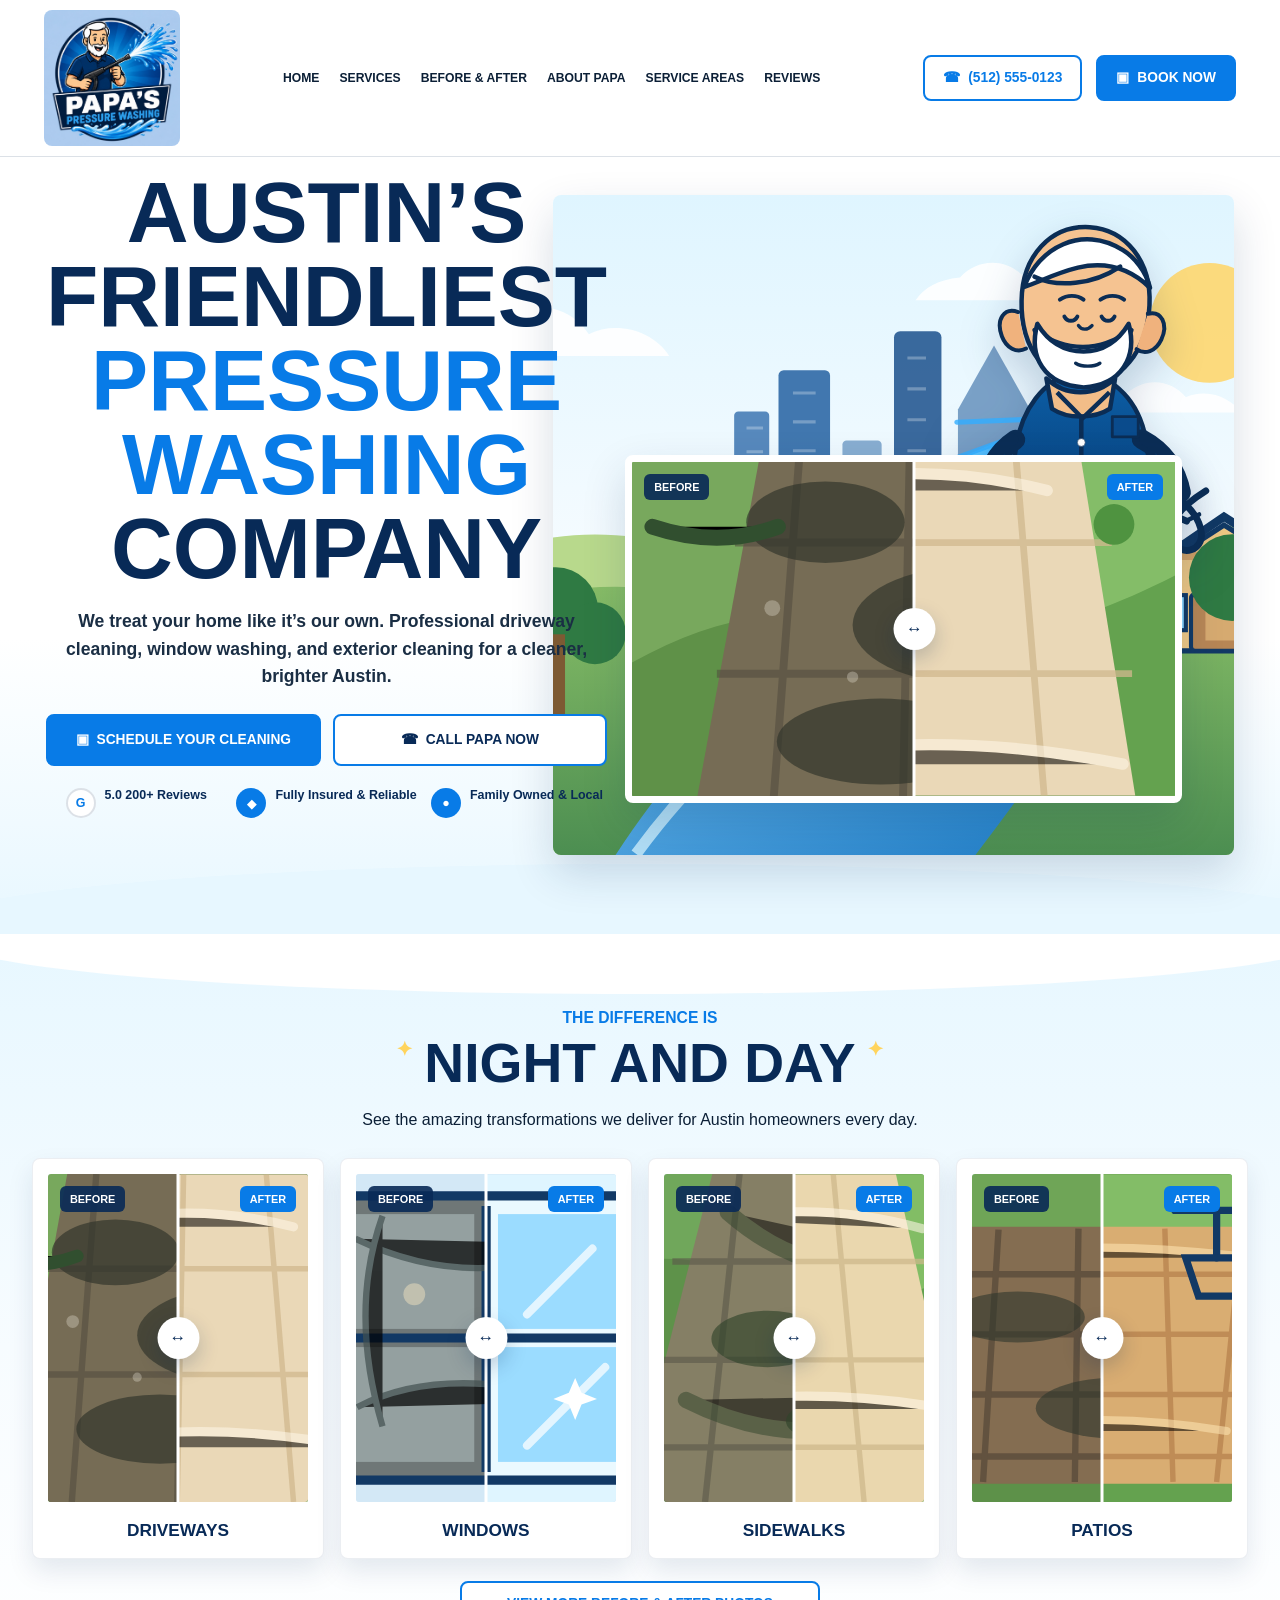
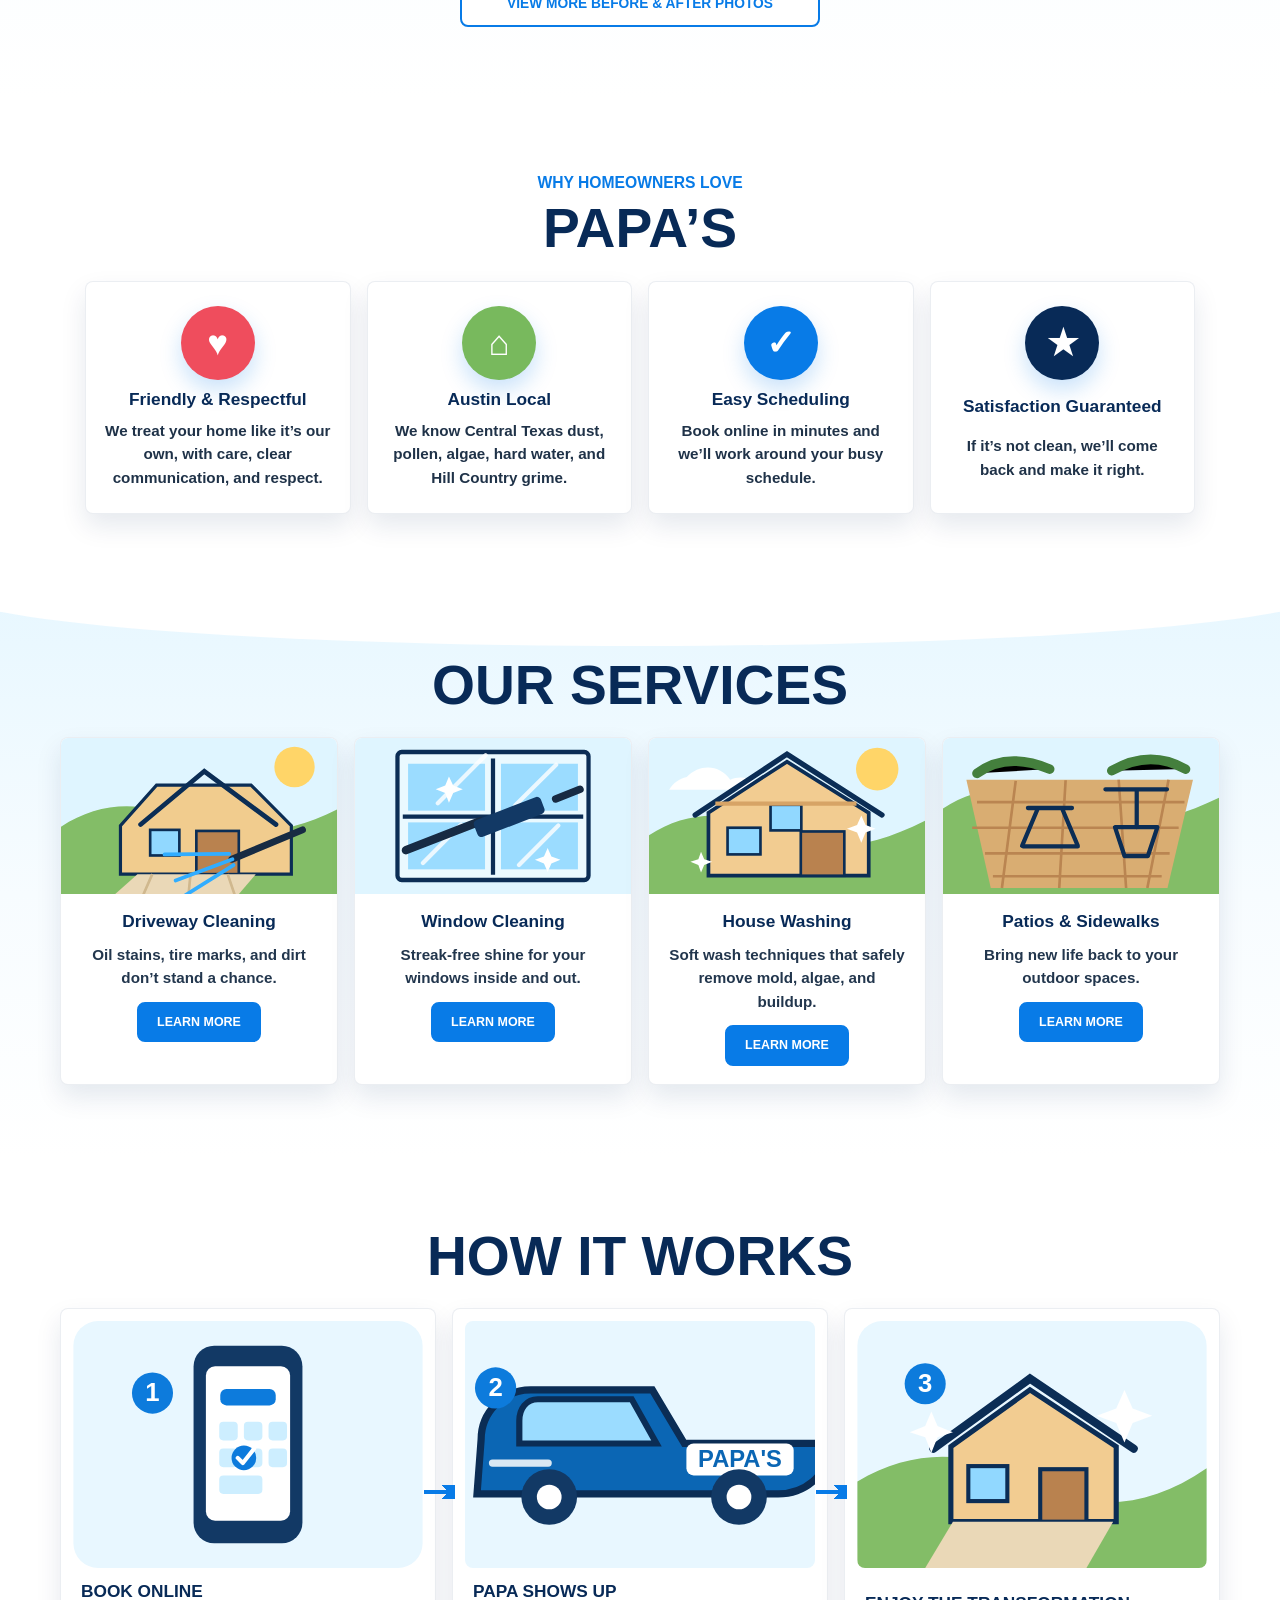
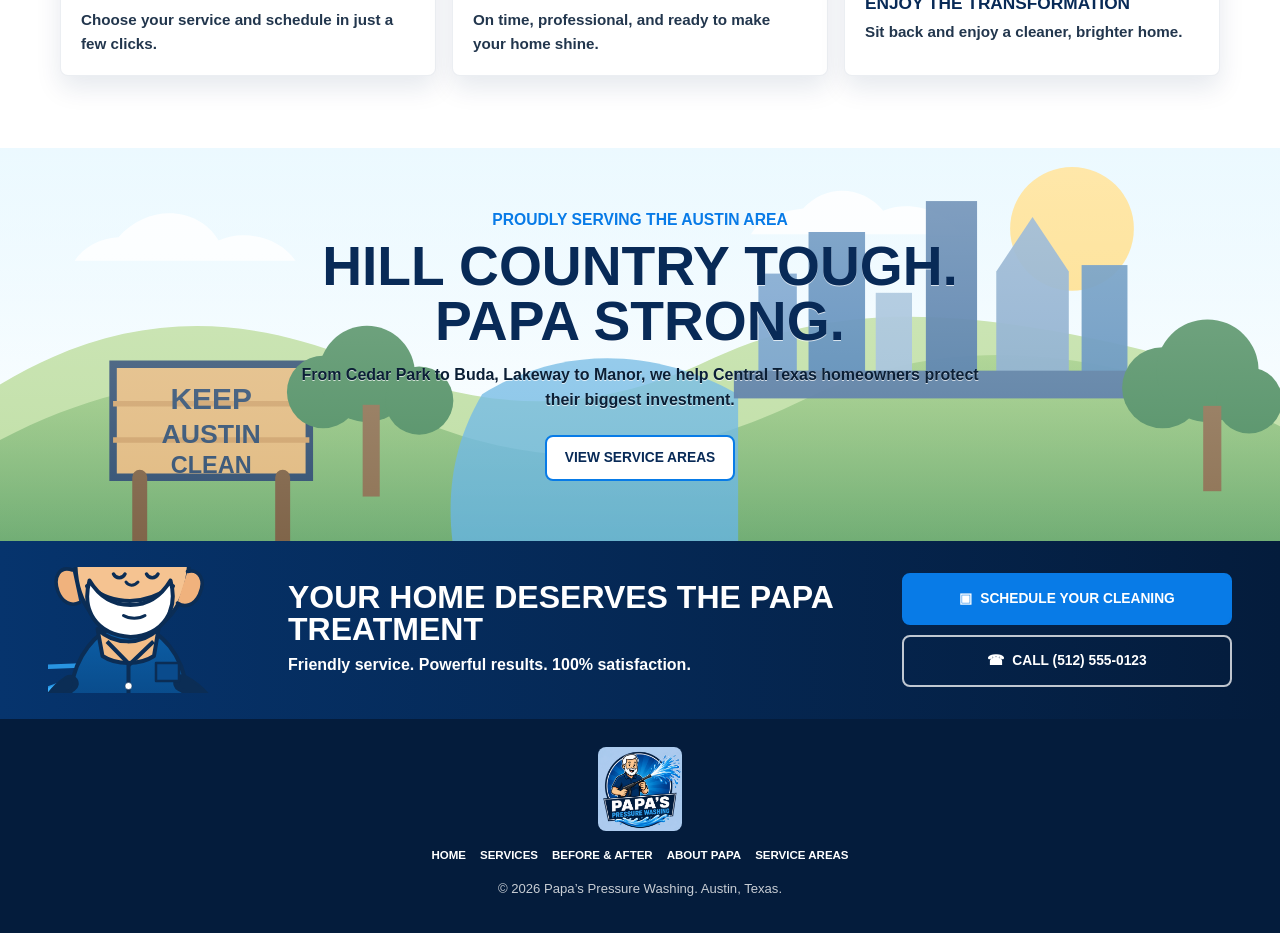
==== index.html @ c42f6f74 "Add files via upload" ====
<!doctype html>
<html lang="en">
<head>
  <meta charset="utf-8" />
  <meta name="viewport" content="width=device-width, initial-scale=1" />
  <title>Papa's Pressure Washing | Austin Driveway & Window Cleaning</title>
  <meta name="description" content="Friendly Austin pressure washing for homeowners. Driveway cleaning, window washing, patios, sidewalks, and exterior cleaning. Book online or call Papa today." />
  <link rel="stylesheet" href="styles.css" />
</head>
<body>
  <a class="skip-link" href="#main">Skip to content</a>

  <header class="site-header" id="top">
    <a class="brand" href="#top" aria-label="Papa's Pressure Washing home">
      <img src="assets/logo.jpeg" alt="Papa's Pressure Washing logo" />
    </a>

    <nav class="main-nav" aria-label="Main navigation">
      <a href="#top">Home</a>
      <a href="#services">Services</a>
      <a href="#before-after">Before &amp; After</a>
      <a href="#why-papa">About Papa</a>
      <a href="#areas">Service Areas</a>
      <a href="#why-papa">Reviews</a>
    </nav>

    <div class="header-actions" aria-label="Contact actions">
      <a class="phone-pill" href="tel:5125550123" data-phone-link>
        <span aria-hidden="true">☎</span>
        <span>(512) 555-0123</span>
      </a>
      <a class="btn btn-primary" href="#booking" data-jobber-link>
        <span aria-hidden="true">▣</span>
        <span>Book Now</span>
      </a>
    </div>
  </header>

  <main id="main">
    <section class="hero section">
      <div class="hero-copy">
        <h1>Austin’s Friendliest <span>Pressure Washing</span> Company</h1>
        <p class="hero-subheadline">We treat your home like it’s our own. Professional driveway cleaning, window washing, and exterior cleaning for a cleaner, brighter Austin.</p>

        <div class="hero-actions">
          <a class="btn btn-primary btn-large" href="#booking" data-jobber-link>
            <span aria-hidden="true">▣</span>
            <span>Schedule Your Cleaning</span>
          </a>
          <a class="btn btn-secondary btn-large" href="tel:5125550123" data-phone-link>
            <span aria-hidden="true">☎</span>
            <span>Call Papa Now</span>
          </a>
        </div>

        <div class="hero-proof" aria-label="Trust highlights">
          <div class="proof-item proof-google">
            <span class="proof-mark">G</span>
            <span><strong>5.0</strong> 200+ Reviews</span>
          </div>
          <div class="proof-item">
            <span class="proof-icon" aria-hidden="true">◆</span>
            <span>Fully Insured &amp; Reliable</span>
          </div>
          <div class="proof-item">
            <span class="proof-icon" aria-hidden="true">●</span>
            <span>Family Owned &amp; Local</span>
          </div>
        </div>
      </div>

      <div class="hero-visual" aria-label="Austin skyline, Papa mascot, and driveway before-after comparison">
        <img class="hero-background" src="assets/illustrations/austin-hill-country.svg" alt="" aria-hidden="true" />
        <img class="papa-mascot" src="assets/illustrations/papa-mascot.svg" alt="Papa mascot holding a pressure washing wand" />

        <div class="compare-card hero-compare" data-slider style="--split: 52%;">
          <img class="compare-before" src="assets/comparisons/driveway-before.svg" alt="Dirty driveway before cleaning" />
          <div class="compare-after">
            <img src="assets/comparisons/driveway-after.svg" alt="Clean driveway after pressure washing" />
          </div>
          <span class="compare-label compare-label-before">Before</span>
          <span class="compare-label compare-label-after">After</span>
          <span class="compare-divider" aria-hidden="true"><span>↔</span></span>
          <input class="compare-control" type="range" min="12" max="88" value="52" aria-label="Before and after driveway comparison" />
        </div>
      </div>
    </section>

    <section class="difference section section-blue" id="before-after">
      <div class="section-heading split-heading">
        <p class="eyebrow">The Difference Is</p>
        <h2>Night And Day</h2>
      </div>
      <p class="section-intro">See the amazing transformations we deliver for Austin homeowners every day.</p>

      <div class="before-grid">
        <article class="before-card">
          <div class="split-visual" style="--split: 50%;">
            <img class="compare-before" src="assets/comparisons/driveway-before.svg" alt="Dirty driveway before cleaning" loading="lazy" />
            <div class="compare-after"><img src="assets/comparisons/driveway-after.svg" alt="Clean driveway after pressure washing" loading="lazy" /></div>
            <span class="compare-label compare-label-before">Before</span>
            <span class="compare-label compare-label-after">After</span>
            <span class="compare-divider" aria-hidden="true"><span>↔</span></span>
          </div>
          <h3>Driveways</h3>
        </article>

        <article class="before-card">
          <div class="split-visual" style="--split: 50%;">
            <img class="compare-before" src="assets/comparisons/windows-before.svg" alt="Dirty windows before washing" loading="lazy" />
            <div class="compare-after"><img src="assets/comparisons/windows-after.svg" alt="Clean windows after washing" loading="lazy" /></div>
            <span class="compare-label compare-label-before">Before</span>
            <span class="compare-label compare-label-after">After</span>
            <span class="compare-divider" aria-hidden="true"><span>↔</span></span>
          </div>
          <h3>Windows</h3>
        </article>

        <article class="before-card">
          <div class="split-visual" style="--split: 50%;">
            <img class="compare-before" src="assets/comparisons/sidewalk-before.svg" alt="Dirty sidewalk before pressure washing" loading="lazy" />
            <div class="compare-after"><img src="assets/comparisons/sidewalk-after.svg" alt="Clean sidewalk after pressure washing" loading="lazy" /></div>
            <span class="compare-label compare-label-before">Before</span>
            <span class="compare-label compare-label-after">After</span>
            <span class="compare-divider" aria-hidden="true"><span>↔</span></span>
          </div>
          <h3>Sidewalks</h3>
        </article>

        <article class="before-card">
          <div class="split-visual" style="--split: 50%;">
            <img class="compare-before" src="assets/comparisons/patio-before.svg" alt="Dirty patio before cleaning" loading="lazy" />
            <div class="compare-after"><img src="assets/comparisons/patio-after.svg" alt="Clean patio after washing" loading="lazy" /></div>
            <span class="compare-label compare-label-before">Before</span>
            <span class="compare-label compare-label-after">After</span>
            <span class="compare-divider" aria-hidden="true"><span>↔</span></span>
          </div>
          <h3>Patios</h3>
        </article>
      </div>

      <a class="btn btn-outline section-button" href="#booking" data-jobber-link>View More Before &amp; After Photos</a>
    </section>

    <section class="trust section" id="why-papa">
      <div class="section-heading">
        <p class="eyebrow">Why Homeowners Love</p>
        <h2>Papa’s</h2>
      </div>

      <div class="trust-grid">
        <article class="trust-card">
          <span class="trust-icon heart" aria-hidden="true">♥</span>
          <h3>Friendly &amp; Respectful</h3>
          <p>We treat your home like it’s our own, with care, clear communication, and respect.</p>
        </article>
        <article class="trust-card">
          <span class="trust-icon skyline" aria-hidden="true">⌂</span>
          <h3>Austin Local</h3>
          <p>We know Central Texas dust, pollen, algae, hard water, and Hill Country grime.</p>
        </article>
        <article class="trust-card">
          <span class="trust-icon calendar" aria-hidden="true">✓</span>
          <h3>Easy Scheduling</h3>
          <p>Book online in minutes and we’ll work around your busy schedule.</p>
        </article>
        <article class="trust-card">
          <span class="trust-icon shield" aria-hidden="true">★</span>
          <h3>Satisfaction Guaranteed</h3>
          <p>If it’s not clean, we’ll come back and make it right.</p>
        </article>
      </div>
    </section>

    <section class="services section section-blue" id="services">
      <div class="section-heading">
        <h2>Our Services</h2>
      </div>

      <div class="service-grid">
        <article class="service-card">
          <img src="assets/services/driveway-cleaning.svg" alt="Driveway cleaning illustration" loading="lazy" />
          <div>
            <h3>Driveway Cleaning</h3>
            <p>Oil stains, tire marks, and dirt don’t stand a chance.</p>
            <a class="btn btn-small btn-primary" href="#booking" data-jobber-link>Learn More</a>
          </div>
        </article>
        <article class="service-card">
          <img src="assets/services/window-cleaning.svg" alt="Window cleaning illustration" loading="lazy" />
          <div>
            <h3>Window Cleaning</h3>
            <p>Streak-free shine for your windows inside and out.</p>
            <a class="btn btn-small btn-primary" href="#booking" data-jobber-link>Learn More</a>
          </div>
        </article>
        <article class="service-card">
          <img src="assets/services/house-washing.svg" alt="House washing illustration" loading="lazy" />
          <div>
            <h3>House Washing</h3>
            <p>Soft wash techniques that safely remove mold, algae, and buildup.</p>
            <a class="btn btn-small btn-primary" href="#booking" data-jobber-link>Learn More</a>
          </div>
        </article>
        <article class="service-card">
          <img src="assets/services/patios-sidewalks.svg" alt="Patios and sidewalks cleaning illustration" loading="lazy" />
          <div>
            <h3>Patios &amp; Sidewalks</h3>
            <p>Bring new life back to your outdoor spaces.</p>
            <a class="btn btn-small btn-primary" href="#booking" data-jobber-link>Learn More</a>
          </div>
        </article>
      </div>
    </section>

    <section class="how section" id="how-it-works">
      <div class="section-heading">
        <h2>How It Works</h2>
      </div>

      <div class="steps">
        <article class="step-card">
          <img src="assets/steps/book-online.svg" alt="Booking online with a phone calendar" loading="lazy" />
          <div>
            <h3>Book Online</h3>
            <p>Choose your service and schedule in just a few clicks.</p>
          </div>
        </article>
        <article class="step-card">
          <img src="assets/steps/papa-truck.svg" alt="Papa pressure washing truck" loading="lazy" />
          <div>
            <h3>Papa Shows Up</h3>
            <p>On time, professional, and ready to make your home shine.</p>
          </div>
        </article>
        <article class="step-card">
          <img src="assets/steps/clean-home.svg" alt="Clean home after exterior cleaning" loading="lazy" />
          <div>
            <h3>Enjoy The Transformation</h3>
            <p>Sit back and enjoy a cleaner, brighter home.</p>
          </div>
        </article>
      </div>
    </section>

    <section class="area" id="areas">
      <img src="assets/illustrations/service-area.svg" alt="" aria-hidden="true" />
      <div class="area-copy">
        <p class="eyebrow">Proudly Serving The Austin Area</p>
        <h2>Hill Country Tough. Papa Strong.</h2>
        <p>From Cedar Park to Buda, Lakeway to Manor, we help Central Texas homeowners protect their biggest investment.</p>
        <a class="btn btn-secondary" href="#booking" data-jobber-link>View Service Areas</a>
      </div>
    </section>

    <section class="final-cta" id="booking">
      <div class="final-cta-art">
        <img src="assets/illustrations/papa-mascot.svg" alt="" aria-hidden="true" />
      </div>
      <div>
        <h2>Your Home Deserves The Papa Treatment</h2>
        <p>Friendly service. Powerful results. 100% satisfaction.</p>
      </div>
      <div class="final-actions">
        <a class="btn btn-primary btn-large" href="#booking" data-jobber-link>
          <span aria-hidden="true">▣</span>
          <span>Schedule Your Cleaning</span>
        </a>
        <a class="btn btn-secondary-dark btn-large" href="tel:5125550123" data-phone-link>
          <span aria-hidden="true">☎</span>
          <span>Call (512) 555-0123</span>
        </a>
      </div>
    </section>
  </main>

  <footer class="site-footer">
    <a class="footer-brand" href="#top" aria-label="Papa's Pressure Washing home">
      <img src="assets/logo.jpeg" alt="Papa's Pressure Washing logo" />
    </a>
    <nav aria-label="Footer navigation">
      <a href="#top">Home</a>
      <a href="#services">Services</a>
      <a href="#before-after">Before &amp; After</a>
      <a href="#why-papa">About Papa</a>
      <a href="#areas">Service Areas</a>
    </nav>
    <p>© <span id="year"></span> Papa’s Pressure Washing. Austin, Texas.</p>
  </footer>

  <div class="mobile-cta" aria-label="Quick contact actions">
    <a href="tel:5125550123" data-phone-link>
      <span aria-hidden="true">☎</span>
      <span>Call Papa</span>
    </a>
    <a href="#booking" data-jobber-link>
      <span aria-hidden="true">▣</span>
      <span>Schedule Now</span>
    </a>
  </div>

  <script src="script.js"></script>
</body>
</html>
---- styles.css ----
:root {
  --navy: #082a57;
  --navy-deep: #041c3c;
  --blue: #087be7;
  --blue-dark: #0564c2;
  --sky: #e7f7ff;
  --sky-strong: #cfefff;
  --yellow: #ffd45d;
  --green: #78b95d;
  --cream: #fff7e8;
  --ink: #0b1f36;
  --muted: #52667d;
  --white: #ffffff;
  --line: rgba(8, 42, 87, 0.14);
  --shadow: 0 18px 44px rgba(8, 42, 87, 0.16);
  --shadow-soft: 0 12px 26px rgba(8, 42, 87, 0.1);
  --radius: 8px;
}

* {
  box-sizing: border-box;
}

html {
  scroll-behavior: smooth;
  scroll-padding-top: 94px;
}

body {
  margin: 0;
  padding-bottom: 76px;
  color: var(--ink);
  background: var(--white);
  font-family: "Avenir Next", "Trebuchet MS", Arial, sans-serif;
  letter-spacing: 0;
}

img {
  display: block;
  max-width: 100%;
}

a {
  color: inherit;
}

p {
  margin: 0;
  line-height: 1.55;
}

h1,
h2,
h3 {
  margin: 0;
  color: var(--navy);
  font-family: "Arial Rounded MT Bold", "Avenir Next", Arial, sans-serif;
  font-weight: 900;
  letter-spacing: 0;
}

h1,
h2 {
  text-transform: uppercase;
}

h1 {
  max-width: 760px;
  font-size: 3.1rem;
  line-height: 0.98;
}

h1 span {
  display: block;
  color: var(--blue);
}

h2 {
  font-size: 2.4rem;
  line-height: 1;
}

h3 {
  font-size: 1.08rem;
  line-height: 1.1;
}

.skip-link {
  position: absolute;
  left: 12px;
  top: 12px;
  z-index: 200;
  transform: translateY(-160%);
  padding: 10px 12px;
  border-radius: var(--radius);
  color: var(--white);
  background: var(--navy);
  font-weight: 900;
}

.skip-link:focus {
  transform: translateY(0);
}

.site-header {
  position: sticky;
  top: 0;
  z-index: 100;
  display: flex;
  align-items: center;
  justify-content: space-between;
  min-height: 82px;
  padding: 10px 16px;
  border-bottom: 1px solid var(--line);
  background: rgba(255, 255, 255, 0.94);
  backdrop-filter: blur(16px);
}

.brand {
  display: inline-flex;
  align-items: center;
  flex: 0 0 auto;
  text-decoration: none;
}

.brand img {
  width: 92px;
  height: 92px;
  border-radius: var(--radius);
  object-fit: cover;
}

.main-nav,
.header-actions {
  display: none;
}

.main-nav {
  align-items: center;
  gap: 20px;
  font-size: 0.76rem;
  font-weight: 900;
  text-transform: uppercase;
}

.main-nav a {
  position: relative;
  text-decoration: none;
}

.main-nav a::after {
  position: absolute;
  right: 0;
  bottom: -7px;
  left: 0;
  height: 3px;
  border-radius: 99px;
  background: var(--blue);
  content: "";
  opacity: 0;
  transform: translateY(4px);
  transition: opacity 160ms ease, transform 160ms ease;
}

.main-nav a:hover::after,
.main-nav a:focus-visible::after {
  opacity: 1;
  transform: translateY(0);
}

.btn,
.phone-pill {
  display: inline-flex;
  align-items: center;
  justify-content: center;
  gap: 8px;
  min-height: 46px;
  border: 2px solid var(--blue);
  border-radius: var(--radius);
  font-size: 0.86rem;
  font-weight: 900;
  line-height: 1;
  text-align: center;
  text-decoration: none;
  text-transform: uppercase;
  white-space: nowrap;
  transition: transform 160ms ease, box-shadow 160ms ease, background 160ms ease;
}

.btn {
  padding: 13px 18px;
}

.btn:hover,
.btn:focus-visible,
.phone-pill:hover,
.phone-pill:focus-visible {
  transform: translateY(-2px);
  box-shadow: var(--shadow-soft);
}

.btn-primary {
  color: var(--white);
  background: var(--blue);
}

.btn-primary:hover,
.btn-primary:focus-visible {
  background: var(--blue-dark);
}

.btn-secondary {
  color: var(--navy);
  background: var(--white);
}

.btn-secondary-dark {
  color: var(--white);
  border-color: rgba(255, 255, 255, 0.75);
  background: transparent;
}

.btn-outline {
  color: var(--blue);
  background: var(--white);
}

.btn-large {
  min-height: 52px;
  padding: 16px 20px;
}

.btn-small {
  min-height: 40px;
  padding: 12px 18px;
  font-size: 0.78rem;
}

.phone-pill {
  min-height: 46px;
  padding: 12px 18px;
  color: var(--blue);
  background: var(--white);
}

.section {
  padding: 58px 18px;
}

.section-heading {
  max-width: 780px;
  margin: 0 auto 24px;
  text-align: center;
}

.eyebrow {
  margin-bottom: 6px;
  color: var(--blue);
  font-size: 0.98rem;
  font-weight: 900;
  text-transform: uppercase;
}

.section-intro {
  max-width: 610px;
  margin: -8px auto 26px;
  color: var(--ink);
  text-align: center;
}

.section-blue {
  position: relative;
  overflow: hidden;
  background:
    linear-gradient(180deg, var(--sky) 0, #f7fcff 54%, var(--white) 100%);
}

.section-blue::before {
  position: absolute;
  top: -50px;
  right: -4%;
  left: -4%;
  height: 110px;
  border-radius: 0 0 50% 50%;
  background: var(--white);
  content: "";
}

.section-blue > * {
  position: relative;
  z-index: 1;
}

.hero {
  position: relative;
  display: grid;
  gap: 28px;
  overflow: hidden;
  padding-top: 22px;
  background:
    linear-gradient(180deg, #ffffff 0, #ffffff 62%, var(--sky) 100%);
}

.hero::after {
  position: absolute;
  right: -6%;
  bottom: -56px;
  left: -6%;
  height: 126px;
  border-radius: 50% 50% 0 0;
  background: var(--sky);
  content: "";
}

.hero-copy {
  position: relative;
  z-index: 2;
  max-width: 720px;
  margin: 0 auto;
  text-align: center;
}

.hero-subheadline {
  max-width: 680px;
  margin: 18px auto 0;
  color: #1a2e44;
  font-size: 1.07rem;
  font-weight: 700;
}

.hero-actions {
  display: grid;
  gap: 12px;
  max-width: 420px;
  margin: 22px auto 0;
}

.hero-actions .btn {
  width: 100%;
}

.hero-proof {
  display: grid;
  grid-template-columns: 1fr;
  gap: 10px;
  max-width: 480px;
  margin: 22px auto 0;
}

.proof-item {
  display: flex;
  align-items: center;
  justify-content: center;
  gap: 9px;
  min-height: 42px;
  color: var(--navy);
  font-size: 0.86rem;
  font-weight: 900;
}

.proof-mark,
.proof-icon {
  display: inline-grid;
  place-items: center;
  width: 30px;
  height: 30px;
  border-radius: 50%;
  flex: 0 0 auto;
  color: var(--white);
  background: var(--blue);
  font-weight: 900;
}

.proof-google .proof-mark {
  color: var(--blue);
  background: var(--white);
  box-shadow: inset 0 0 0 2px var(--line);
}

.hero-visual {
  position: relative;
  z-index: 1;
  min-height: 440px;
  max-width: 720px;
  margin: 0 auto;
  width: 100%;
}

.hero-background {
  position: absolute;
  inset: 0;
  width: 100%;
  height: 100%;
  border-radius: var(--radius);
  object-fit: cover;
  box-shadow: var(--shadow);
}

.papa-mascot {
  position: absolute;
  right: -8px;
  top: 10px;
  z-index: 3;
  width: 45%;
  max-width: 280px;
  filter: drop-shadow(0 16px 20px rgba(8, 42, 87, 0.2));
}

.compare-card,
.split-visual {
  position: relative;
  overflow: hidden;
  border: 7px solid var(--white);
  border-radius: var(--radius);
  background: var(--sky);
  box-shadow: var(--shadow);
  isolation: isolate;
}

.hero-compare {
  position: absolute;
  right: 8px;
  bottom: 16px;
  left: 8px;
  z-index: 4;
  aspect-ratio: 16 / 10;
}

.compare-before,
.compare-after,
.compare-after img {
  position: absolute;
  inset: 0;
  width: 100%;
  height: 100%;
  object-fit: cover;
}

.compare-before {
  z-index: 1;
}

.compare-after {
  z-index: 2;
  clip-path: inset(0 0 0 var(--split));
}

.compare-label {
  position: absolute;
  top: 12px;
  z-index: 5;
  padding: 7px 10px;
  border-radius: 6px;
  color: var(--white);
  background: rgba(8, 42, 87, 0.9);
  font-size: 0.68rem;
  font-weight: 900;
  text-transform: uppercase;
}

.compare-label-before {
  left: 12px;
}

.compare-label-after {
  right: 12px;
  background: var(--blue);
}

.compare-divider {
  position: absolute;
  top: 0;
  bottom: 0;
  left: var(--split);
  z-index: 4;
  width: 3px;
  background: var(--white);
  transform: translateX(-50%);
}

.compare-divider span {
  position: absolute;
  top: 50%;
  left: 50%;
  display: grid;
  place-items: center;
  width: 42px;
  height: 42px;
  border-radius: 50%;
  color: var(--navy);
  background: var(--white);
  box-shadow: 0 8px 20px rgba(8, 42, 87, 0.22);
  font-size: 1.05rem;
  font-weight: 900;
  transform: translate(-50%, -50%);
}

.compare-control {
  position: absolute;
  inset: 0;
  z-index: 8;
  width: 100%;
  height: 100%;
  margin: 0;
  cursor: ew-resize;
  opacity: 0;
}

.split-heading h2 {
  position: relative;
  display: inline-block;
}

.split-heading h2::before,
.split-heading h2::after {
  position: absolute;
  top: 0.15em;
  color: var(--yellow);
  content: "✦";
  font-size: 1.25rem;
}

.split-heading h2::before {
  left: -28px;
}

.split-heading h2::after {
  right: -28px;
}

.before-grid,
.trust-grid,
.service-grid,
.steps {
  display: grid;
  gap: 16px;
}

.before-card,
.trust-card,
.service-card,
.step-card {
  border: 1px solid rgba(8, 42, 87, 0.08);
  border-radius: var(--radius);
  background: var(--white);
  box-shadow: var(--shadow-soft);
}

.before-card {
  padding: 10px 10px 18px;
  text-align: center;
}

.before-card h3 {
  margin-top: 14px;
  text-transform: uppercase;
}

.split-visual {
  aspect-ratio: 4 / 5;
  border-width: 5px;
  box-shadow: none;
}

.section-button {
  display: flex;
  width: min(100%, 360px);
  margin: 22px auto 0;
}

.trust {
  background: var(--white);
}

.trust-grid {
  max-width: 1110px;
  margin: 0 auto;
}

.trust-card {
  display: grid;
  gap: 10px;
  justify-items: center;
  min-height: 205px;
  padding: 24px 18px;
  text-align: center;
}

.trust-card p {
  max-width: 260px;
  color: #1f3248;
  font-size: 0.95rem;
  font-weight: 700;
}

.trust-icon {
  display: grid;
  place-items: center;
  width: 74px;
  height: 74px;
  border-radius: 50%;
  color: var(--white);
  background: var(--blue);
  font-size: 2.2rem;
  font-weight: 900;
  box-shadow: 0 10px 22px rgba(8, 123, 231, 0.22);
}

.trust-icon.heart {
  background: #ef4d5d;
}

.trust-icon.skyline {
  background: var(--green);
}

.trust-icon.calendar {
  background: var(--blue);
}

.trust-icon.shield {
  background: var(--navy);
}

.services {
  padding-top: 72px;
}

.service-grid {
  max-width: 1160px;
  margin: 0 auto;
}

.service-card {
  overflow: hidden;
}

.service-card img {
  width: 100%;
  aspect-ratio: 16 / 9;
  object-fit: cover;
}

.service-card div {
  display: grid;
  gap: 12px;
  padding: 18px;
  text-align: center;
}

.service-card p {
  color: #22364d;
  font-size: 0.95rem;
  font-weight: 700;
}

.service-card .btn {
  justify-self: center;
}

.how {
  background: var(--white);
}

.steps {
  max-width: 1160px;
  margin: 0 auto;
}

.step-card {
  display: grid;
  gap: 14px;
  padding: 12px;
}

.step-card img {
  width: 100%;
  aspect-ratio: 17 / 12;
  border-radius: var(--radius);
  object-fit: cover;
}

.step-card div {
  padding: 0 8px 8px;
}

.step-card h3 {
  margin-bottom: 7px;
  text-transform: uppercase;
}

.step-card p {
  color: #22364d;
  font-size: 0.95rem;
  font-weight: 700;
}

.area {
  position: relative;
  overflow: hidden;
  min-height: 390px;
  display: grid;
  place-items: center;
  padding: 60px 18px;
  text-align: center;
}

.area > img {
  position: absolute;
  inset: 0;
  width: 100%;
  height: 100%;
  object-fit: cover;
}

.area::after {
  position: absolute;
  inset: 0;
  background: linear-gradient(180deg, rgba(255, 255, 255, 0.42), rgba(232, 247, 255, 0.18));
  content: "";
}

.area-copy {
  position: relative;
  z-index: 1;
  max-width: 690px;
  color: var(--ink);
  text-shadow: 0 1px 0 rgba(255, 255, 255, 0.72);
}

.area h2 {
  margin-bottom: 14px;
}

.area p:not(.eyebrow) {
  margin-bottom: 22px;
  font-weight: 800;
}

.final-cta {
  display: grid;
  gap: 20px;
  align-items: center;
  padding: 34px 18px;
  color: var(--white);
  background: linear-gradient(90deg, #06346d 0, var(--navy-deep) 100%);
  text-align: center;
}

.final-cta h2,
.final-cta p {
  color: var(--white);
}

.final-cta h2 {
  font-size: 2rem;
}

.final-cta p {
  margin-top: 8px;
  font-weight: 800;
}

.final-cta-art {
  display: none;
}

.final-actions {
  display: grid;
  gap: 10px;
}

.site-footer {
  display: grid;
  gap: 18px;
  justify-items: center;
  padding: 28px 18px 34px;
  color: var(--white);
  background: var(--navy-deep);
  text-align: center;
}

.footer-brand img {
  width: 84px;
  height: 84px;
  border-radius: var(--radius);
  object-fit: cover;
}

.site-footer nav {
  display: flex;
  flex-wrap: wrap;
  justify-content: center;
  gap: 14px;
  font-size: 0.72rem;
  font-weight: 900;
  text-transform: uppercase;
}

.site-footer a {
  text-decoration: none;
}

.site-footer p {
  color: rgba(255, 255, 255, 0.78);
  font-size: 0.82rem;
}

.mobile-cta {
  position: fixed;
  right: 0;
  bottom: 0;
  left: 0;
  z-index: 160;
  display: grid;
  grid-template-columns: 1fr 1fr;
  background: var(--white);
  box-shadow: 0 -10px 28px rgba(8, 42, 87, 0.22);
}

.mobile-cta a {
  display: inline-flex;
  align-items: center;
  justify-content: center;
  gap: 8px;
  min-height: 68px;
  padding: 12px 10px;
  color: var(--white);
  background: var(--navy);
  font-size: 0.92rem;
  font-weight: 900;
  text-align: center;
  text-decoration: none;
  text-transform: uppercase;
}

.mobile-cta a:last-child {
  background: var(--blue);
}

@media (min-width: 640px) {
  body {
    padding-bottom: 0;
  }

  h1 {
    font-size: 4.2rem;
  }

  h2 {
    font-size: 3rem;
  }

  .section {
    padding: 72px 32px;
  }

  .hero-actions,
  .final-actions {
    grid-template-columns: repeat(2, minmax(0, 1fr));
    max-width: 590px;
  }

  .hero-proof {
    grid-template-columns: repeat(3, minmax(0, 1fr));
    max-width: 670px;
  }

  .proof-item {
    align-items: flex-start;
    min-height: 58px;
    font-size: 0.78rem;
  }

  .before-grid,
  .trust-grid,
  .service-grid {
    grid-template-columns: repeat(2, minmax(0, 1fr));
  }

  .mobile-cta {
    display: none;
  }
}

@media (min-width: 900px) {
  .site-header {
    min-height: 104px;
    padding: 10px 32px;
  }

  .brand img {
    width: 136px;
    height: 136px;
  }

  .main-nav {
    display: flex;
  }

  .hero {
    grid-template-columns: minmax(360px, 0.82fr) minmax(520px, 1.18fr);
    align-items: center;
    gap: 34px;
    min-height: 700px;
    padding-top: 30px;
  }

  .hero-copy {
    margin-left: auto;
    text-align: center;
  }

  .hero-subheadline {
    font-size: 1.1rem;
  }

  .hero-actions {
    margin-top: 24px;
  }

  .hero-visual {
    min-height: 610px;
    max-width: 820px;
    margin-right: auto;
  }

  .papa-mascot {
    top: 8px;
    right: 0;
    width: 43%;
    max-width: 350px;
  }

  .hero-compare {
    right: 52px;
    bottom: 52px;
    left: 72px;
  }

  .steps {
    grid-template-columns: repeat(3, minmax(0, 1fr));
  }

  .step-card {
    position: relative;
  }

  .step-card:not(:last-child)::after {
    position: absolute;
    top: 50%;
    right: -23px;
    z-index: 3;
    width: 42px;
    height: 18px;
    background:
      linear-gradient(var(--blue), var(--blue)) left 8px center / 30px 4px no-repeat,
      linear-gradient(135deg, transparent 50%, var(--blue) 51%) right 3px center / 14px 14px no-repeat,
      linear-gradient(45deg, transparent 50%, var(--blue) 51%) right 3px center / 14px 14px no-repeat;
    content: "";
    transform: translateY(-50%);
  }

  .final-cta {
    grid-template-columns: 220px 1fr 330px;
    min-height: 178px;
    padding: 26px 48px;
    text-align: left;
  }

  .final-cta-art {
    position: relative;
    display: block;
    align-self: stretch;
    overflow: hidden;
  }

  .final-cta-art img {
    position: absolute;
    left: -44px;
    bottom: -110px;
    width: 260px;
    max-width: none;
  }

  .final-actions {
    grid-template-columns: 1fr;
    justify-self: end;
    width: 100%;
  }
}

@media (min-width: 1060px) {
  .header-actions {
    display: flex;
    align-items: center;
    gap: 14px;
  }

  h1 {
    font-size: 5.35rem;
  }

  h2 {
    font-size: 3.45rem;
  }

  .before-grid,
  .trust-grid,
  .service-grid {
    grid-template-columns: repeat(4, minmax(0, 1fr));
  }

  .hero {
    padding-right: 46px;
    padding-left: 46px;
  }

  .hero-copy {
    max-width: 640px;
  }
}

@media (min-width: 1240px) {
  .site-header {
    padding-right: 44px;
    padding-left: 44px;
  }

  .hero {
    min-height: 760px;
  }

  .hero-visual {
    min-height: 660px;
    max-width: 880px;
  }

  .hero-copy {
    transform: translateY(-16px);
  }
}

@media (max-width: 390px) {
  h1 {
    font-size: 2.72rem;
  }

  h2 {
    font-size: 2.08rem;
  }

  .btn,
  .phone-pill {
    font-size: 0.78rem;
  }

  .hero-visual {
    min-height: 395px;
  }

  .papa-mascot {
    width: 48%;
  }
}
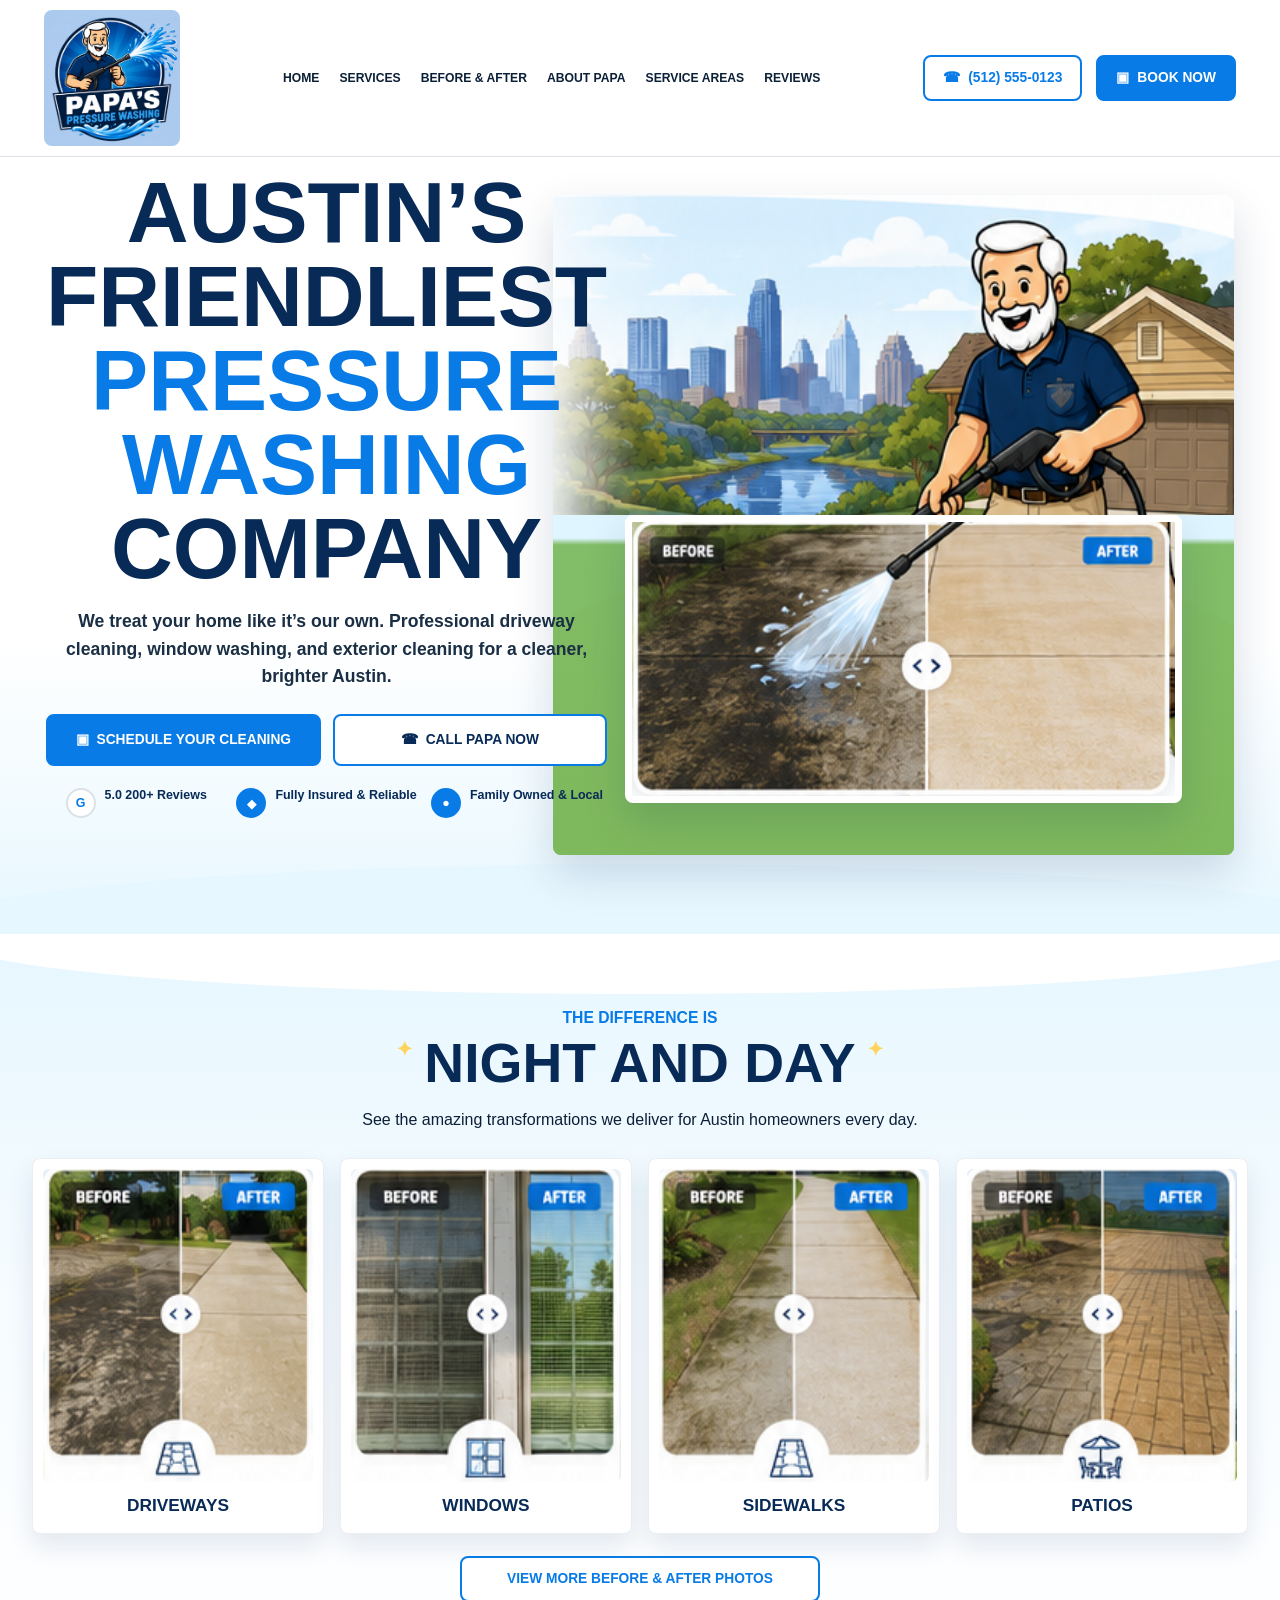
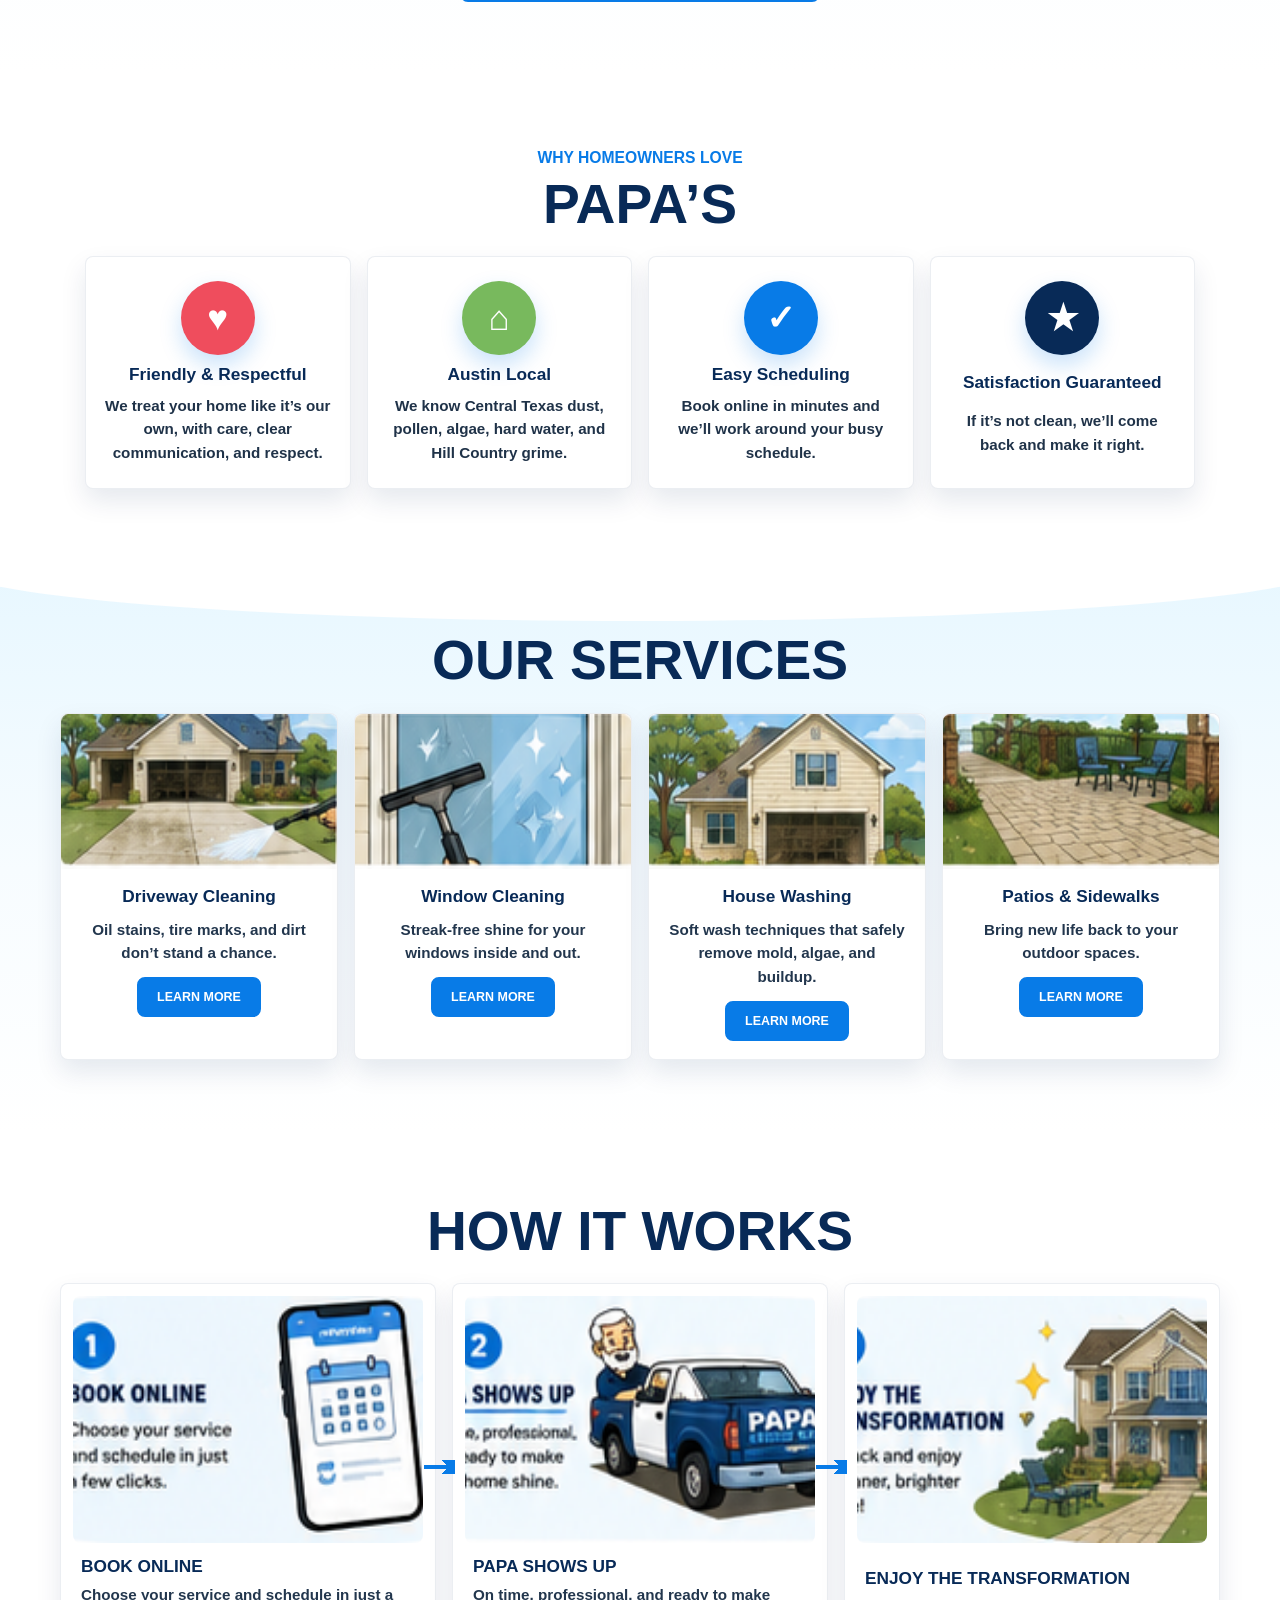
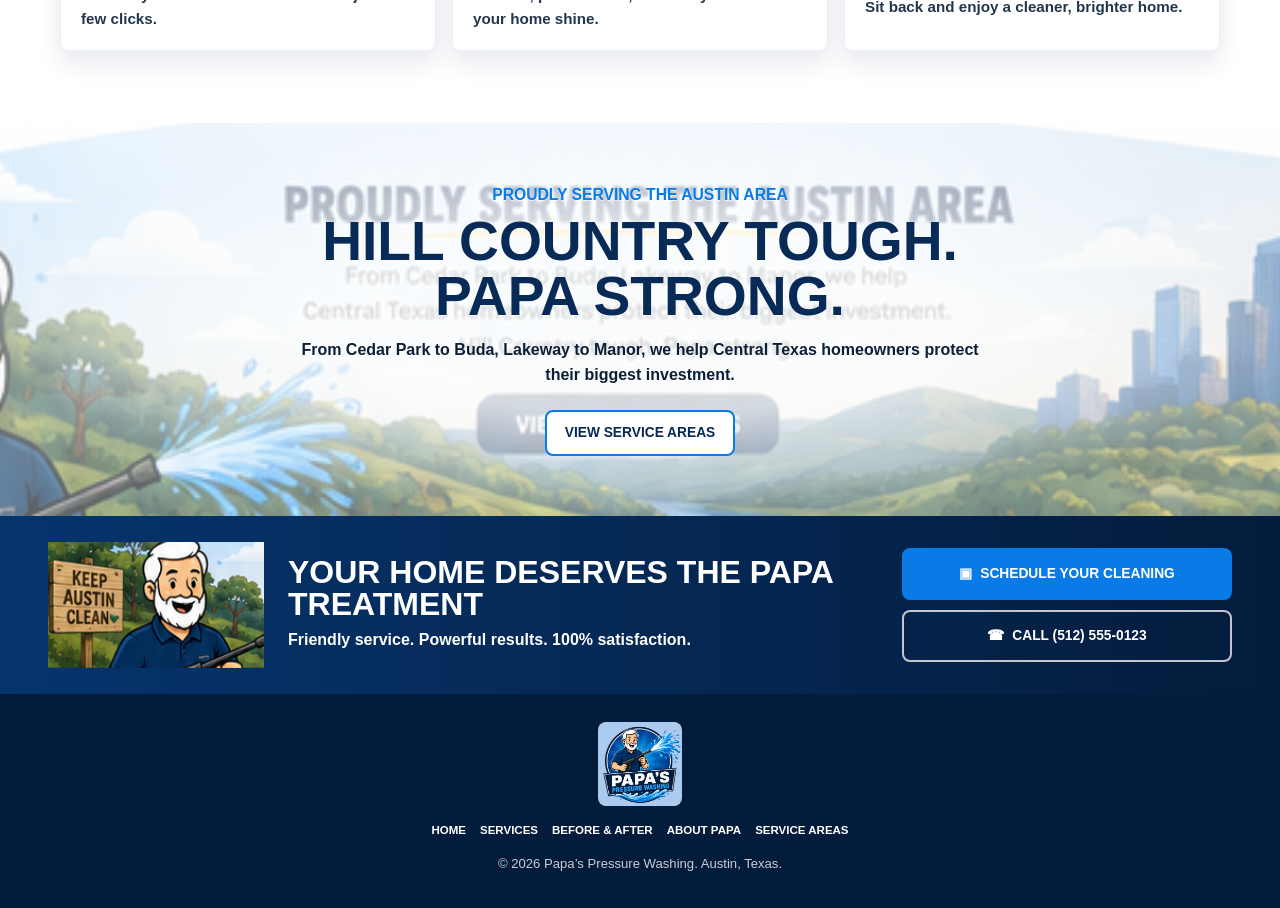
==== commit a154e6a8: "Add files via upload" ====
--- a/index.html
+++ b/index.html
@@ -70,18 +70,10 @@
       </div>
 
       <div class="hero-visual" aria-label="Austin skyline, Papa mascot, and driveway before-after comparison">
-        <img class="hero-background" src="assets/illustrations/austin-hill-country.svg" alt="" aria-hidden="true" />
-        <img class="papa-mascot" src="assets/illustrations/papa-mascot.svg" alt="Papa mascot holding a pressure washing wand" />
-
-        <div class="compare-card hero-compare" data-slider style="--split: 52%;">
-          <img class="compare-before" src="assets/comparisons/driveway-before.svg" alt="Dirty driveway before cleaning" />
-          <div class="compare-after">
-            <img src="assets/comparisons/driveway-after.svg" alt="Clean driveway after pressure washing" />
-          </div>
-          <span class="compare-label compare-label-before">Before</span>
-          <span class="compare-label compare-label-after">After</span>
-          <span class="compare-divider" aria-hidden="true"><span>↔</span></span>
-          <input class="compare-control" type="range" min="12" max="88" value="52" aria-label="Before and after driveway comparison" />
+        <img class="hero-background" src="assets/images/hero/austin-hill-country-scene.png" alt="Austin skyline and Hill Country with Papa holding a pressure washing wand" />
+
+        <div class="hero-compare-card">
+          <img src="assets/images/hero/driveway-comparison.png" alt="Before and after driveway pressure washing comparison" />
         </div>
       </div>
     </section>
@@ -95,46 +87,22 @@
 
       <div class="before-grid">
         <article class="before-card">
-          <div class="split-visual" style="--split: 50%;">
-            <img class="compare-before" src="assets/comparisons/driveway-before.svg" alt="Dirty driveway before cleaning" loading="lazy" />
-            <div class="compare-after"><img src="assets/comparisons/driveway-after.svg" alt="Clean driveway after pressure washing" loading="lazy" /></div>
-            <span class="compare-label compare-label-before">Before</span>
-            <span class="compare-label compare-label-after">After</span>
-            <span class="compare-divider" aria-hidden="true"><span>↔</span></span>
-          </div>
+          <img class="before-card-image" src="assets/images/comparisons/driveway-comparison.png" alt="Driveway before and after pressure washing" loading="lazy" />
           <h3>Driveways</h3>
         </article>
 
         <article class="before-card">
-          <div class="split-visual" style="--split: 50%;">
-            <img class="compare-before" src="assets/comparisons/windows-before.svg" alt="Dirty windows before washing" loading="lazy" />
-            <div class="compare-after"><img src="assets/comparisons/windows-after.svg" alt="Clean windows after washing" loading="lazy" /></div>
-            <span class="compare-label compare-label-before">Before</span>
-            <span class="compare-label compare-label-after">After</span>
-            <span class="compare-divider" aria-hidden="true"><span>↔</span></span>
-          </div>
+          <img class="before-card-image" src="assets/images/comparisons/windows-comparison.png" alt="Windows before and after washing" loading="lazy" />
           <h3>Windows</h3>
         </article>
 
         <article class="before-card">
-          <div class="split-visual" style="--split: 50%;">
-            <img class="compare-before" src="assets/comparisons/sidewalk-before.svg" alt="Dirty sidewalk before pressure washing" loading="lazy" />
-            <div class="compare-after"><img src="assets/comparisons/sidewalk-after.svg" alt="Clean sidewalk after pressure washing" loading="lazy" /></div>
-            <span class="compare-label compare-label-before">Before</span>
-            <span class="compare-label compare-label-after">After</span>
-            <span class="compare-divider" aria-hidden="true"><span>↔</span></span>
-          </div>
+          <img class="before-card-image" src="assets/images/comparisons/sidewalk-comparison.png" alt="Sidewalk before and after pressure washing" loading="lazy" />
           <h3>Sidewalks</h3>
         </article>
 
         <article class="before-card">
-          <div class="split-visual" style="--split: 50%;">
-            <img class="compare-before" src="assets/comparisons/patio-before.svg" alt="Dirty patio before cleaning" loading="lazy" />
-            <div class="compare-after"><img src="assets/comparisons/patio-after.svg" alt="Clean patio after washing" loading="lazy" /></div>
-            <span class="compare-label compare-label-before">Before</span>
-            <span class="compare-label compare-label-after">After</span>
-            <span class="compare-divider" aria-hidden="true"><span>↔</span></span>
-          </div>
+          <img class="before-card-image" src="assets/images/comparisons/patio-comparison.png" alt="Patio before and after pressure washing" loading="lazy" />
           <h3>Patios</h3>
         </article>
       </div>
@@ -179,7 +147,7 @@
 
       <div class="service-grid">
         <article class="service-card">
-          <img src="assets/services/driveway-cleaning.svg" alt="Driveway cleaning illustration" loading="lazy" />
+          <img src="assets/images/services/driveway-cleaning.png" alt="Driveway cleaning illustration" loading="lazy" />
           <div>
             <h3>Driveway Cleaning</h3>
             <p>Oil stains, tire marks, and dirt don’t stand a chance.</p>
@@ -187,7 +155,7 @@
           </div>
         </article>
         <article class="service-card">
-          <img src="assets/services/window-cleaning.svg" alt="Window cleaning illustration" loading="lazy" />
+          <img src="assets/images/services/window-cleaning.png" alt="Window cleaning illustration" loading="lazy" />
           <div>
             <h3>Window Cleaning</h3>
             <p>Streak-free shine for your windows inside and out.</p>
@@ -195,7 +163,7 @@
           </div>
         </article>
         <article class="service-card">
-          <img src="assets/services/house-washing.svg" alt="House washing illustration" loading="lazy" />
+          <img src="assets/images/services/house-washing.png" alt="House washing illustration" loading="lazy" />
           <div>
             <h3>House Washing</h3>
             <p>Soft wash techniques that safely remove mold, algae, and buildup.</p>
@@ -203,7 +171,7 @@
           </div>
         </article>
         <article class="service-card">
-          <img src="assets/services/patios-sidewalks.svg" alt="Patios and sidewalks cleaning illustration" loading="lazy" />
+          <img src="assets/images/services/patios-sidewalks.png" alt="Patios and sidewalks cleaning illustration" loading="lazy" />
           <div>
             <h3>Patios &amp; Sidewalks</h3>
             <p>Bring new life back to your outdoor spaces.</p>
@@ -220,21 +188,21 @@
 
       <div class="steps">
         <article class="step-card">
-          <img src="assets/steps/book-online.svg" alt="Booking online with a phone calendar" loading="lazy" />
+          <img src="assets/images/steps/book-online.png" alt="Booking online with a phone calendar" loading="lazy" />
           <div>
             <h3>Book Online</h3>
             <p>Choose your service and schedule in just a few clicks.</p>
           </div>
         </article>
         <article class="step-card">
-          <img src="assets/steps/papa-truck.svg" alt="Papa pressure washing truck" loading="lazy" />
+          <img src="assets/images/steps/papa-truck.png" alt="Papa pressure washing truck" loading="lazy" />
           <div>
             <h3>Papa Shows Up</h3>
             <p>On time, professional, and ready to make your home shine.</p>
           </div>
         </article>
         <article class="step-card">
-          <img src="assets/steps/clean-home.svg" alt="Clean home after exterior cleaning" loading="lazy" />
+          <img src="assets/images/steps/clean-home.png" alt="Clean home after exterior cleaning" loading="lazy" />
           <div>
             <h3>Enjoy The Transformation</h3>
             <p>Sit back and enjoy a cleaner, brighter home.</p>
@@ -244,7 +212,7 @@
     </section>
 
     <section class="area" id="areas">
-      <img src="assets/illustrations/service-area.svg" alt="" aria-hidden="true" />
+      <img src="assets/images/area/austin-service-area.png" alt="" aria-hidden="true" />
       <div class="area-copy">
         <p class="eyebrow">Proudly Serving The Austin Area</p>
         <h2>Hill Country Tough. Papa Strong.</h2>
@@ -255,7 +223,7 @@
 
     <section class="final-cta" id="booking">
       <div class="final-cta-art">
-        <img src="assets/illustrations/papa-mascot.svg" alt="" aria-hidden="true" />
+        <img src="assets/images/hero/papa-mascot.png" alt="" aria-hidden="true" />
       </div>
       <div>
         <h2>Your Home Deserves The Papa Treatment</h2>
--- a/styles.css
+++ b/styles.css
@@ -384,26 +384,56 @@
   max-width: 720px;
   margin: 0 auto;
   width: 100%;
+  overflow: hidden;
+  border-radius: var(--radius);
+  background:
+    linear-gradient(180deg, #dff5ff 0 52%, #82bd67 53% 100%);
+  box-shadow: var(--shadow);
 }
 
 .hero-background {
   position: absolute;
-  inset: 0;
+  top: 0;
+  left: -18%;
+  z-index: 1;
+  width: 136%;
+  max-width: none;
+  height: auto;
+  border-radius: 0;
+  object-fit: contain;
+  box-shadow: none;
+}
+
+.hero-visual::after {
+  position: absolute;
+  right: -8%;
+  bottom: 0;
+  left: -8%;
+  z-index: 2;
+  height: 46%;
+  border-radius: 50% 50% 0 0;
+  background: linear-gradient(180deg, rgba(126, 184, 91, 0.18), rgba(126, 184, 91, 0.92));
+  content: "";
+}
+
+.hero-compare-card {
+  position: absolute;
+  right: 8px;
+  bottom: 16px;
+  left: 8px;
+  z-index: 4;
+  overflow: hidden;
+  aspect-ratio: 376 / 194;
+  border: 7px solid var(--white);
+  border-radius: var(--radius);
+  box-shadow: var(--shadow);
+  background: var(--white);
+}
+
+.hero-compare-card img {
   width: 100%;
   height: 100%;
-  border-radius: var(--radius);
   object-fit: cover;
-  box-shadow: var(--shadow);
-}
-
-.papa-mascot {
-  position: absolute;
-  right: -8px;
-  top: 10px;
-  z-index: 3;
-  width: 45%;
-  max-width: 280px;
-  filter: drop-shadow(0 16px 20px rgba(8, 42, 87, 0.2));
 }
 
 .compare-card,
@@ -417,15 +447,6 @@
   isolation: isolate;
 }
 
-.hero-compare {
-  position: absolute;
-  right: 8px;
-  bottom: 16px;
-  left: 8px;
-  z-index: 4;
-  aspect-ratio: 16 / 10;
-}
-
 .compare-before,
 .compare-after,
 .compare-after img {
@@ -551,6 +572,13 @@
   text-align: center;
 }
 
+.before-card-image {
+  width: 100%;
+  aspect-ratio: 177 / 205;
+  border-radius: 6px;
+  object-fit: cover;
+}
+
 .before-card h3 {
   margin-top: 14px;
   text-transform: uppercase;
@@ -716,7 +744,9 @@
 .area::after {
   position: absolute;
   inset: 0;
-  background: linear-gradient(180deg, rgba(255, 255, 255, 0.42), rgba(232, 247, 255, 0.18));
+  background:
+    radial-gradient(ellipse at center, rgba(255, 255, 255, 0.76) 0 34%, rgba(255, 255, 255, 0.2) 72%),
+    linear-gradient(180deg, rgba(255, 255, 255, 0.5), rgba(232, 247, 255, 0.22));
   content: "";
 }
 
@@ -925,14 +955,12 @@
     margin-right: auto;
   }
 
-  .papa-mascot {
-    top: 8px;
-    right: 0;
-    width: 43%;
-    max-width: 350px;
-  }
-
-  .hero-compare {
+  .hero-background {
+    left: 0;
+    width: 100%;
+  }
+
+  .hero-compare-card {
     right: 52px;
     bottom: 52px;
     left: 72px;
@@ -1058,8 +1086,4 @@
   .hero-visual {
     min-height: 395px;
   }
-
-  .papa-mascot {
-    width: 48%;
-  }
-}
+}
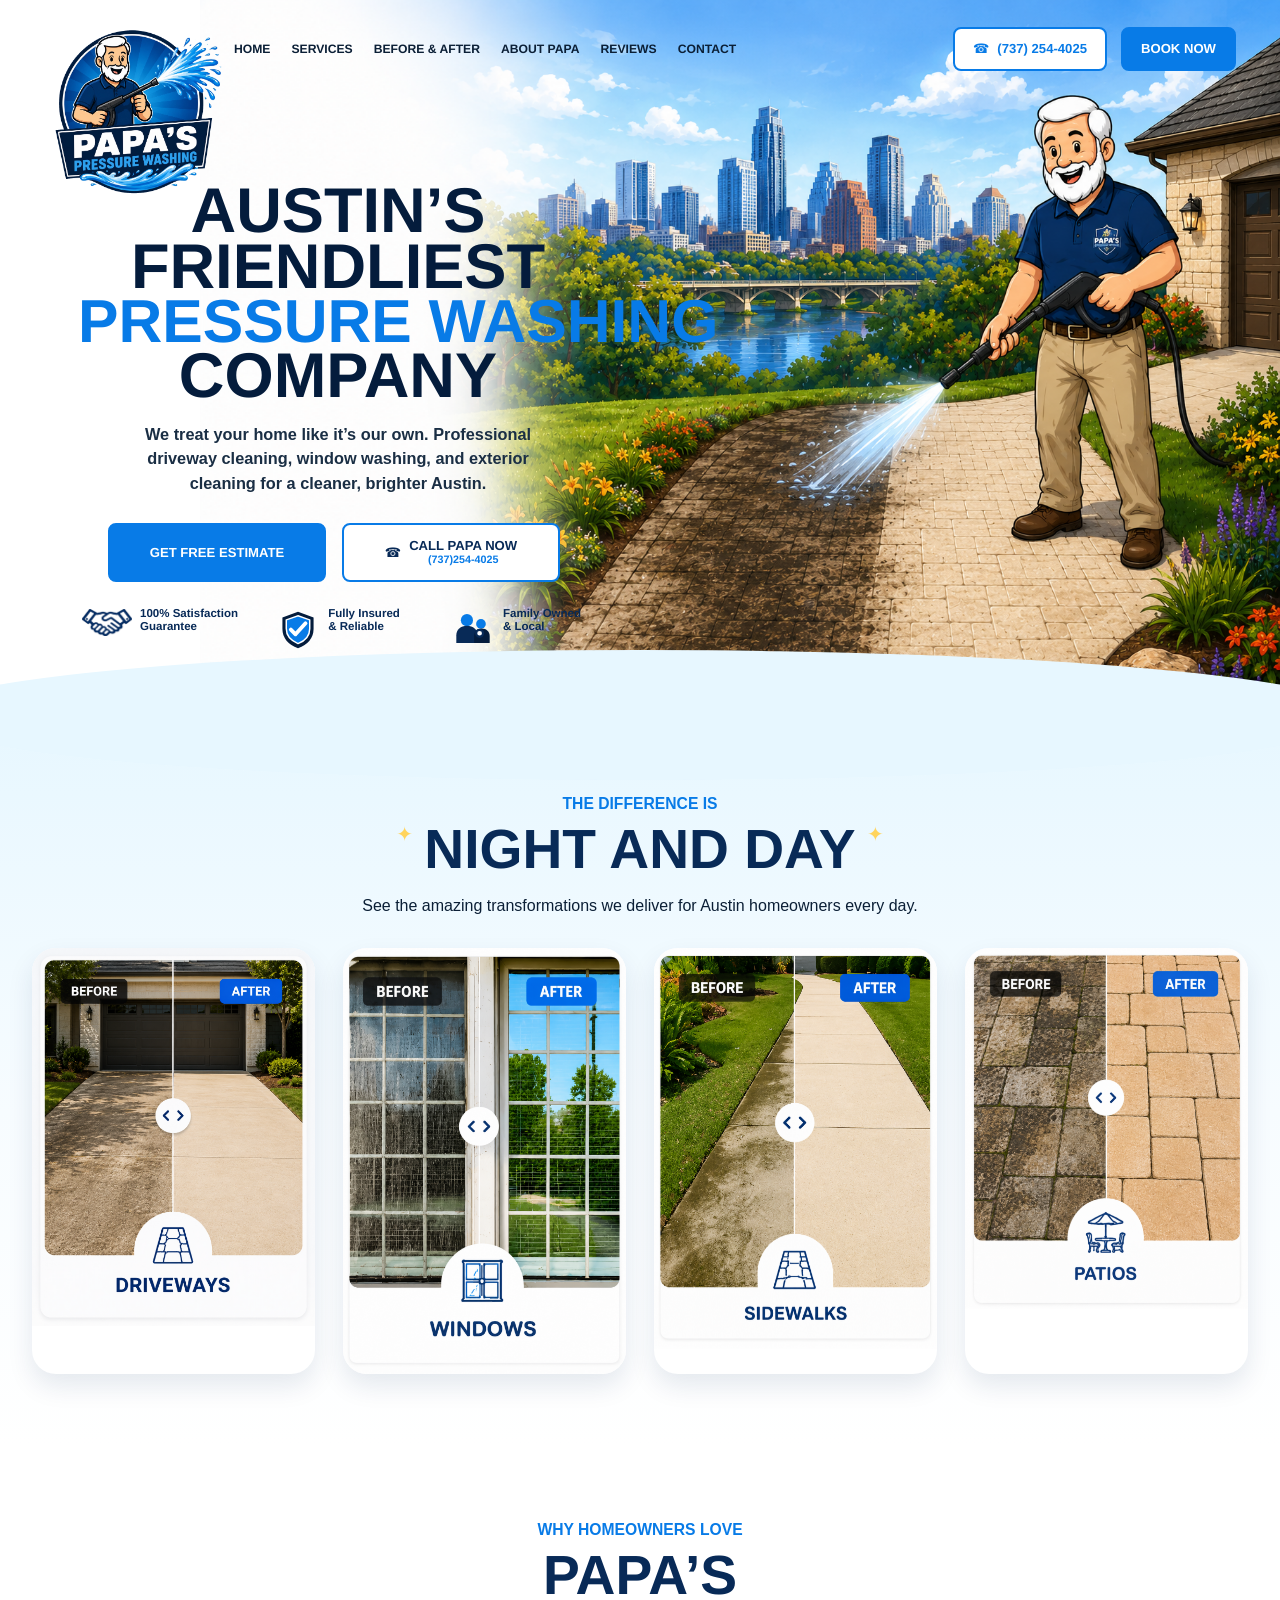
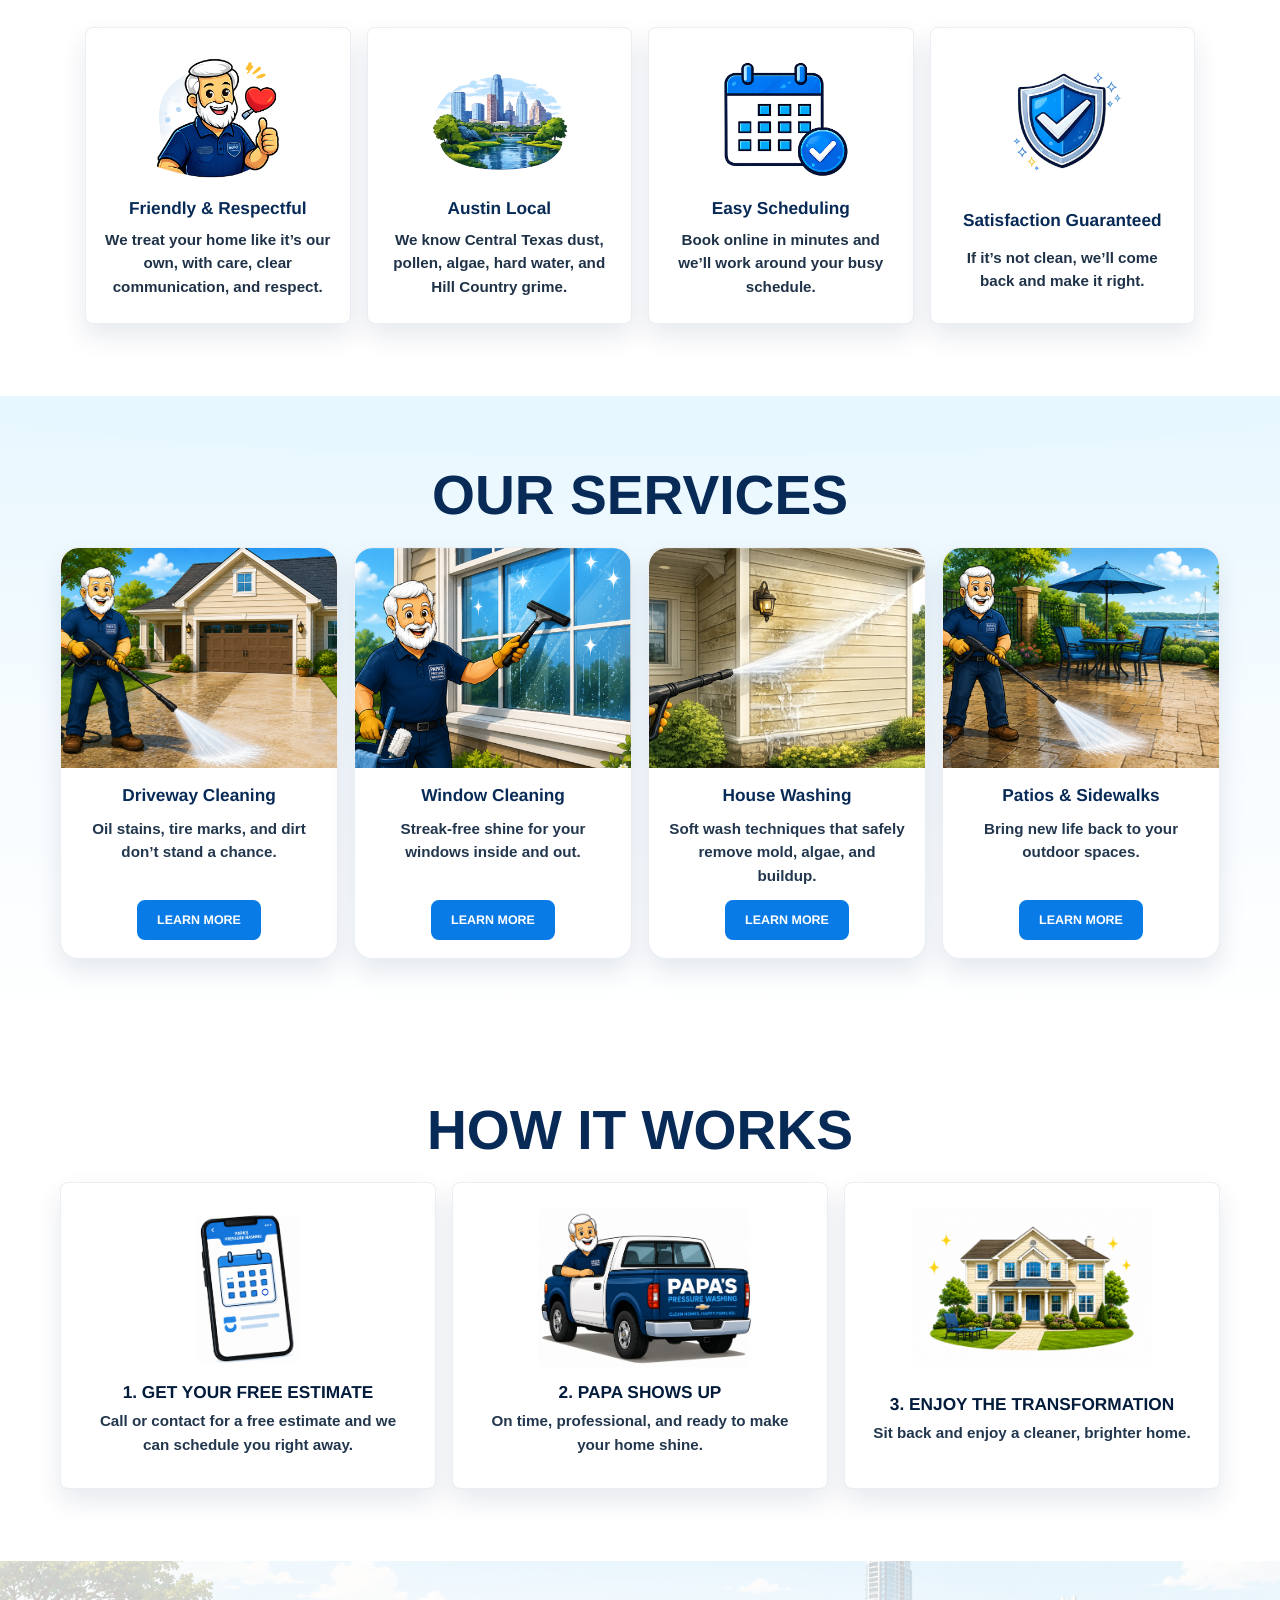
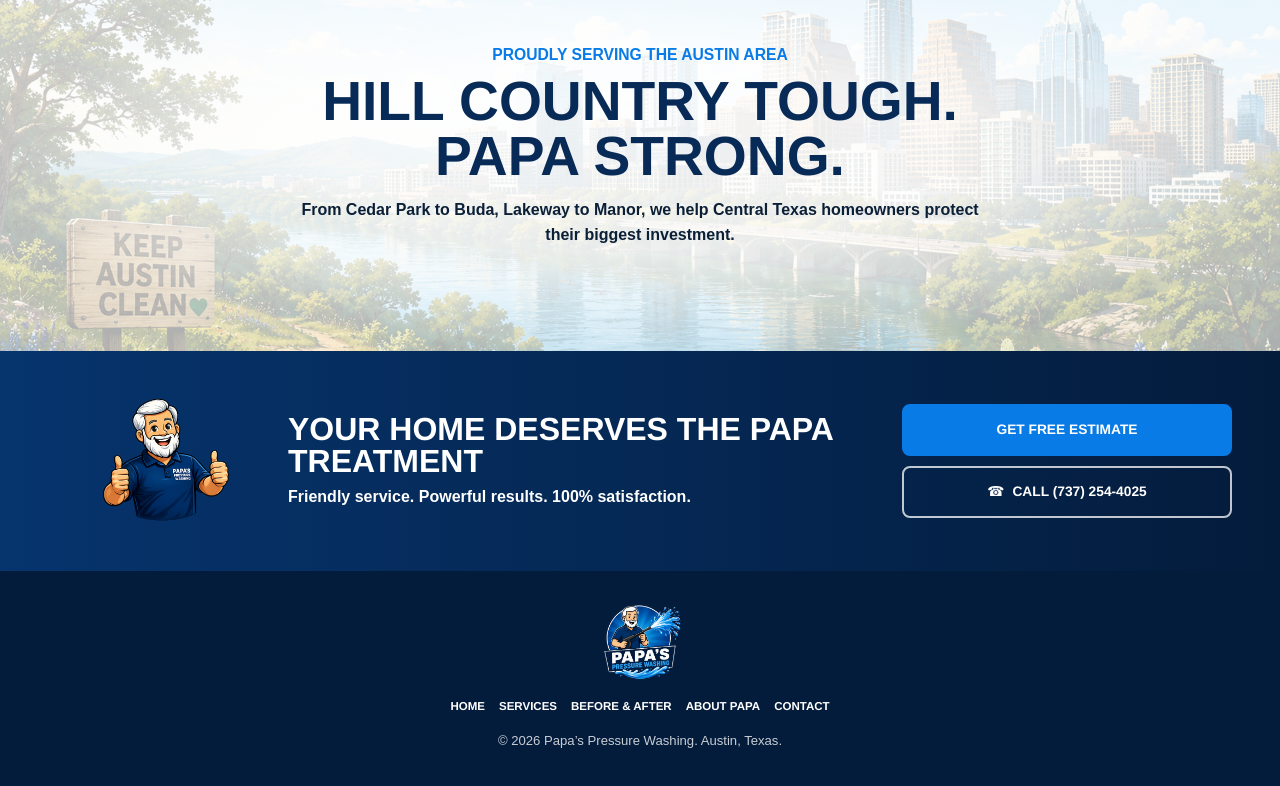
==== commit c8d40ce7: "Add files via upload" ====
--- a/index.html
+++ b/index.html
@@ -12,69 +12,115 @@
 
   <header class="site-header" id="top">
     <a class="brand" href="#top" aria-label="Papa's Pressure Washing home">
-      <img src="assets/logo.jpeg" alt="Papa's Pressure Washing logo" />
+      <img src="assets/logo-high-res.png" alt="Papa's Pressure Washing logo" />
     </a>
 
     <nav class="main-nav" aria-label="Main navigation">
       <a href="#top">Home</a>
-      <a href="#services">Services</a>
+      <a href="services.html">Services</a>
       <a href="#before-after">Before &amp; After</a>
       <a href="#why-papa">About Papa</a>
-      <a href="#areas">Service Areas</a>
       <a href="#why-papa">Reviews</a>
+      <a href="contact.html">Contact</a>
     </nav>
 
     <div class="header-actions" aria-label="Contact actions">
-      <a class="phone-pill" href="tel:5125550123" data-phone-link>
+      <a class="phone-pill" href="tel:7372544025" data-phone-link>
         <span aria-hidden="true">☎</span>
-        <span>(512) 555-0123</span>
+        <span>(737) 254-4025</span>
       </a>
-      <a class="btn btn-primary" href="#booking" data-jobber-link>
-        <span aria-hidden="true">▣</span>
+      <a class="btn btn-primary" href="contact.html">
         <span>Book Now</span>
       </a>
     </div>
+
+    <button class="menu-toggle" type="button" aria-label="Open mobile menu" aria-controls="mobile-menu" aria-expanded="false" data-menu-toggle>
+      <span aria-hidden="true"></span>
+      <span aria-hidden="true"></span>
+      <span aria-hidden="true"></span>
+    </button>
+
+    <div class="mobile-menu-backdrop" data-menu-backdrop hidden></div>
+    <aside class="mobile-menu" id="mobile-menu" aria-label="Mobile navigation" hidden>
+      <div class="mobile-menu-header">
+        <img src="assets/logo-high-res.png" alt="Papa's Pressure Washing logo" />
+        <button class="menu-close" type="button" aria-label="Close mobile menu" data-menu-close>
+          <span aria-hidden="true">×</span>
+        </button>
+      </div>
+      <nav class="mobile-menu-nav" aria-label="Mobile main navigation">
+        <a href="#top">Home</a>
+        <a href="services.html">Services</a>
+        <a href="#before-after">Before &amp; After</a>
+        <a href="#why-papa">About Papa</a>
+        <a href="#why-papa">Reviews</a>
+        <a href="contact.html">Contact</a>
+      </nav>
+      <div class="mobile-menu-actions">
+        <a class="btn btn-primary" href="contact.html">Get Free Estimate</a>
+        <a class="btn btn-secondary" href="tel:7372544025" data-phone-link>Call Papa Now</a>
+      </div>
+    </aside>
   </header>
 
   <main id="main">
     <section class="hero section">
       <div class="hero-copy">
-        <h1>Austin’s Friendliest <span>Pressure Washing</span> Company</h1>
+        <h1>
+          <span>Austin’s</span>
+          <span>Friendliest</span>
+          <span class="headline-blue">Pressure Washing</span>
+          <span>Company</span>
+        </h1>
         <p class="hero-subheadline">We treat your home like it’s our own. Professional driveway cleaning, window washing, and exterior cleaning for a cleaner, brighter Austin.</p>
 
         <div class="hero-actions">
-          <a class="btn btn-primary btn-large" href="#booking" data-jobber-link>
-            <span aria-hidden="true">▣</span>
-            <span>Schedule Your Cleaning</span>
+          <a class="btn btn-primary btn-large" href="contact.html">
+            <span>Get Free Estimate</span>
           </a>
-          <a class="btn btn-secondary btn-large" href="tel:5125550123" data-phone-link>
+          <a class="btn btn-secondary btn-large btn-call-stack" href="tel:7372544025" data-phone-link>
             <span aria-hidden="true">☎</span>
-            <span>Call Papa Now</span>
+            <span class="call-stack">
+              <span>Call Papa Now</span>
+              <span class="call-number">(737)254-4025</span>
+            </span>
           </a>
         </div>
 
         <div class="hero-proof" aria-label="Trust highlights">
-          <div class="proof-item proof-google">
-            <span class="proof-mark">G</span>
-            <span><strong>5.0</strong> 200+ Reviews</span>
-          </div>
           <div class="proof-item">
-            <span class="proof-icon" aria-hidden="true">◆</span>
-            <span>Fully Insured &amp; Reliable</span>
+            <span class="proof-icon proof-handshake" aria-hidden="true">
+              <img src="assets/icons/handshake-guarantee.png" alt="" decoding="async" />
+            </span>
+            <span class="proof-copy">100% Satisfaction <br />Guarantee</span>
           </div>
           <div class="proof-item">
-            <span class="proof-icon" aria-hidden="true">●</span>
-            <span>Family Owned &amp; Local</span>
+            <span class="proof-icon proof-shield" aria-hidden="true">
+              <svg viewBox="0 0 48 48" focusable="false">
+                <path d="M24 4 41 10.4v12.3c0 10.3-6.3 17.3-17 21.3C13.3 40 7 33 7 22.7V10.4L24 4Z" />
+                <path d="M24 8.5 36.8 13v9.5c0 7.6-4.5 13-12.8 16.3C15.7 35.5 11.2 30.1 11.2 22.5V13L24 8.5Z" />
+                <path d="m16.2 23.6 5.1 5.1 10.9-12" />
+              </svg>
+            </span>
+            <span class="proof-copy">Fully Insured <br />&amp; Reliable</span>
+          </div>
+          <div class="proof-item">
+            <span class="proof-icon proof-family" aria-hidden="true">
+              <svg viewBox="0 0 58 48" focusable="false">
+                <circle cx="21" cy="11" r="8" />
+                <path d="M7 41V30.8c0-6.9 5.7-12.3 14-12.3s14 5.4 14 12.3V41H7Z" />
+                <circle cx="39.5" cy="16" r="6.4" />
+                <path d="M30.5 41V32c0-5.6 4.1-9.9 10.1-9.9 6.2 0 10.4 4.3 10.4 9.9v9H30.5Z" />
+                <circle cx="37.7" cy="28.3" r="4.6" />
+              </svg>
+            </span>
+            <span class="proof-copy">Family Owned <br />&amp; Local</span>
           </div>
         </div>
       </div>
 
       <div class="hero-visual" aria-label="Austin skyline, Papa mascot, and driveway before-after comparison">
-        <img class="hero-background" src="assets/images/hero/austin-hill-country-scene.png" alt="Austin skyline and Hill Country with Papa holding a pressure washing wand" />
-
-        <div class="hero-compare-card">
-          <img src="assets/images/hero/driveway-comparison.png" alt="Before and after driveway pressure washing comparison" />
-        </div>
+        <img class="hero-composition" src="assets/images/hero/approved-hero-art.png" alt="Papa mascot with Austin skyline, house, grass, and before and after driveway cleaning scene" />
       </div>
     </section>
 
@@ -85,29 +131,20 @@
       </div>
       <p class="section-intro">See the amazing transformations we deliver for Austin homeowners every day.</p>
 
-      <div class="before-grid">
-        <article class="before-card">
-          <img class="before-card-image" src="assets/images/comparisons/driveway-comparison.png" alt="Driveway before and after pressure washing" loading="lazy" />
-          <h3>Driveways</h3>
-        </article>
-
-        <article class="before-card">
-          <img class="before-card-image" src="assets/images/comparisons/windows-comparison.png" alt="Windows before and after washing" loading="lazy" />
-          <h3>Windows</h3>
-        </article>
-
-        <article class="before-card">
-          <img class="before-card-image" src="assets/images/comparisons/sidewalk-comparison.png" alt="Sidewalk before and after pressure washing" loading="lazy" />
-          <h3>Sidewalks</h3>
-        </article>
-
-        <article class="before-card">
-          <img class="before-card-image" src="assets/images/comparisons/patio-comparison.png" alt="Patio before and after pressure washing" loading="lazy" />
-          <h3>Patios</h3>
-        </article>
-      </div>
-
-      <a class="btn btn-outline section-button" href="#booking" data-jobber-link>View More Before &amp; After Photos</a>
+      <div class="before-after-grid" aria-label="Before and after pressure washing comparison cards">
+        <article class="before-after-card">
+          <img src="assets/before-after/driveway.png" alt="Driveway before and after pressure washing" width="1086" height="1448" loading="lazy" decoding="async" />
+        </article>
+        <article class="before-after-card">
+          <img src="assets/before-after/windows.png" alt="Windows before and after washing" width="1023" height="1537" loading="lazy" decoding="async" />
+        </article>
+        <article class="before-after-card">
+          <img src="assets/before-after/sidewalk.png" alt="Sidewalk before and after pressure washing" width="1054" height="1493" loading="lazy" decoding="async" />
+        </article>
+        <article class="before-after-card">
+          <img src="assets/before-after/patios.png" alt="Patio before and after pressure washing" width="1111" height="1416" loading="lazy" decoding="async" />
+        </article>
+      </div>
     </section>
 
     <section class="trust section" id="why-papa">
@@ -118,22 +155,22 @@
 
       <div class="trust-grid">
         <article class="trust-card">
-          <span class="trust-icon heart" aria-hidden="true">♥</span>
+          <img class="trust-image" src="assets/papaapproved.png" alt="" width="500" height="489" loading="lazy" decoding="async" aria-hidden="true" />
           <h3>Friendly &amp; Respectful</h3>
           <p>We treat your home like it’s our own, with care, clear communication, and respect.</p>
         </article>
         <article class="trust-card">
-          <span class="trust-icon skyline" aria-hidden="true">⌂</span>
+          <img class="trust-image" src="assets/austinlocal.png" alt="" width="500" height="489" loading="lazy" decoding="async" aria-hidden="true" />
           <h3>Austin Local</h3>
           <p>We know Central Texas dust, pollen, algae, hard water, and Hill Country grime.</p>
         </article>
         <article class="trust-card">
-          <span class="trust-icon calendar" aria-hidden="true">✓</span>
+          <img class="trust-image" src="assets/easy-scheduling.png" alt="" width="500" height="489" loading="lazy" decoding="async" aria-hidden="true" />
           <h3>Easy Scheduling</h3>
           <p>Book online in minutes and we’ll work around your busy schedule.</p>
         </article>
         <article class="trust-card">
-          <span class="trust-icon shield" aria-hidden="true">★</span>
+          <img class="trust-image" src="assets/satisfaction.png" alt="" width="478" height="488" loading="lazy" decoding="async" aria-hidden="true" />
           <h3>Satisfaction Guaranteed</h3>
           <p>If it’s not clean, we’ll come back and make it right.</p>
         </article>
@@ -147,35 +184,35 @@
 
       <div class="service-grid">
         <article class="service-card">
-          <img src="assets/images/services/driveway-cleaning.png" alt="Driveway cleaning illustration" loading="lazy" />
+          <img src="assets/services/driveway-cleaning.png" alt="Driveway cleaning illustration" loading="lazy" decoding="async" />
           <div>
             <h3>Driveway Cleaning</h3>
             <p>Oil stains, tire marks, and dirt don’t stand a chance.</p>
-            <a class="btn btn-small btn-primary" href="#booking" data-jobber-link>Learn More</a>
+            <a class="btn btn-small btn-primary" href="services.html#driveway-concrete-cleaning">Learn More</a>
           </div>
         </article>
         <article class="service-card">
-          <img src="assets/images/services/window-cleaning.png" alt="Window cleaning illustration" loading="lazy" />
+          <img src="assets/services/window-cleaning.png" alt="Window cleaning illustration" loading="lazy" decoding="async" />
           <div>
             <h3>Window Cleaning</h3>
             <p>Streak-free shine for your windows inside and out.</p>
-            <a class="btn btn-small btn-primary" href="#booking" data-jobber-link>Learn More</a>
+            <a class="btn btn-small btn-primary" href="services.html#window-cleaning">Learn More</a>
           </div>
         </article>
         <article class="service-card">
-          <img src="assets/images/services/house-washing.png" alt="House washing illustration" loading="lazy" />
+          <img src="assets/services/house-washing.png" alt="House washing illustration" loading="lazy" decoding="async" />
           <div>
             <h3>House Washing</h3>
             <p>Soft wash techniques that safely remove mold, algae, and buildup.</p>
-            <a class="btn btn-small btn-primary" href="#booking" data-jobber-link>Learn More</a>
+            <a class="btn btn-small btn-primary" href="services.html#house-washing">Learn More</a>
           </div>
         </article>
         <article class="service-card">
-          <img src="assets/images/services/patios-sidewalks.png" alt="Patios and sidewalks cleaning illustration" loading="lazy" />
+          <img src="assets/services/patio-cleaning.png" alt="Patios and sidewalks cleaning illustration" loading="lazy" decoding="async" />
           <div>
             <h3>Patios &amp; Sidewalks</h3>
             <p>Bring new life back to your outdoor spaces.</p>
-            <a class="btn btn-small btn-primary" href="#booking" data-jobber-link>Learn More</a>
+            <a class="btn btn-small btn-primary" href="services.html#deck-patio-cleaning">Learn More</a>
           </div>
         </article>
       </div>
@@ -188,23 +225,23 @@
 
       <div class="steps">
         <article class="step-card">
-          <img src="assets/images/steps/book-online.png" alt="Booking online with a phone calendar" loading="lazy" />
-          <div>
-            <h3>Book Online</h3>
-            <p>Choose your service and schedule in just a few clicks.</p>
+          <img src="assets/how-it-works/schedule-appt.png" alt="Scheduling a pressure washing appointment on a phone" loading="lazy" decoding="async" />
+          <div>
+            <h3>1. Get Your Free Estimate</h3>
+            <p>Call or contact for a free estimate and we can schedule you right away.</p>
           </div>
         </article>
         <article class="step-card">
-          <img src="assets/images/steps/papa-truck.png" alt="Papa pressure washing truck" loading="lazy" />
-          <div>
-            <h3>Papa Shows Up</h3>
+          <img src="assets/how-it-works/papa-shows.png" alt="Papa arriving in a pressure washing truck" loading="lazy" decoding="async" />
+          <div>
+            <h3>2. Papa Shows Up</h3>
             <p>On time, professional, and ready to make your home shine.</p>
           </div>
         </article>
         <article class="step-card">
-          <img src="assets/images/steps/clean-home.png" alt="Clean home after exterior cleaning" loading="lazy" />
-          <div>
-            <h3>Enjoy The Transformation</h3>
+          <img src="assets/how-it-works/enjoy.png" alt="Clean home and yard after exterior cleaning" loading="lazy" decoding="async" />
+          <div>
+            <h3>3. Enjoy The Transformation</h3>
             <p>Sit back and enjoy a cleaner, brighter home.</p>
           </div>
         </article>
@@ -212,31 +249,29 @@
     </section>
 
     <section class="area" id="areas">
-      <img src="assets/images/area/austin-service-area.png" alt="" aria-hidden="true" />
+      <img src="assets/footerimage.png" alt="" aria-hidden="true" />
       <div class="area-copy">
         <p class="eyebrow">Proudly Serving The Austin Area</p>
         <h2>Hill Country Tough. Papa Strong.</h2>
         <p>From Cedar Park to Buda, Lakeway to Manor, we help Central Texas homeowners protect their biggest investment.</p>
-        <a class="btn btn-secondary" href="#booking" data-jobber-link>View Service Areas</a>
       </div>
     </section>
 
     <section class="final-cta" id="booking">
       <div class="final-cta-art">
-        <img src="assets/images/hero/papa-mascot.png" alt="" aria-hidden="true" />
+        <img src="assets/papatreatment.png" alt="" aria-hidden="true" />
       </div>
       <div>
         <h2>Your Home Deserves The Papa Treatment</h2>
         <p>Friendly service. Powerful results. 100% satisfaction.</p>
       </div>
       <div class="final-actions">
-        <a class="btn btn-primary btn-large" href="#booking" data-jobber-link>
-          <span aria-hidden="true">▣</span>
-          <span>Schedule Your Cleaning</span>
+        <a class="btn btn-primary btn-large" href="contact.html">
+          <span>Get Free Estimate</span>
         </a>
-        <a class="btn btn-secondary-dark btn-large" href="tel:5125550123" data-phone-link>
+        <a class="btn btn-secondary-dark btn-large" href="tel:7372544025" data-phone-link>
           <span aria-hidden="true">☎</span>
-          <span>Call (512) 555-0123</span>
+          <span>Call (737) 254-4025</span>
         </a>
       </div>
     </section>
@@ -244,26 +279,25 @@
 
   <footer class="site-footer">
     <a class="footer-brand" href="#top" aria-label="Papa's Pressure Washing home">
-      <img src="assets/logo.jpeg" alt="Papa's Pressure Washing logo" />
+      <img src="assets/logo-high-res.png" alt="Papa's Pressure Washing logo" />
     </a>
     <nav aria-label="Footer navigation">
       <a href="#top">Home</a>
-      <a href="#services">Services</a>
+      <a href="services.html">Services</a>
       <a href="#before-after">Before &amp; After</a>
       <a href="#why-papa">About Papa</a>
-      <a href="#areas">Service Areas</a>
+      <a href="contact.html">Contact</a>
     </nav>
     <p>© <span id="year"></span> Papa’s Pressure Washing. Austin, Texas.</p>
   </footer>
 
   <div class="mobile-cta" aria-label="Quick contact actions">
-    <a href="tel:5125550123" data-phone-link>
+    <a href="tel:7372544025" data-phone-link>
       <span aria-hidden="true">☎</span>
       <span>Call Papa</span>
     </a>
-    <a href="#booking" data-jobber-link>
-      <span aria-hidden="true">▣</span>
-      <span>Schedule Now</span>
+    <a href="contact.html">
+      <span>Get Free Estimate</span>
     </a>
   </div>
 
--- a/styles.css
+++ b/styles.css
@@ -24,6 +24,8 @@
 html {
   scroll-behavior: smooth;
   scroll-padding-top: 94px;
+  text-rendering: optimizeLegibility;
+  -webkit-text-size-adjust: 100%;
 }
 
 body {
@@ -32,7 +34,10 @@
   color: var(--ink);
   background: var(--white);
   font-family: "Avenir Next", "Trebuchet MS", Arial, sans-serif;
+  font-synthesis-weight: none;
   letter-spacing: 0;
+  -webkit-font-smoothing: antialiased;
+  -moz-osx-font-smoothing: grayscale;
 }
 
 img {
@@ -54,9 +59,10 @@
 h3 {
   margin: 0;
   color: var(--navy);
-  font-family: "Arial Rounded MT Bold", "Avenir Next", Arial, sans-serif;
+  font-family: "Avenir Next", "Trebuchet MS", Arial, sans-serif;
   font-weight: 900;
   letter-spacing: 0;
+  text-rendering: geometricPrecision;
 }
 
 h1,
@@ -66,13 +72,20 @@
 
 h1 {
   max-width: 760px;
-  font-size: 3.1rem;
-  line-height: 0.98;
-}
-
-h1 span {
+  font-family: "Avenir Next Condensed", "Arial Narrow", "Arial Black", sans-serif;
+  font-size: 3.05rem;
+  line-height: 0.95;
+  color: var(--navy-deep);
+}
+
+h1 > span {
   display: block;
+  white-space: nowrap;
+}
+
+.headline-blue {
   color: var(--blue);
+  font-size: 0.9em;
 }
 
 h2 {
@@ -124,10 +137,12 @@
 }
 
 .brand img {
-  width: 92px;
-  height: 92px;
+  width: auto;
+  height: auto;
+  max-width: 104px;
   border-radius: var(--radius);
-  object-fit: cover;
+  background: transparent;
+  object-fit: contain;
 }
 
 .main-nav,
@@ -138,9 +153,10 @@
 .main-nav {
   align-items: center;
   gap: 20px;
-  font-size: 0.76rem;
+  font-size: 0.8rem;
   font-weight: 900;
   text-transform: uppercase;
+  text-rendering: geometricPrecision;
 }
 
 .main-nav a {
@@ -163,7 +179,8 @@
 }
 
 .main-nav a:hover::after,
-.main-nav a:focus-visible::after {
+.main-nav a:focus-visible::after,
+.main-nav a[aria-current="page"]::after {
   opacity: 1;
   transform: translateY(0);
 }
@@ -184,6 +201,9 @@
   text-decoration: none;
   text-transform: uppercase;
   white-space: nowrap;
+  -webkit-font-smoothing: antialiased;
+  -moz-osx-font-smoothing: grayscale;
+  text-rendering: geometricPrecision;
   transition: transform 160ms ease, box-shadow 160ms ease, background 160ms ease;
 }
 
@@ -236,11 +256,160 @@
   font-size: 0.78rem;
 }
 
+.btn-call-stack {
+  min-height: 58px;
+}
+
+.call-stack {
+  display: grid;
+  gap: 3px;
+}
+
+.call-number {
+  color: var(--blue);
+  font-size: 0.82em;
+}
+
 .phone-pill {
   min-height: 46px;
   padding: 12px 18px;
   color: var(--blue);
   background: var(--white);
+}
+
+.menu-toggle {
+  display: inline-grid;
+  place-items: center;
+  gap: 5px;
+  width: 48px;
+  height: 48px;
+  margin-left: auto;
+  border: 2px solid var(--blue);
+  border-radius: var(--radius);
+  color: var(--navy);
+  background: var(--white);
+  cursor: pointer;
+  box-shadow: 0 8px 18px rgba(8, 42, 87, 0.1);
+}
+
+.menu-toggle span {
+  display: block;
+  width: 22px;
+  height: 3px;
+  border-radius: 99px;
+  background: var(--navy);
+}
+
+.mobile-menu-backdrop {
+  position: fixed;
+  inset: 0;
+  z-index: 180;
+  background: rgba(4, 28, 60, 0.46);
+  opacity: 0;
+  pointer-events: none;
+  transition: opacity 180ms ease;
+}
+
+.mobile-menu {
+  position: fixed;
+  top: 0;
+  right: 0;
+  z-index: 190;
+  display: grid;
+  grid-template-rows: auto 1fr auto;
+  width: min(88vw, 380px);
+  height: 100dvh;
+  padding: 18px;
+  border-left: 1px solid var(--line);
+  background: linear-gradient(180deg, #ffffff 0, #f3fbff 100%);
+  box-shadow: -18px 0 46px rgba(4, 28, 60, 0.22);
+  transform: translateX(105%);
+  transition: transform 220ms ease;
+}
+
+.mobile-menu[hidden],
+.mobile-menu-backdrop[hidden] {
+  display: none;
+}
+
+.mobile-menu-header {
+  display: flex;
+  align-items: flex-start;
+  justify-content: space-between;
+  gap: 16px;
+  padding-bottom: 16px;
+  border-bottom: 1px solid var(--line);
+}
+
+.mobile-menu-header img {
+  width: auto;
+  height: auto;
+  max-width: 128px;
+  object-fit: contain;
+}
+
+.menu-close {
+  display: inline-grid;
+  place-items: center;
+  width: 42px;
+  height: 42px;
+  border: 2px solid var(--blue);
+  border-radius: var(--radius);
+  color: var(--navy);
+  background: var(--white);
+  cursor: pointer;
+  font-size: 2rem;
+  font-weight: 900;
+  line-height: 1;
+}
+
+.mobile-menu-nav {
+  display: grid;
+  align-content: start;
+  gap: 8px;
+  padding: 20px 0;
+}
+
+.mobile-menu-nav a {
+  padding: 14px 12px;
+  border-radius: var(--radius);
+  color: var(--navy-deep);
+  font-size: 1.02rem;
+  font-weight: 900;
+  text-decoration: none;
+  text-transform: uppercase;
+}
+
+.mobile-menu-nav a:hover,
+.mobile-menu-nav a:focus-visible,
+.mobile-menu-nav a[aria-current="page"] {
+  color: var(--white);
+  background: var(--blue);
+}
+
+.mobile-menu-actions {
+  display: grid;
+  gap: 10px;
+  padding-top: 16px;
+  border-top: 1px solid var(--line);
+}
+
+.mobile-menu-actions .btn {
+  width: 100%;
+  min-height: 50px;
+}
+
+body.mobile-menu-open {
+  overflow: hidden;
+}
+
+body.mobile-menu-open .mobile-menu-backdrop {
+  opacity: 1;
+  pointer-events: auto;
+}
+
+body.mobile-menu-open .mobile-menu {
+  transform: translateX(0);
 }
 
 .section {
@@ -282,7 +451,7 @@
   left: -4%;
   height: 110px;
   border-radius: 0 0 50% 50%;
-  background: var(--white);
+  background: var(--sky);
   content: "";
 }
 
@@ -297,8 +466,7 @@
   gap: 28px;
   overflow: hidden;
   padding-top: 22px;
-  background:
-    linear-gradient(180deg, #ffffff 0, #ffffff 62%, var(--sky) 100%);
+  background: var(--white);
 }
 
 .hero::after {
@@ -306,15 +474,17 @@
   right: -6%;
   bottom: -56px;
   left: -6%;
+  z-index: 2;
   height: 126px;
   border-radius: 50% 50% 0 0;
   background: var(--sky);
   content: "";
+  pointer-events: none;
 }
 
 .hero-copy {
   position: relative;
-  z-index: 2;
+  z-index: 3;
   max-width: 720px;
   margin: 0 auto;
   text-align: center;
@@ -341,96 +511,120 @@
 
 .hero-proof {
   display: grid;
-  grid-template-columns: 1fr;
-  gap: 10px;
+  grid-template-columns: repeat(3, minmax(0, 1fr));
+  gap: 8px;
   max-width: 480px;
   margin: 22px auto 0;
+  background: transparent;
 }
 
 .proof-item {
   display: flex;
+  flex-direction: column;
   align-items: center;
   justify-content: center;
-  gap: 9px;
-  min-height: 42px;
+  gap: 8px;
+  min-height: 76px;
   color: var(--navy);
-  font-size: 0.86rem;
+  font-size: 0.72rem;
   font-weight: 900;
-}
-
-.proof-mark,
+  line-height: 1.15;
+  text-align: center;
+  text-rendering: geometricPrecision;
+  background: transparent;
+}
+
+.proof-copy {
+  display: grid;
+  gap: 2px;
+}
+
 .proof-icon {
-  display: inline-grid;
-  place-items: center;
-  width: 30px;
-  height: 30px;
-  border-radius: 50%;
   flex: 0 0 auto;
-  color: var(--white);
-  background: var(--blue);
-  font-weight: 900;
-}
-
-.proof-google .proof-mark {
-  color: var(--blue);
-  background: var(--white);
-  box-shadow: inset 0 0 0 2px var(--line);
+  display: inline-flex;
+  align-items: center;
+  justify-content: center;
+}
+
+.proof-icon {
+  width: 44px;
+  height: 44px;
+}
+
+.proof-icon svg {
+  display: block;
+  width: 100%;
+  height: 100%;
+}
+
+.proof-icon img {
+  display: block;
+  width: 100%;
+  height: 100%;
+  object-fit: contain;
+}
+
+.proof-handshake {
+  width: 50px;
+  height: 34px;
+}
+
+.proof-shield path:first-child {
+  fill: var(--navy-deep);
+}
+
+.proof-shield path:nth-child(2) {
+  fill: var(--blue);
+  stroke: var(--white);
+  stroke-width: 1.6;
+}
+
+.proof-shield path:nth-child(3) {
+  fill: none;
+  stroke: var(--white);
+  stroke-linecap: round;
+  stroke-linejoin: round;
+  stroke-width: 4.2;
+}
+
+.proof-family circle:nth-of-type(1) {
+  fill: var(--blue);
+}
+
+.proof-family path:nth-of-type(1) {
+  fill: var(--navy);
+}
+
+.proof-family circle:nth-of-type(2) {
+  fill: var(--blue);
+}
+
+.proof-family path:nth-of-type(2) {
+  fill: var(--navy-deep);
+}
+
+.proof-family circle:nth-of-type(3) {
+  fill: var(--white);
+  stroke: var(--navy);
+  stroke-width: 3;
 }
 
 .hero-visual {
   position: relative;
   z-index: 1;
-  min-height: 440px;
+  min-height: 0;
   max-width: 720px;
   margin: 0 auto;
   width: 100%;
   overflow: hidden;
   border-radius: var(--radius);
-  background:
-    linear-gradient(180deg, #dff5ff 0 52%, #82bd67 53% 100%);
-  box-shadow: var(--shadow);
-}
-
-.hero-background {
+  aspect-ratio: 3 / 2;
+  background: var(--sky);
+}
+
+.hero-composition {
   position: absolute;
-  top: 0;
-  left: -18%;
-  z-index: 1;
-  width: 136%;
-  max-width: none;
-  height: auto;
-  border-radius: 0;
-  object-fit: contain;
-  box-shadow: none;
-}
-
-.hero-visual::after {
-  position: absolute;
-  right: -8%;
-  bottom: 0;
-  left: -8%;
-  z-index: 2;
-  height: 46%;
-  border-radius: 50% 50% 0 0;
-  background: linear-gradient(180deg, rgba(126, 184, 91, 0.18), rgba(126, 184, 91, 0.92));
-  content: "";
-}
-
-.hero-compare-card {
-  position: absolute;
-  right: 8px;
-  bottom: 16px;
-  left: 8px;
-  z-index: 4;
-  overflow: hidden;
-  aspect-ratio: 376 / 194;
-  border: 7px solid var(--white);
-  border-radius: var(--radius);
-  box-shadow: var(--shadow);
-  background: var(--white);
-}
-
-.hero-compare-card img {
+  inset: 0;
   width: 100%;
   height: 100%;
   object-fit: cover;
@@ -549,7 +743,6 @@
   right: -28px;
 }
 
-.before-grid,
 .trust-grid,
 .service-grid,
 .steps {
@@ -557,7 +750,6 @@
   gap: 16px;
 }
 
-.before-card,
 .trust-card,
 .service-card,
 .step-card {
@@ -567,33 +759,42 @@
   box-shadow: var(--shadow-soft);
 }
 
-.before-card {
-  padding: 10px 10px 18px;
-  text-align: center;
-}
-
-.before-card-image {
+.before-after-grid {
+  display: grid;
+  grid-template-columns: 1fr;
+  gap: clamp(18px, 2.4vw, 28px);
+  width: min(100%, 1280px);
+  margin: 30px auto 0;
+}
+
+.before-after-card {
+  overflow: hidden;
+  border-radius: 24px;
+  background: var(--white);
+  box-shadow: var(--shadow-soft);
+  transition: all 0.25s ease;
+}
+
+.before-after-card:hover,
+.before-after-card:focus-within {
+  transform: translateY(-4px);
+  box-shadow: var(--shadow);
+}
+
+.before-after-card img {
+  display: block;
   width: 100%;
-  aspect-ratio: 177 / 205;
-  border-radius: 6px;
-  object-fit: cover;
-}
-
-.before-card h3 {
-  margin-top: 14px;
-  text-transform: uppercase;
+  height: auto;
+  object-fit: contain;
+  image-rendering: auto;
+  backface-visibility: hidden;
+  transform: translateZ(0);
 }
 
 .split-visual {
   aspect-ratio: 4 / 5;
   border-width: 5px;
   box-shadow: none;
-}
-
-.section-button {
-  display: flex;
-  width: min(100%, 360px);
-  margin: 22px auto 0;
 }
 
 .trust {
@@ -612,6 +813,13 @@
   min-height: 205px;
   padding: 24px 18px;
   text-align: center;
+  transition: transform 180ms ease, box-shadow 180ms ease;
+}
+
+.trust-card:hover,
+.trust-card:focus-within {
+  transform: translateY(-4px);
+  box-shadow: var(--shadow);
 }
 
 .trust-card p {
@@ -621,33 +829,11 @@
   font-weight: 700;
 }
 
-.trust-icon {
-  display: grid;
-  place-items: center;
-  width: 74px;
-  height: 74px;
-  border-radius: 50%;
-  color: var(--white);
-  background: var(--blue);
-  font-size: 2.2rem;
-  font-weight: 900;
-  box-shadow: 0 10px 22px rgba(8, 123, 231, 0.22);
-}
-
-.trust-icon.heart {
-  background: #ef4d5d;
-}
-
-.trust-icon.skyline {
-  background: var(--green);
-}
-
-.trust-icon.calendar {
-  background: var(--blue);
-}
-
-.trust-icon.shield {
-  background: var(--navy);
+.trust-image {
+  width: 100px;
+  max-width: 100%;
+  height: auto;
+  object-fit: contain;
 }
 
 .services {
@@ -660,17 +846,30 @@
 }
 
 .service-card {
+  display: grid;
+  grid-template-rows: auto 1fr;
+  height: 100%;
   overflow: hidden;
+  border-radius: 18px;
+  transition: all 0.25s ease;
+}
+
+.service-card:hover,
+.service-card:focus-within {
+  transform: translateY(-6px);
+  box-shadow: var(--shadow);
 }
 
 .service-card img {
   width: 100%;
-  aspect-ratio: 16 / 9;
+  height: 220px;
+  border-radius: 18px 18px 0 0;
   object-fit: cover;
 }
 
 .service-card div {
   display: grid;
+  grid-template-rows: auto 1fr auto;
   gap: 12px;
   padding: 18px;
   text-align: center;
@@ -697,15 +896,24 @@
 
 .step-card {
   display: grid;
-  gap: 14px;
-  padding: 12px;
+  gap: 16px;
+  justify-items: center;
+  padding: 24px 18px;
+  text-align: center;
+  transition: all 0.25s ease;
+}
+
+.step-card:hover,
+.step-card:focus-within {
+  transform: translateY(-5px);
+  box-shadow: var(--shadow);
 }
 
 .step-card img {
   width: 100%;
-  aspect-ratio: 17 / 12;
-  border-radius: var(--radius);
-  object-fit: cover;
+  max-width: 260px;
+  height: auto;
+  object-fit: contain;
 }
 
 .step-card div {
@@ -714,6 +922,7 @@
 
 .step-card h3 {
   margin-bottom: 7px;
+  color: var(--navy-deep);
   text-transform: uppercase;
 }
 
@@ -738,6 +947,7 @@
   inset: 0;
   width: 100%;
   height: 100%;
+  opacity: 0.5;
   object-fit: cover;
 }
 
@@ -755,7 +965,6 @@
   z-index: 1;
   max-width: 690px;
   color: var(--ink);
-  text-shadow: 0 1px 0 rgba(255, 255, 255, 0.72);
 }
 
 .area h2 {
@@ -811,10 +1020,12 @@
 }
 
 .footer-brand img {
-  width: 84px;
-  height: 84px;
+  width: auto;
+  height: auto;
+  max-width: 84px;
   border-radius: var(--radius);
-  object-fit: cover;
+  background: transparent;
+  object-fit: contain;
 }
 
 .site-footer nav {
@@ -825,6 +1036,7 @@
   font-size: 0.72rem;
   font-weight: 900;
   text-transform: uppercase;
+  text-rendering: geometricPrecision;
 }
 
 .site-footer a {
@@ -862,10 +1074,375 @@
   text-align: center;
   text-decoration: none;
   text-transform: uppercase;
+  text-rendering: geometricPrecision;
 }
 
 .mobile-cta a:last-child {
   background: var(--blue);
+}
+
+.services-page {
+  background: linear-gradient(180deg, #ffffff 0, #f8fbff 42%, #ffffff 100%);
+}
+
+.service-details {
+  padding-top: 34px;
+  background: #fbf8f1;
+}
+
+.services-page .section-heading {
+  width: 100%;
+  margin-bottom: 22px;
+  text-align: center;
+}
+
+.services-page .section-heading h1 {
+  width: 100%;
+  max-width: none;
+  margin: 0 auto;
+  font-size: clamp(2rem, 7vw, 2.7rem);
+  line-height: 1;
+}
+
+.contact-page,
+.thank-you-page {
+  background: #fbf8f1;
+}
+
+.contact-section {
+  padding-top: 34px;
+  background: #fbf8f1;
+}
+
+.contact-intro {
+  max-width: 760px;
+  margin: 0 auto 24px;
+  text-align: center;
+}
+
+.contact-intro h1,
+.thanks-card h1 {
+  max-width: none;
+  margin: 0 auto;
+  color: var(--navy-deep);
+  font-size: clamp(2rem, 8vw, 3rem);
+  line-height: 1.02;
+  text-transform: none;
+}
+
+.contact-intro p {
+  max-width: 610px;
+  margin: 12px auto 0;
+  color: #4d5259;
+  font-size: clamp(1rem, 2.8vw, 1.16rem);
+  font-weight: 800;
+}
+
+.estimate-card,
+.thanks-card {
+  width: min(100%, 1120px);
+  margin: 0 auto;
+  border: 1px solid rgba(8, 42, 87, 0.12);
+  border-radius: 24px;
+  background: rgba(255, 254, 249, 0.96);
+  box-shadow: 0 14px 32px rgba(8, 42, 87, 0.1);
+}
+
+.estimate-card {
+  padding: clamp(22px, 5vw, 52px);
+}
+
+.estimate-form {
+  display: grid;
+  gap: 34px;
+}
+
+.form-hidden {
+  display: none;
+}
+
+.estimate-form fieldset {
+  display: grid;
+  gap: 20px;
+  margin: 0;
+  padding: 0;
+  border: 0;
+}
+
+.estimate-form legend {
+  width: 100%;
+  margin-bottom: 10px;
+  padding-bottom: 16px;
+  border-bottom: 2px solid #d8ccbd;
+  color: var(--ink);
+  font-size: clamp(1.35rem, 5vw, 2rem);
+  font-weight: 900;
+}
+
+.estimate-form label {
+  display: grid;
+  gap: 9px;
+  color: var(--ink);
+  font-size: clamp(0.98rem, 2.6vw, 1.08rem);
+  font-weight: 900;
+}
+
+.estimate-form input,
+.estimate-form select,
+.estimate-form textarea {
+  width: 100%;
+  border: 2px solid #d8ccbd;
+  border-radius: 10px;
+  color: var(--ink);
+  background: #fffdf8;
+  box-shadow: 0 3px 8px rgba(8, 42, 87, 0.08);
+  font: inherit;
+  font-size: clamp(1rem, 2.8vw, 1.12rem);
+  font-weight: 700;
+  line-height: 1.35;
+}
+
+.estimate-form input,
+.estimate-form select {
+  min-height: 54px;
+  padding: 12px 16px;
+}
+
+.estimate-form textarea {
+  min-height: 132px;
+  padding: 16px;
+  resize: vertical;
+}
+
+.estimate-form select {
+  color: #5f5b53;
+  cursor: pointer;
+}
+
+.estimate-form input::placeholder,
+.estimate-form textarea::placeholder {
+  color: #6f695f;
+  opacity: 1;
+}
+
+.estimate-form input:focus,
+.estimate-form select:focus,
+.estimate-form textarea:focus {
+  outline: 3px solid rgba(8, 123, 231, 0.18);
+  border-color: var(--blue);
+}
+
+.form-grid {
+  display: grid;
+  gap: 20px;
+}
+
+.service-select-label {
+  max-width: 360px;
+}
+
+.estimate-submit {
+  width: 100%;
+  min-height: 64px;
+  border-color: var(--blue);
+  background: var(--blue);
+  font-size: clamp(1rem, 3vw, 1.24rem);
+}
+
+.estimate-submit::after {
+  content: "→";
+  font-size: 1.4rem;
+  line-height: 0;
+}
+
+.estimate-submit:hover,
+.estimate-submit:focus-visible {
+  background: var(--blue-dark);
+  border-color: var(--blue-dark);
+}
+
+.estimate-footnote {
+  color: #69645c;
+  font-size: clamp(0.95rem, 2.4vw, 1.05rem);
+  font-weight: 700;
+  text-align: center;
+}
+
+.estimate-footnote a {
+  color: #0788a5;
+  font-weight: 900;
+  text-decoration: none;
+}
+
+.thank-you-section {
+  display: grid;
+  min-height: 58vh;
+  place-items: center;
+  background: #fbf8f1;
+}
+
+.thanks-card {
+  display: grid;
+  gap: 20px;
+  max-width: 820px;
+  padding: clamp(30px, 7vw, 62px);
+  text-align: center;
+}
+
+.thanks-card p {
+  max-width: 610px;
+  margin: 0 auto;
+  color: #4d5259;
+  font-size: clamp(1rem, 2.8vw, 1.18rem);
+  font-weight: 800;
+}
+
+.thanks-actions {
+  display: grid;
+  gap: 12px;
+  width: min(100%, 520px);
+  margin: 8px auto 0;
+}
+
+.service-detail-list {
+  display: grid;
+  gap: 24px;
+  width: min(100%, 1180px);
+  margin: 0 auto;
+}
+
+.service-detail-card {
+  display: grid;
+  gap: 22px;
+  padding: clamp(22px, 4vw, 42px);
+  border: 1px solid rgba(8, 42, 87, 0.12);
+  border-radius: 24px;
+  background: rgba(255, 254, 249, 0.96);
+  box-shadow: 0 14px 32px rgba(8, 42, 87, 0.1);
+}
+
+.service-detail-media {
+  width: 132px;
+  height: 132px;
+  overflow: hidden;
+  border-radius: 22px;
+  background: #e9e1d1;
+  box-shadow: inset 0 0 0 1px rgba(8, 42, 87, 0.08);
+}
+
+.service-detail-media img {
+  width: 100%;
+  height: 100%;
+  object-fit: cover;
+}
+
+.service-detail-body {
+  display: grid;
+  gap: 20px;
+}
+
+.service-detail-header {
+  display: grid;
+  gap: 8px;
+}
+
+.service-detail-header h3 {
+  color: var(--ink);
+  font-size: clamp(1.45rem, 5.8vw, 2.05rem);
+  line-height: 1.06;
+  text-transform: none;
+}
+
+.service-time {
+  display: inline-flex;
+  align-items: center;
+  gap: 8px;
+  color: #5b5d5f;
+  font-size: 0.92rem;
+  font-weight: 800;
+}
+
+.service-time::before {
+  content: "◷";
+  color: var(--navy);
+  font-size: 1.05rem;
+  line-height: 1;
+}
+
+.service-description {
+  color: #4d5259;
+  font-size: clamp(0.96rem, 2vw, 1.08rem);
+  font-weight: 700;
+  line-height: 1.58;
+}
+
+.service-checklist {
+  display: grid;
+  gap: 14px;
+  margin: 0;
+  padding: 0;
+  list-style: none;
+}
+
+.service-checklist li {
+  position: relative;
+  min-height: 32px;
+  padding-left: 42px;
+  color: #4f555d;
+  font-size: clamp(0.92rem, 2vw, 1rem);
+  font-weight: 800;
+  line-height: 1.35;
+}
+
+.service-checklist li::before {
+  position: absolute;
+  top: 0;
+  left: 0;
+  display: grid;
+  place-items: center;
+  width: 26px;
+  height: 26px;
+  border: 2px solid rgba(70, 126, 82, 0.72);
+  border-radius: 50%;
+  color: #5d9868;
+  content: "✓";
+  font-size: 0.88rem;
+  font-weight: 900;
+  line-height: 1;
+}
+
+.pricing-guide {
+  padding: 18px 20px;
+  border-radius: 18px;
+  color: #3e434a;
+  background: #e9e1d1;
+  font-size: clamp(0.9rem, 1.8vw, 1rem);
+  font-weight: 700;
+}
+
+.pricing-guide strong {
+  color: var(--ink);
+  font-weight: 900;
+}
+
+.service-book-button {
+  justify-self: start;
+  min-width: min(100%, 280px);
+  background: var(--blue);
+  border-color: var(--blue);
+  font-size: 0.82rem;
+}
+
+.service-book-button::after {
+  content: "→";
+  font-size: 1.3rem;
+  line-height: 0;
+}
+
+.service-book-button:hover,
+.service-book-button:focus-visible {
+  background: var(--blue-dark);
+  border-color: var(--blue-dark);
 }
 
 @media (min-width: 640px) {
@@ -897,12 +1474,17 @@
   }
 
   .proof-item {
+    flex-direction: row;
     align-items: flex-start;
     min-height: 58px;
     font-size: 0.78rem;
-  }
-
-  .before-grid,
+    text-align: left;
+  }
+
+  .before-after-grid {
+    grid-template-columns: repeat(2, minmax(0, 1fr));
+  }
+
   .trust-grid,
   .service-grid {
     grid-template-columns: repeat(2, minmax(0, 1fr));
@@ -911,59 +1493,152 @@
   .mobile-cta {
     display: none;
   }
+
+  .form-grid-two,
+  .thanks-actions {
+    grid-template-columns: repeat(2, minmax(0, 1fr));
+  }
+
+  .form-grid-address {
+    grid-template-columns: minmax(0, 2fr) minmax(220px, 1fr);
+  }
+
+  .service-checklist {
+    grid-template-columns: repeat(2, minmax(0, 1fr));
+    column-gap: 46px;
+  }
 }
 
 @media (min-width: 900px) {
   .site-header {
-    min-height: 104px;
-    padding: 10px 32px;
+    position: absolute;
+    right: 0;
+    left: 0;
+    min-height: 0;
+    padding: 20px 26px 0;
+    border-bottom: 0;
+    background: transparent;
+    backdrop-filter: none;
+    align-items: flex-start;
+    justify-content: flex-start;
+  }
+
+  .menu-toggle,
+  .mobile-menu,
+  .mobile-menu-backdrop {
+    display: none;
   }
 
   .brand img {
-    width: 136px;
-    height: 136px;
+    width: auto;
+    height: auto;
+    max-width: 180px;
+    object-fit: contain;
   }
 
   .main-nav {
     display: flex;
+    gap: 21px;
+    margin-left: 10px;
+    padding-top: 22px;
+    font-size: 0.76rem;
   }
 
   .hero {
-    grid-template-columns: minmax(360px, 0.82fr) minmax(520px, 1.18fr);
-    align-items: center;
-    gap: 34px;
-    min-height: 700px;
-    padding-top: 30px;
+    display: block;
+    min-height: 720px;
+    padding: 0 0 44px;
+    background: var(--white);
   }
 
   .hero-copy {
-    margin-left: auto;
+    width: 44%;
+    max-width: 520px;
+    margin: 0;
+    padding-top: 184px;
+    margin-left: 32px;
     text-align: center;
   }
 
+  h1 {
+    max-width: 520px;
+    font-size: 3.85rem;
+    line-height: 0.88;
+  }
+
+  .headline-blue {
+    font-size: 0.96em;
+  }
+
   .hero-subheadline {
-    font-size: 1.1rem;
+    max-width: 440px;
+    margin-top: 18px;
+    font-size: 1.02rem;
+    line-height: 1.48;
   }
 
   .hero-actions {
-    margin-top: 24px;
+    max-width: 452px;
+    margin-top: 28px;
+    margin-right: auto;
+    margin-left: 30px;
+    gap: 16px;
+  }
+
+  .hero-actions .btn {
+    min-height: 48px;
+    padding: 14px 16px;
+    font-size: 0.82rem;
+  }
+
+  .hero-proof {
+    max-width: 520px;
+    margin-top: 26px;
+    margin-right: auto;
+    margin-left: 0;
+    gap: 14px;
+  }
+
+  .proof-item {
+    justify-content: center;
+    min-height: 44px;
+    font-size: 0.72rem;
+    line-height: 1.18;
+    text-align: left;
+  }
+
+  .proof-icon {
+    width: 38px;
+    height: 38px;
+  }
+
+  .proof-handshake {
+    width: 50px;
+    height: 30px;
+  }
+
+  .proof-shield,
+  .proof-family {
+    width: 44px;
+    height: 44px;
   }
 
   .hero-visual {
-    min-height: 610px;
-    max-width: 820px;
-    margin-right: auto;
-  }
-
-  .hero-background {
-    left: 0;
+    position: absolute;
+    inset: 0;
+    right: 0;
     width: 100%;
-  }
-
-  .hero-compare-card {
-    right: 52px;
-    bottom: 52px;
-    left: 72px;
+    height: 100%;
+    max-width: none;
+    margin: 0;
+    border-radius: 0;
+    background: transparent;
+    pointer-events: none;
+  }
+
+  .hero-composition {
+    object-fit: contain;
+    object-position: center right;
   }
 
   .steps {
@@ -974,47 +1649,72 @@
     position: relative;
   }
 
-  .step-card:not(:last-child)::after {
-    position: absolute;
-    top: 50%;
-    right: -23px;
-    z-index: 3;
-    width: 42px;
-    height: 18px;
-    background:
-      linear-gradient(var(--blue), var(--blue)) left 8px center / 30px 4px no-repeat,
-      linear-gradient(135deg, transparent 50%, var(--blue) 51%) right 3px center / 14px 14px no-repeat,
-      linear-gradient(45deg, transparent 50%, var(--blue) 51%) right 3px center / 14px 14px no-repeat;
-    content: "";
-    transform: translateY(-50%);
-  }
-
   .final-cta {
     grid-template-columns: 220px 1fr 330px;
-    min-height: 178px;
+    min-height: 220px;
     padding: 26px 48px;
     text-align: left;
   }
 
   .final-cta-art {
-    position: relative;
-    display: block;
+    display: flex;
     align-self: stretch;
-    overflow: hidden;
+    align-items: center;
+    justify-content: center;
+    overflow: visible;
   }
 
   .final-cta-art img {
-    position: absolute;
-    left: -44px;
-    bottom: -110px;
-    width: 260px;
-    max-width: none;
+    width: min(100%, 210px);
+    max-height: 178px;
+    object-fit: contain;
   }
 
   .final-actions {
     grid-template-columns: 1fr;
     justify-self: end;
     width: 100%;
+  }
+
+  .services-page .site-header,
+  .contact-page .site-header,
+  .thank-you-page .site-header {
+    position: sticky;
+    min-height: 82px;
+    padding: 10px 26px;
+    border-bottom: 1px solid var(--line);
+    background: rgba(255, 255, 255, 0.94);
+    backdrop-filter: blur(16px);
+    align-items: center;
+  }
+
+  .services-page .brand img,
+  .contact-page .brand img,
+  .thank-you-page .brand img {
+    max-width: 150px;
+  }
+
+  .services-page .main-nav,
+  .contact-page .main-nav,
+  .thank-you-page .main-nav {
+    padding-top: 0;
+  }
+
+  .services-page .header-actions,
+  .contact-page .header-actions,
+  .thank-you-page .header-actions {
+    padding-top: 0;
+  }
+
+  .service-detail-card {
+    grid-template-columns: 132px minmax(0, 1fr);
+    gap: 24px;
+  }
+
+  .service-detail-media {
+    width: 116px;
+    height: 116px;
+    margin-top: 10px;
   }
 }
 
@@ -1023,29 +1723,55 @@
     display: flex;
     align-items: center;
     gap: 14px;
+    padding-top: 7px;
+    margin-left: auto;
+  }
+
+  .header-actions .btn,
+  .phone-pill {
+    min-height: 44px;
+    padding: 12px 18px;
+    font-size: 0.82rem;
   }
 
   h1 {
-    font-size: 5.35rem;
+    font-size: 3.95rem;
   }
 
   h2 {
     font-size: 3.45rem;
   }
 
-  .before-grid,
+  .main-nav {
+    gap: 14px;
+    font-size: 0.7rem;
+  }
+
+  .header-actions .btn,
+  .phone-pill {
+    padding-right: 14px;
+    padding-left: 14px;
+    font-size: 0.76rem;
+  }
+
+  .before-after-grid,
   .trust-grid,
   .service-grid {
     grid-template-columns: repeat(4, minmax(0, 1fr));
   }
 
+  .trust-image {
+    width: 140px;
+  }
+
   .hero {
-    padding-right: 46px;
-    padding-left: 46px;
+    padding-right: 0;
+    padding-left: 0;
   }
 
   .hero-copy {
-    max-width: 640px;
+    max-width: 520px;
+    margin-left: 48px;
   }
 }
 
@@ -1055,17 +1781,30 @@
     padding-left: 44px;
   }
 
+  .main-nav {
+    gap: 21px;
+    font-size: 0.76rem;
+  }
+
+  .header-actions .btn,
+  .phone-pill {
+    padding-right: 18px;
+    padding-left: 18px;
+    font-size: 0.82rem;
+  }
+
   .hero {
-    min-height: 760px;
+    min-height: 720px;
   }
 
   .hero-visual {
-    min-height: 660px;
-    max-width: 880px;
+    right: 0;
+    max-width: none;
   }
 
   .hero-copy {
-    transform: translateY(-16px);
+    margin-left: max(58px, calc((100vw - 1240px) / 2 + 58px));
+    transform: none;
   }
 }
 
@@ -1087,3 +1826,9 @@
     min-height: 395px;
   }
 }
+
+@media (max-width: 360px) {
+  h1 {
+    font-size: 2.35rem;
+  }
+}
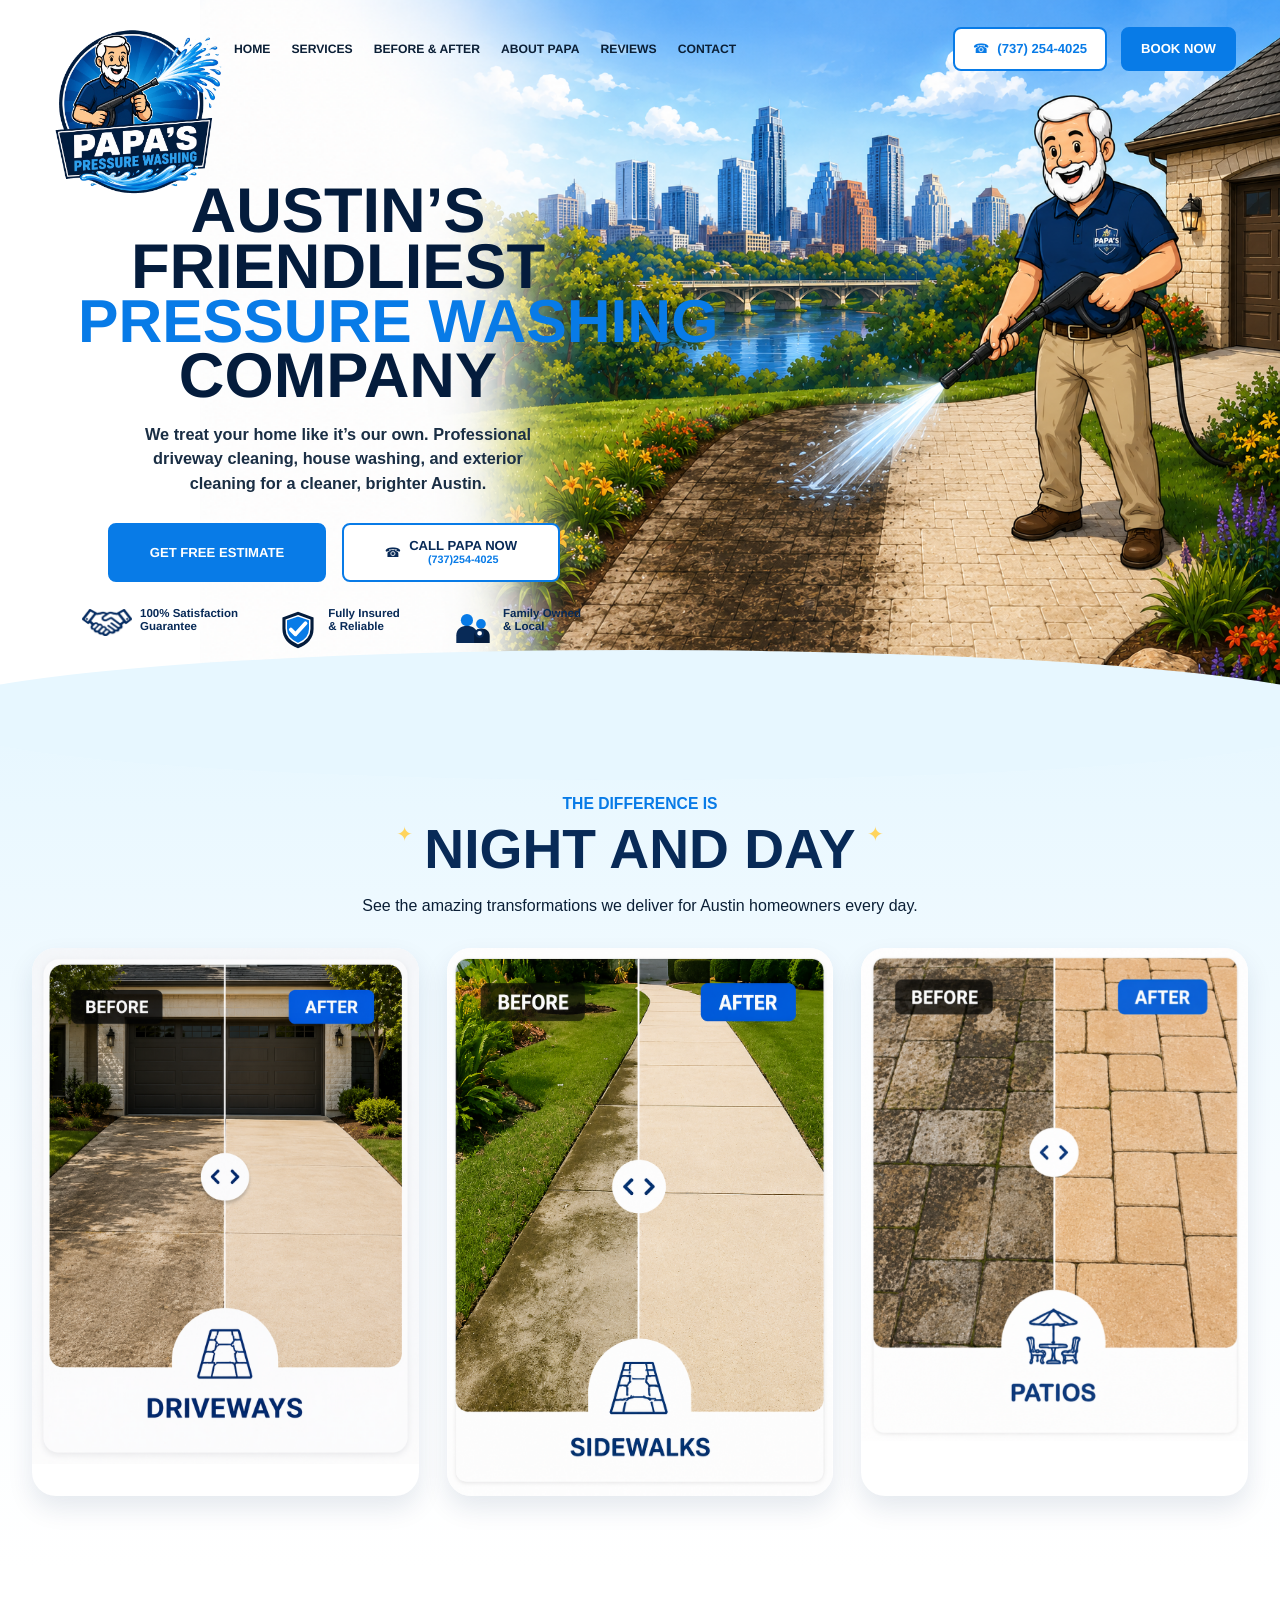
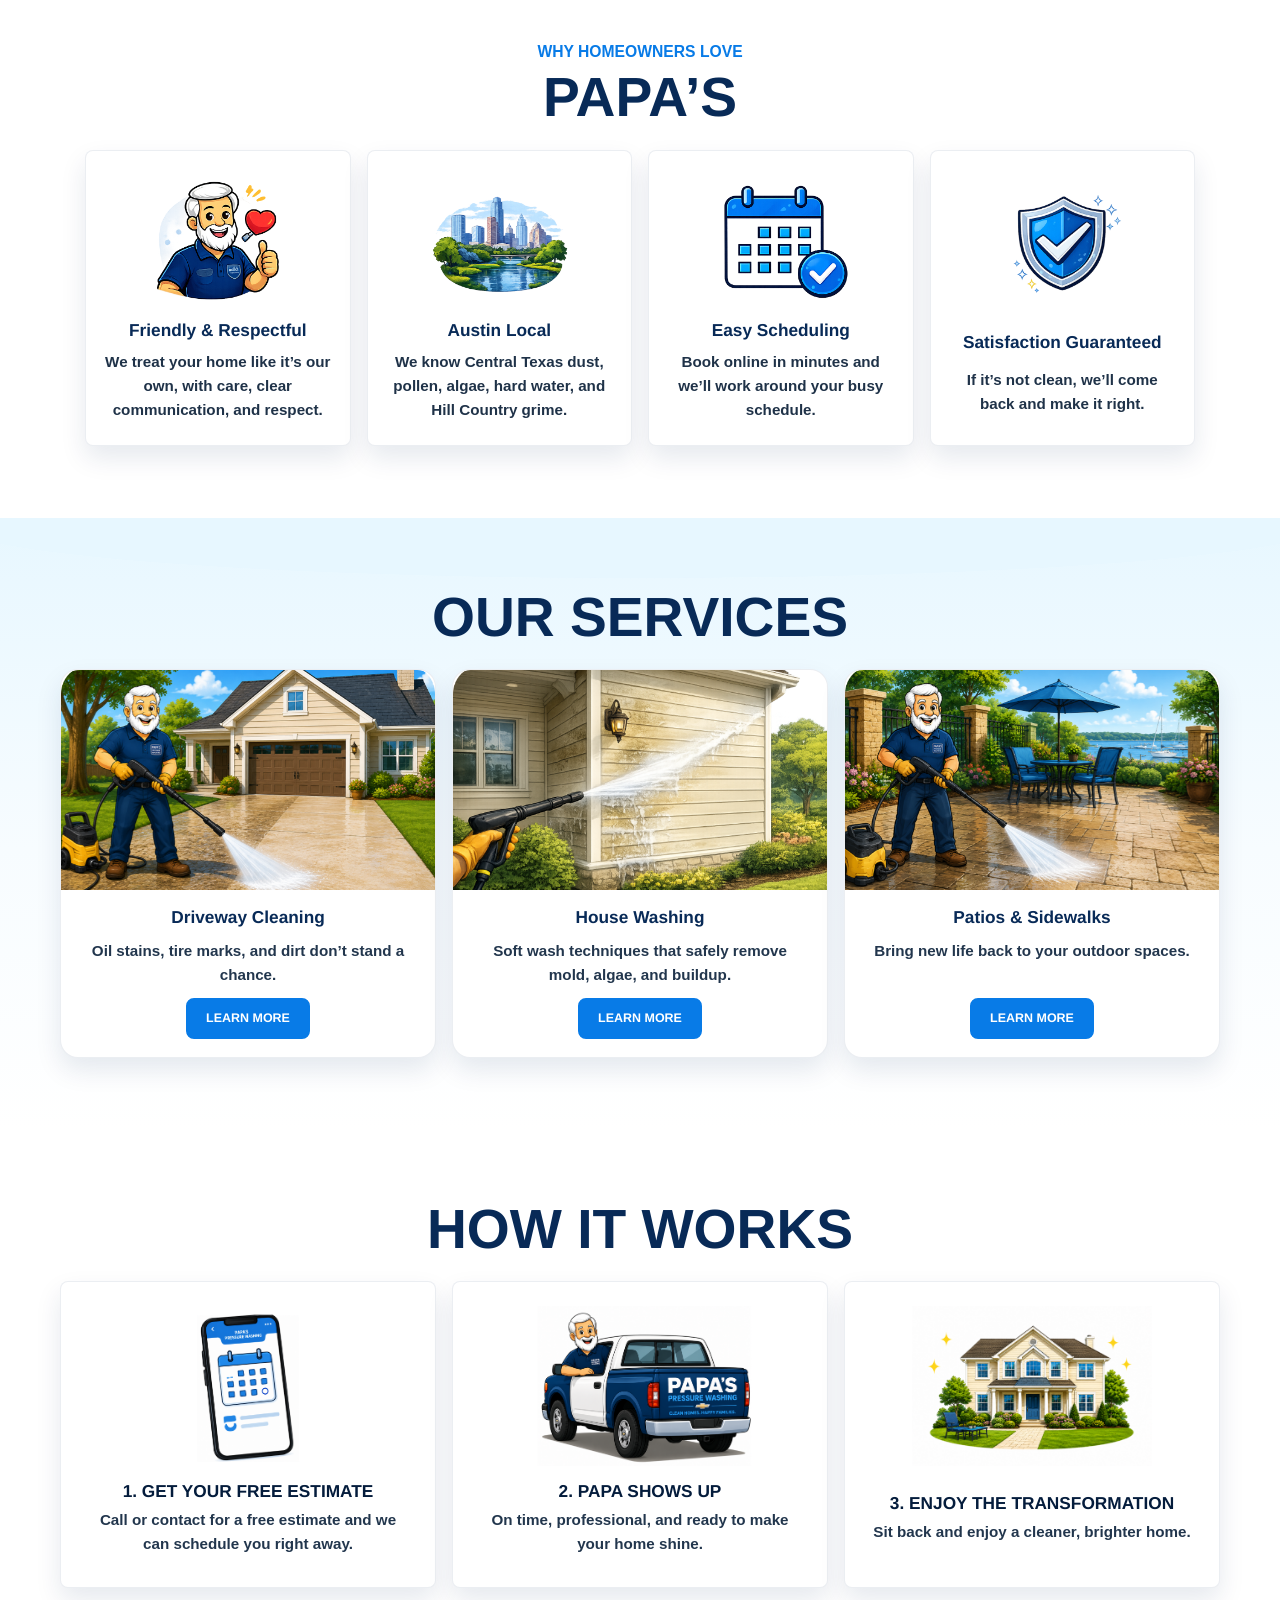
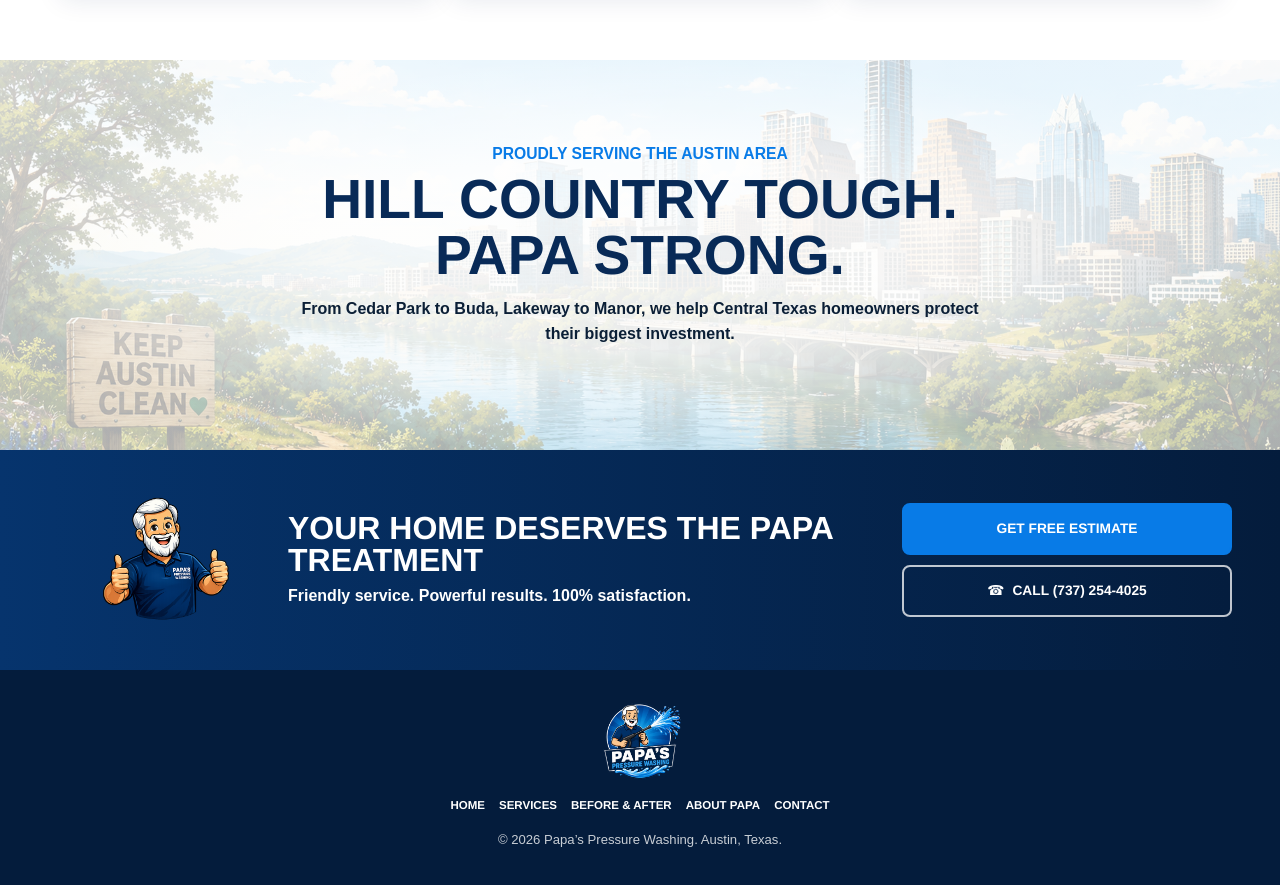
==== commit 15f27022: "Add files via upload" ====
--- a/index.html
+++ b/index.html
@@ -3,8 +3,8 @@
 <head>
   <meta charset="utf-8" />
   <meta name="viewport" content="width=device-width, initial-scale=1" />
-  <title>Papa's Pressure Washing | Austin Driveway & Window Cleaning</title>
-  <meta name="description" content="Friendly Austin pressure washing for homeowners. Driveway cleaning, window washing, patios, sidewalks, and exterior cleaning. Book online or call Papa today." />
+  <title>Papa's Pressure Washing | Austin Driveway & Exterior Cleaning</title>
+  <meta name="description" content="Friendly Austin pressure washing for homeowners. Driveway cleaning, house washing, patios, sidewalks, and exterior cleaning. Book online or call Papa today." />
   <link rel="stylesheet" href="styles.css" />
 </head>
 <body>
@@ -72,7 +72,7 @@
           <span class="headline-blue">Pressure Washing</span>
           <span>Company</span>
         </h1>
-        <p class="hero-subheadline">We treat your home like it’s our own. Professional driveway cleaning, window washing, and exterior cleaning for a cleaner, brighter Austin.</p>
+        <p class="hero-subheadline">We treat your home like it’s our own. Professional driveway cleaning, house washing, and exterior cleaning for a cleaner, brighter Austin.</p>
 
         <div class="hero-actions">
           <a class="btn btn-primary btn-large" href="contact.html">
@@ -136,9 +136,6 @@
           <img src="assets/before-after/driveway.png" alt="Driveway before and after pressure washing" width="1086" height="1448" loading="lazy" decoding="async" />
         </article>
         <article class="before-after-card">
-          <img src="assets/before-after/windows.png" alt="Windows before and after washing" width="1023" height="1537" loading="lazy" decoding="async" />
-        </article>
-        <article class="before-after-card">
           <img src="assets/before-after/sidewalk.png" alt="Sidewalk before and after pressure washing" width="1054" height="1493" loading="lazy" decoding="async" />
         </article>
         <article class="before-after-card">
@@ -189,14 +186,6 @@
             <h3>Driveway Cleaning</h3>
             <p>Oil stains, tire marks, and dirt don’t stand a chance.</p>
             <a class="btn btn-small btn-primary" href="services.html#driveway-concrete-cleaning">Learn More</a>
-          </div>
-        </article>
-        <article class="service-card">
-          <img src="assets/services/window-cleaning.png" alt="Window cleaning illustration" loading="lazy" decoding="async" />
-          <div>
-            <h3>Window Cleaning</h3>
-            <p>Streak-free shine for your windows inside and out.</p>
-            <a class="btn btn-small btn-primary" href="services.html#window-cleaning">Learn More</a>
           </div>
         </article>
         <article class="service-card">
--- a/styles.css
+++ b/styles.css
@@ -116,14 +116,13 @@
 }
 
 .site-header {
-  position: sticky;
-  top: 0;
+  position: relative;
   z-index: 100;
   display: flex;
   align-items: center;
   justify-content: space-between;
-  min-height: 82px;
-  padding: 10px 16px;
+  min-height: 76px;
+  padding: 8px 16px;
   border-bottom: 1px solid var(--line);
   background: rgba(255, 255, 255, 0.94);
   backdrop-filter: blur(16px);
@@ -139,7 +138,7 @@
 .brand img {
   width: auto;
   height: auto;
-  max-width: 104px;
+  max-width: 88px;
   border-radius: var(--radius);
   background: transparent;
   object-fit: contain;
@@ -280,22 +279,22 @@
 .menu-toggle {
   display: inline-grid;
   place-items: center;
-  gap: 5px;
-  width: 48px;
-  height: 48px;
+  gap: 6px;
+  width: 44px;
+  height: 44px;
   margin-left: auto;
-  border: 2px solid var(--blue);
-  border-radius: var(--radius);
+  border: 0;
+  border-radius: 0;
   color: var(--navy);
-  background: var(--white);
+  background: transparent;
   cursor: pointer;
-  box-shadow: 0 8px 18px rgba(8, 42, 87, 0.1);
+  box-shadow: none;
 }
 
 .menu-toggle span {
   display: block;
-  width: 22px;
-  height: 3px;
+  width: 28px;
+  height: 4px;
   border-radius: 99px;
   background: var(--navy);
 }
@@ -628,6 +627,7 @@
   width: 100%;
   height: 100%;
   object-fit: cover;
+  object-position: right center;
 }
 
 .compare-card,
@@ -1512,6 +1512,7 @@
 @media (min-width: 900px) {
   .site-header {
     position: absolute;
+    top: 0;
     right: 0;
     left: 0;
     min-height: 0;
@@ -1680,6 +1681,7 @@
   .contact-page .site-header,
   .thank-you-page .site-header {
     position: sticky;
+    top: 0;
     min-height: 82px;
     padding: 10px 26px;
     border-bottom: 1px solid var(--line);
@@ -1755,8 +1757,11 @@
   }
 
   .before-after-grid,
-  .trust-grid,
   .service-grid {
+    grid-template-columns: repeat(3, minmax(0, 1fr));
+  }
+
+  .trust-grid {
     grid-template-columns: repeat(4, minmax(0, 1fr));
   }
 
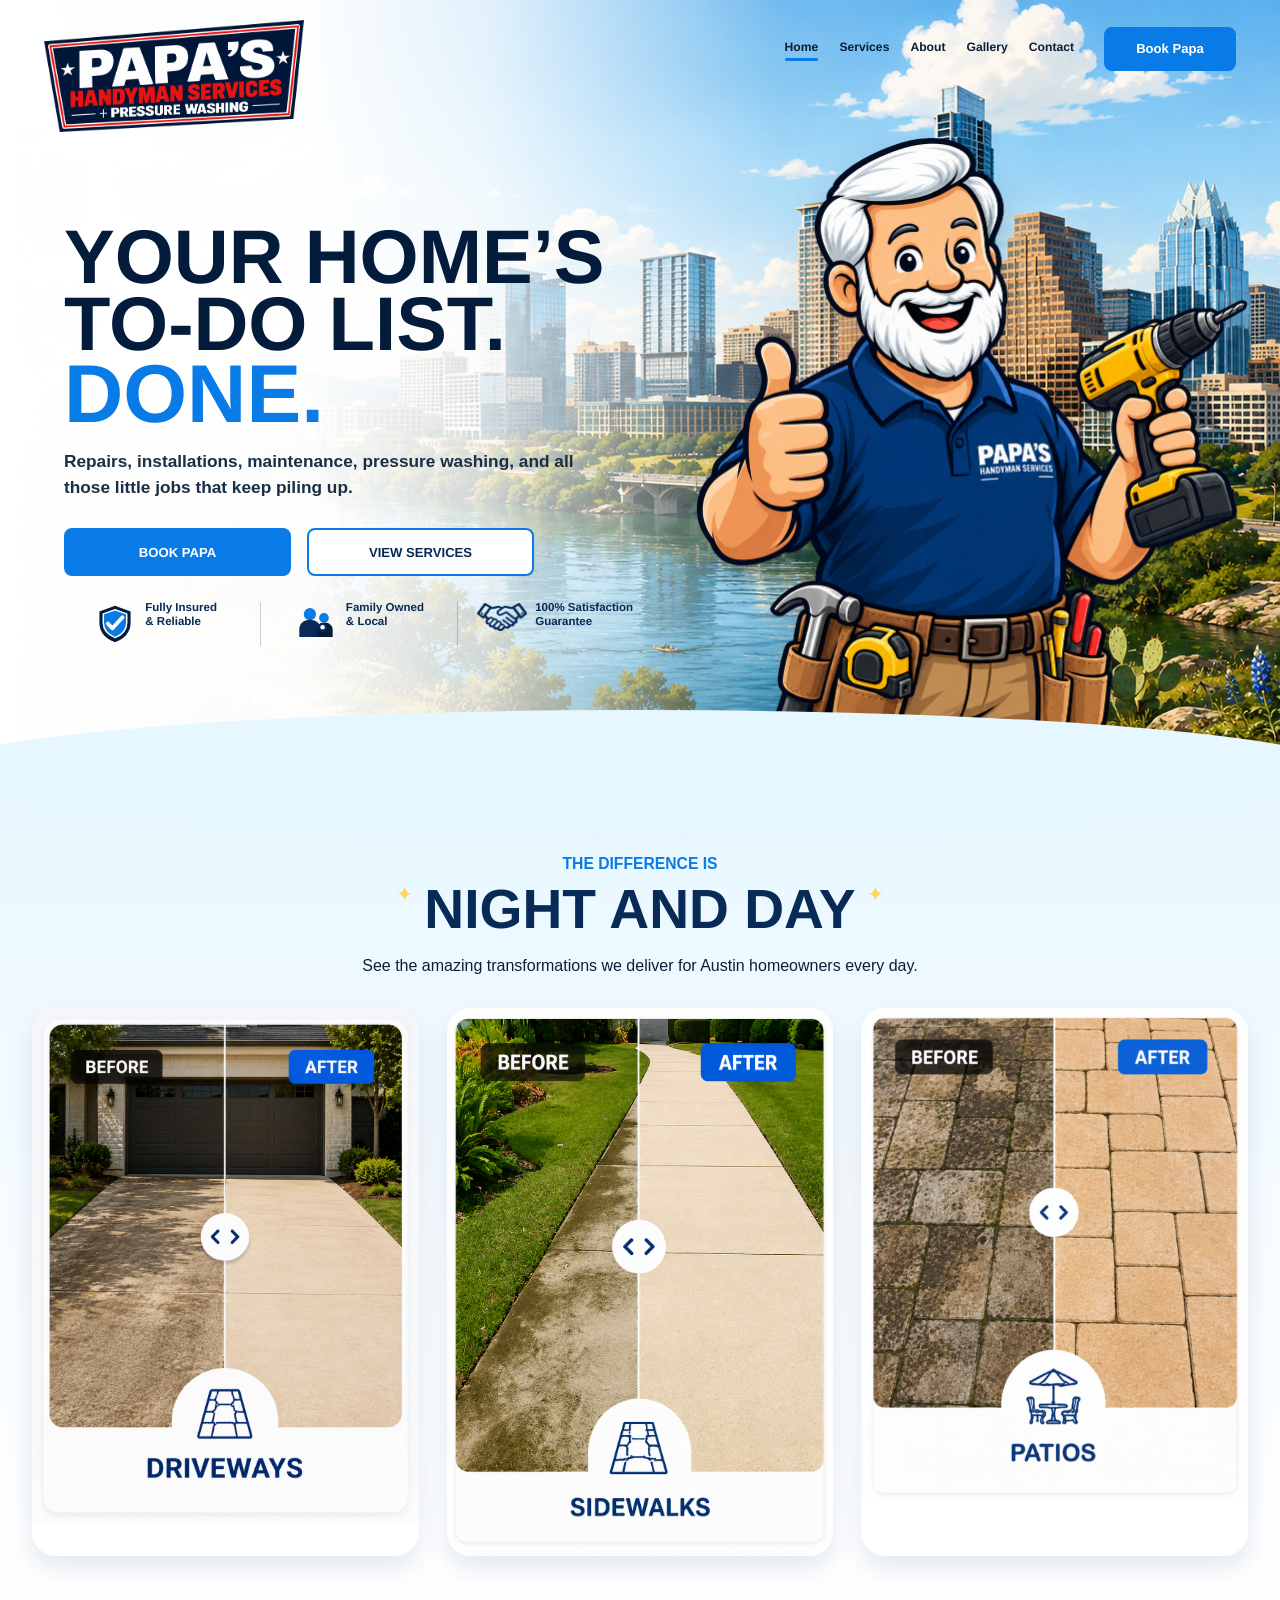
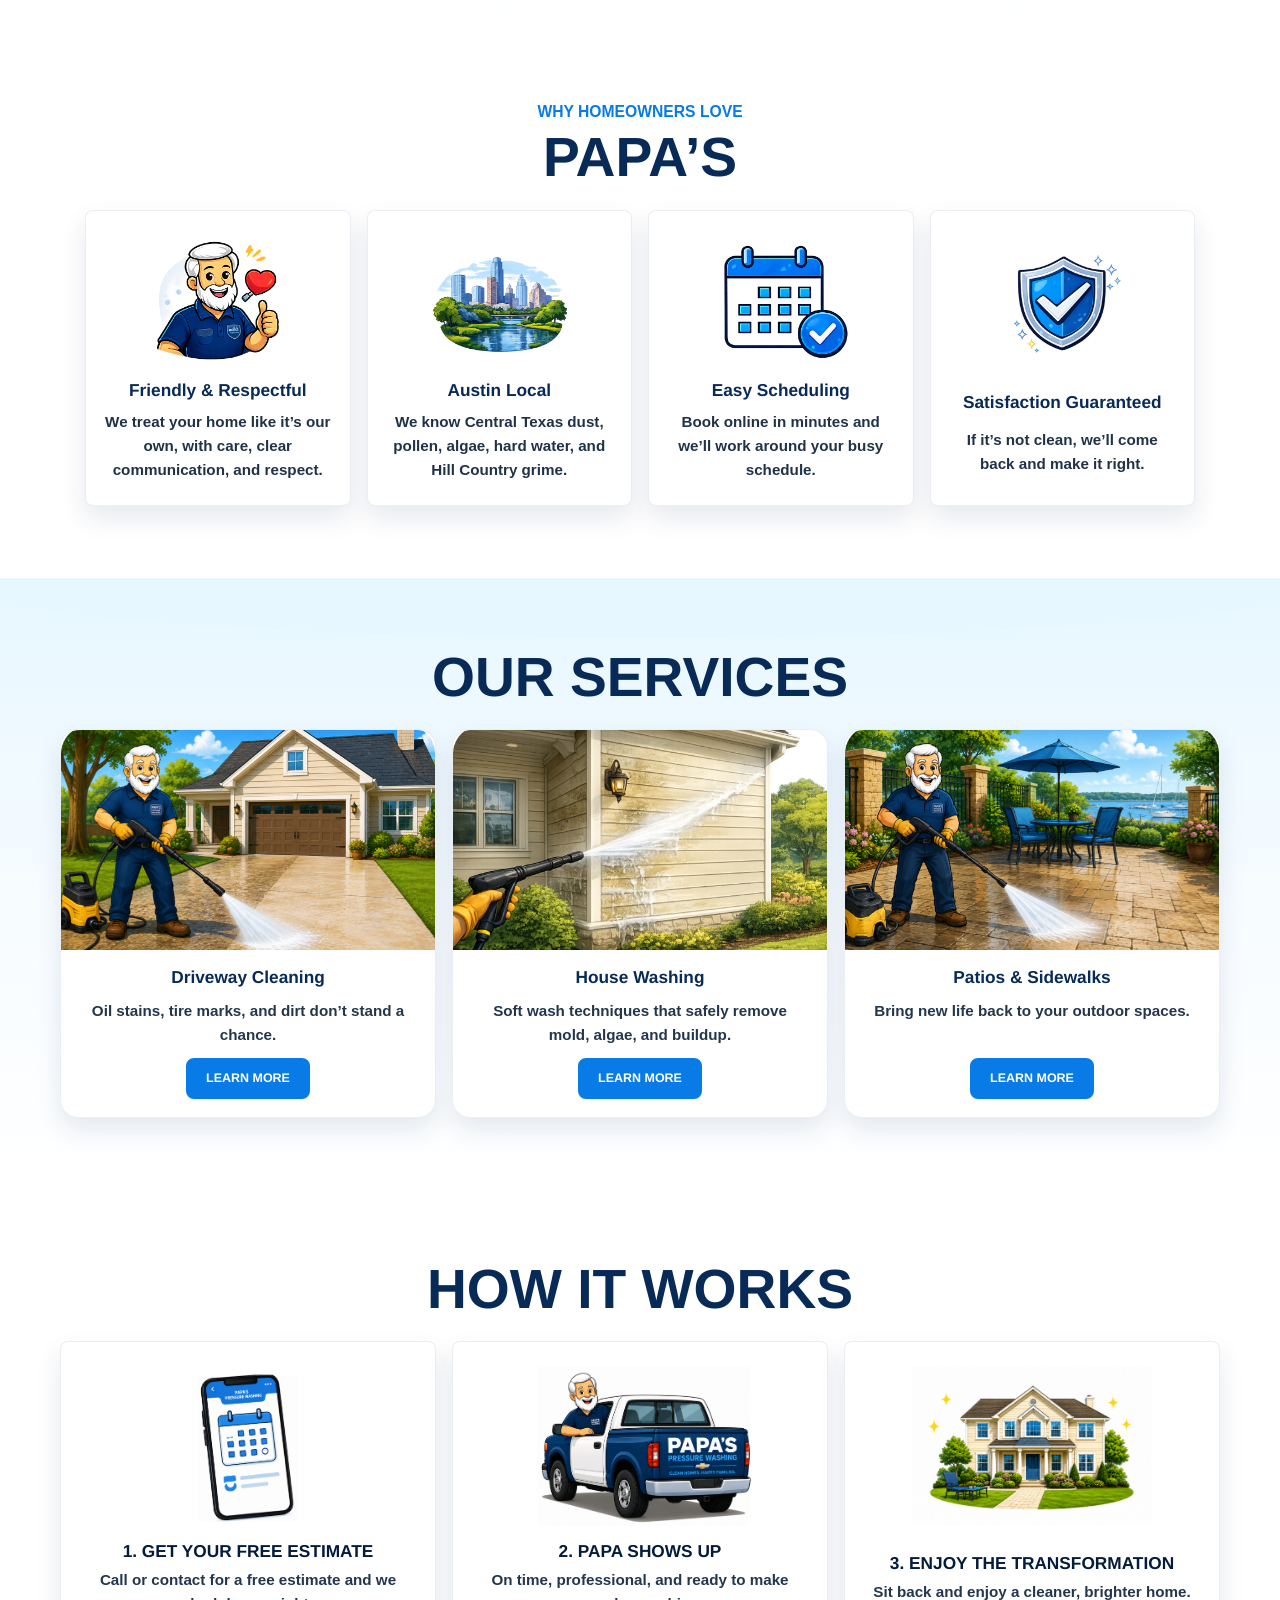
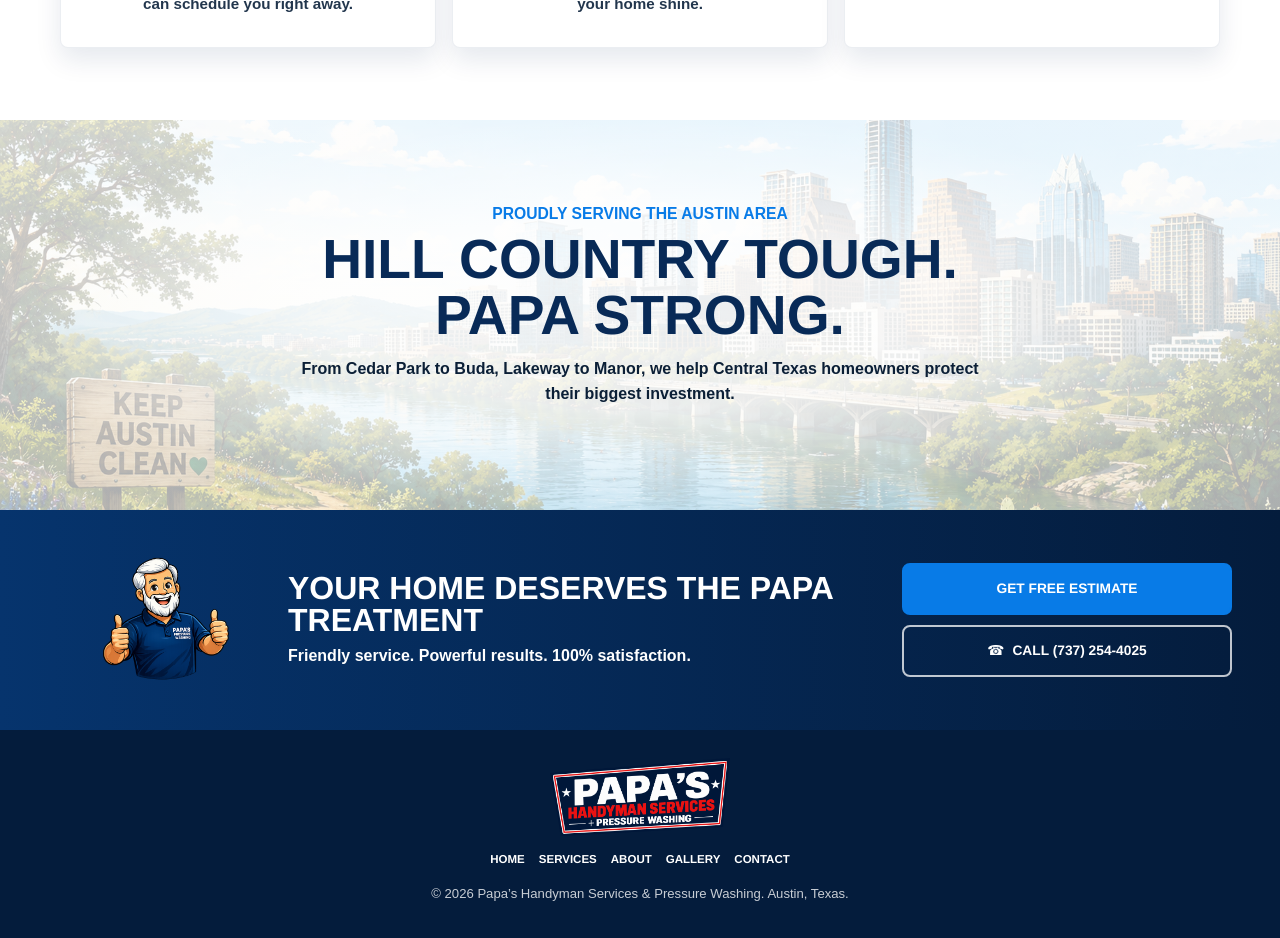
==== commit eeecff37: "Add files via upload" ====
--- a/index.html
+++ b/index.html
@@ -3,34 +3,29 @@
 <head>
   <meta charset="utf-8" />
   <meta name="viewport" content="width=device-width, initial-scale=1" />
-  <title>Papa's Pressure Washing | Austin Driveway & Exterior Cleaning</title>
-  <meta name="description" content="Friendly Austin pressure washing for homeowners. Driveway cleaning, house washing, patios, sidewalks, and exterior cleaning. Book online or call Papa today." />
+  <title>Papa's Handyman Services &amp; Pressure Washing | Austin, Texas</title>
+  <meta name="description" content="Friendly Austin handyman services and pressure washing for repairs, installations, maintenance, driveways, patios, sidewalks, and exterior cleaning." />
   <link rel="stylesheet" href="styles.css" />
 </head>
 <body>
   <a class="skip-link" href="#main">Skip to content</a>
 
   <header class="site-header" id="top">
-    <a class="brand" href="#top" aria-label="Papa's Pressure Washing home">
-      <img src="assets/logo-high-res.png" alt="Papa's Pressure Washing logo" />
+    <a class="brand" href="#top" aria-label="Papa's Handyman Services home">
+      <img src="assets/papa-logo.png" alt="Papa's Handyman Services and Pressure Washing logo" />
     </a>
 
     <nav class="main-nav" aria-label="Main navigation">
-      <a href="#top">Home</a>
+      <a href="#top" aria-current="page">Home</a>
       <a href="services.html">Services</a>
-      <a href="#before-after">Before &amp; After</a>
-      <a href="#why-papa">About Papa</a>
-      <a href="#why-papa">Reviews</a>
+      <a href="#why-papa">About</a>
+      <a href="#before-after">Gallery</a>
       <a href="contact.html">Contact</a>
     </nav>
 
     <div class="header-actions" aria-label="Contact actions">
-      <a class="phone-pill" href="tel:7372544025" data-phone-link>
-        <span aria-hidden="true">☎</span>
-        <span>(737) 254-4025</span>
-      </a>
       <a class="btn btn-primary" href="contact.html">
-        <span>Book Now</span>
+        <span>Book Papa</span>
       </a>
     </div>
 
@@ -43,21 +38,20 @@
     <div class="mobile-menu-backdrop" data-menu-backdrop hidden></div>
     <aside class="mobile-menu" id="mobile-menu" aria-label="Mobile navigation" hidden>
       <div class="mobile-menu-header">
-        <img src="assets/logo-high-res.png" alt="Papa's Pressure Washing logo" />
+        <img src="assets/papa-logo.png" alt="Papa's Handyman Services and Pressure Washing logo" />
         <button class="menu-close" type="button" aria-label="Close mobile menu" data-menu-close>
           <span aria-hidden="true">×</span>
         </button>
       </div>
       <nav class="mobile-menu-nav" aria-label="Mobile main navigation">
-        <a href="#top">Home</a>
+        <a href="#top" aria-current="page">Home</a>
         <a href="services.html">Services</a>
-        <a href="#before-after">Before &amp; After</a>
-        <a href="#why-papa">About Papa</a>
-        <a href="#why-papa">Reviews</a>
+        <a href="#why-papa">About</a>
+        <a href="#before-after">Gallery</a>
         <a href="contact.html">Contact</a>
       </nav>
       <div class="mobile-menu-actions">
-        <a class="btn btn-primary" href="contact.html">Get Free Estimate</a>
+        <a class="btn btn-primary" href="contact.html">Book Papa</a>
         <a class="btn btn-secondary" href="tel:7372544025" data-phone-link>Call Papa Now</a>
       </div>
     </aside>
@@ -67,33 +61,20 @@
     <section class="hero section">
       <div class="hero-copy">
         <h1>
-          <span>Austin’s</span>
-          <span>Friendliest</span>
-          <span class="headline-blue">Pressure Washing</span>
-          <span>Company</span>
+          <span>Your Home’s</span>
+          <span>To-Do List.</span>
+          <span class="headline-blue">Done.</span>
         </h1>
-        <p class="hero-subheadline">We treat your home like it’s our own. Professional driveway cleaning, house washing, and exterior cleaning for a cleaner, brighter Austin.</p>
+        <p class="hero-subheadline">Repairs, installations, maintenance, pressure washing, and all those little jobs that keep piling up.</p>
 
         <div class="hero-actions">
           <a class="btn btn-primary btn-large" href="contact.html">
-            <span>Get Free Estimate</span>
+            <span>Book Papa</span>
           </a>
-          <a class="btn btn-secondary btn-large btn-call-stack" href="tel:7372544025" data-phone-link>
-            <span aria-hidden="true">☎</span>
-            <span class="call-stack">
-              <span>Call Papa Now</span>
-              <span class="call-number">(737)254-4025</span>
-            </span>
-          </a>
+          <a class="btn btn-secondary btn-large" href="services.html">View Services</a>
         </div>
 
         <div class="hero-proof" aria-label="Trust highlights">
-          <div class="proof-item">
-            <span class="proof-icon proof-handshake" aria-hidden="true">
-              <img src="assets/icons/handshake-guarantee.png" alt="" decoding="async" />
-            </span>
-            <span class="proof-copy">100% Satisfaction <br />Guarantee</span>
-          </div>
           <div class="proof-item">
             <span class="proof-icon proof-shield" aria-hidden="true">
               <svg viewBox="0 0 48 48" focusable="false">
@@ -116,11 +97,18 @@
             </span>
             <span class="proof-copy">Family Owned <br />&amp; Local</span>
           </div>
+          <div class="proof-item">
+            <span class="proof-icon proof-handshake" aria-hidden="true">
+              <img src="assets/icons/handshake-guarantee.png" alt="" decoding="async" />
+            </span>
+            <span class="proof-copy">100% Satisfaction <br />Guarantee</span>
+          </div>
         </div>
       </div>
 
-      <div class="hero-visual" aria-label="Austin skyline, Papa mascot, and driveway before-after comparison">
-        <img class="hero-composition" src="assets/images/hero/approved-hero-art.png" alt="Papa mascot with Austin skyline, house, grass, and before and after driveway cleaning scene" />
+      <div class="hero-visual">
+        <img class="hero-background" src="assets/footerimage.png" alt="" aria-hidden="true" />
+        <img class="hero-papa" src="assets/papa-handyman.png" alt="Papa holding a drill and giving a thumbs-up" />
       </div>
     </section>
 
@@ -267,17 +255,17 @@
   </main>
 
   <footer class="site-footer">
-    <a class="footer-brand" href="#top" aria-label="Papa's Pressure Washing home">
-      <img src="assets/logo-high-res.png" alt="Papa's Pressure Washing logo" />
+    <a class="footer-brand" href="#top" aria-label="Papa's Handyman Services home">
+      <img src="assets/papa-logo.png" alt="Papa's Handyman Services and Pressure Washing logo" />
     </a>
     <nav aria-label="Footer navigation">
       <a href="#top">Home</a>
       <a href="services.html">Services</a>
-      <a href="#before-after">Before &amp; After</a>
-      <a href="#why-papa">About Papa</a>
+      <a href="#why-papa">About</a>
+      <a href="#before-after">Gallery</a>
       <a href="contact.html">Contact</a>
     </nav>
-    <p>© <span id="year"></span> Papa’s Pressure Washing. Austin, Texas.</p>
+    <p>© <span id="year"></span> Papa’s Handyman Services &amp; Pressure Washing. Austin, Texas.</p>
   </footer>
 
   <div class="mobile-cta" aria-label="Quick contact actions">
--- a/styles.css
+++ b/styles.css
@@ -117,7 +117,7 @@
 
 .site-header {
   position: relative;
-  z-index: 100;
+  z-index: 200;
   display: flex;
   align-items: center;
   justify-content: space-between;
@@ -138,8 +138,7 @@
 .brand img {
   width: auto;
   height: auto;
-  max-width: 88px;
-  border-radius: var(--radius);
+  max-width: 128px;
   background: transparent;
   object-fit: contain;
 }
@@ -154,7 +153,6 @@
   gap: 20px;
   font-size: 0.8rem;
   font-weight: 900;
-  text-transform: uppercase;
   text-rendering: geometricPrecision;
 }
 
@@ -343,7 +341,7 @@
 .mobile-menu-header img {
   width: auto;
   height: auto;
-  max-width: 128px;
+  max-width: 190px;
   object-fit: contain;
 }
 
@@ -617,17 +615,42 @@
   width: 100%;
   overflow: hidden;
   border-radius: var(--radius);
-  aspect-ratio: 3 / 2;
+  aspect-ratio: 4 / 5;
   background: var(--sky);
 }
 
-.hero-composition {
+.hero-background,
+.hero-papa {
   position: absolute;
+  display: block;
+}
+
+.hero-background {
   inset: 0;
   width: 100%;
   height: 100%;
   object-fit: cover;
-  object-position: right center;
+  object-position: 55% center;
+}
+
+.hero-visual::after {
+  position: absolute;
+  inset: 0;
+  z-index: 1;
+  background: linear-gradient(90deg, rgba(255, 255, 255, 0.68) 0, rgba(255, 255, 255, 0.08) 42%, rgba(255, 255, 255, 0) 70%);
+  content: "";
+}
+
+.hero-papa {
+  right: -11%;
+  bottom: -4%;
+  z-index: 2;
+  width: 92%;
+  height: auto;
+  max-height: 96%;
+  object-fit: contain;
+  object-position: right bottom;
+  filter: drop-shadow(0 16px 16px rgba(4, 28, 60, 0.18));
 }
 
 .compare-card,
@@ -1022,8 +1045,7 @@
 .footer-brand img {
   width: auto;
   height: auto;
-  max-width: 84px;
-  border-radius: var(--radius);
+  max-width: 180px;
   background: transparent;
   object-fit: contain;
 }
@@ -1152,16 +1174,16 @@
   padding: clamp(22px, 5vw, 52px);
 }
 
-.estimate-form {
+.estimate-card form {
   display: grid;
   gap: 34px;
 }
 
-.form-hidden {
+.hidden {
   display: none;
 }
 
-.estimate-form fieldset {
+.estimate-card form fieldset {
   display: grid;
   gap: 20px;
   margin: 0;
@@ -1169,7 +1191,7 @@
   border: 0;
 }
 
-.estimate-form legend {
+.estimate-card form legend {
   width: 100%;
   margin-bottom: 10px;
   padding-bottom: 16px;
@@ -1179,7 +1201,7 @@
   font-weight: 900;
 }
 
-.estimate-form label {
+.estimate-card form label {
   display: grid;
   gap: 9px;
   color: var(--ink);
@@ -1187,9 +1209,9 @@
   font-weight: 900;
 }
 
-.estimate-form input,
-.estimate-form select,
-.estimate-form textarea {
+.estimate-card form input,
+.estimate-card form select,
+.estimate-card form textarea {
   width: 100%;
   border: 2px solid #d8ccbd;
   border-radius: 10px;
@@ -1202,32 +1224,32 @@
   line-height: 1.35;
 }
 
-.estimate-form input,
-.estimate-form select {
+.estimate-card form input,
+.estimate-card form select {
   min-height: 54px;
   padding: 12px 16px;
 }
 
-.estimate-form textarea {
+.estimate-card form textarea {
   min-height: 132px;
   padding: 16px;
   resize: vertical;
 }
 
-.estimate-form select {
+.estimate-card form select {
   color: #5f5b53;
   cursor: pointer;
 }
 
-.estimate-form input::placeholder,
-.estimate-form textarea::placeholder {
+.estimate-card form input::placeholder,
+.estimate-card form textarea::placeholder {
   color: #6f695f;
   opacity: 1;
 }
 
-.estimate-form input:focus,
-.estimate-form select:focus,
-.estimate-form textarea:focus {
+.estimate-card form input:focus,
+.estimate-card form select:focus,
+.estimate-card form textarea:focus {
   outline: 3px solid rgba(8, 123, 231, 0.18);
   border-color: var(--blue);
 }
@@ -1241,24 +1263,45 @@
   max-width: 360px;
 }
 
-.estimate-submit {
+.estimate-card form button[type="submit"] {
+  display: inline-flex;
+  align-items: center;
+  justify-content: center;
+  gap: 8px;
   width: 100%;
   min-height: 64px;
+  padding: 13px 18px;
+  border: 2px solid var(--blue);
+  border-radius: var(--radius);
+  color: var(--white);
   border-color: var(--blue);
   background: var(--blue);
   font-size: clamp(1rem, 3vw, 1.24rem);
-}
-
-.estimate-submit::after {
+  font-weight: 900;
+  line-height: 1;
+  text-align: center;
+  text-decoration: none;
+  text-transform: uppercase;
+  white-space: nowrap;
+  cursor: pointer;
+  -webkit-font-smoothing: antialiased;
+  -moz-osx-font-smoothing: grayscale;
+  text-rendering: geometricPrecision;
+  transition: transform 160ms ease, box-shadow 160ms ease, background 160ms ease;
+}
+
+.estimate-card form button[type="submit"]::after {
   content: "→";
   font-size: 1.4rem;
   line-height: 0;
 }
 
-.estimate-submit:hover,
-.estimate-submit:focus-visible {
+.estimate-card form button[type="submit"]:hover,
+.estimate-card form button[type="submit"]:focus-visible {
   background: var(--blue-dark);
   border-color: var(--blue-dark);
+  transform: translateY(-2px);
+  box-shadow: var(--shadow-soft);
 }
 
 .estimate-footnote {
@@ -1533,56 +1576,55 @@
   .brand img {
     width: auto;
     height: auto;
-    max-width: 180px;
+    max-width: 260px;
     object-fit: contain;
   }
 
   .main-nav {
     display: flex;
-    gap: 21px;
-    margin-left: 10px;
-    padding-top: 22px;
-    font-size: 0.76rem;
+    gap: 24px;
+    margin-left: auto;
+    padding-top: 20px;
+    font-size: 0.9rem;
   }
 
   .hero {
     display: block;
-    min-height: 720px;
+    min-height: 780px;
     padding: 0 0 44px;
     background: var(--white);
   }
 
   .hero-copy {
-    width: 44%;
-    max-width: 520px;
+    width: 46%;
+    max-width: 590px;
     margin: 0;
-    padding-top: 184px;
-    margin-left: 32px;
-    text-align: center;
+    padding-top: 225px;
+    margin-left: 42px;
+    text-align: left;
   }
 
   h1 {
-    max-width: 520px;
-    font-size: 3.85rem;
+    max-width: 590px;
+    font-size: 4.45rem;
     line-height: 0.88;
   }
 
   .headline-blue {
-    font-size: 0.96em;
+    font-size: 1.08em;
   }
 
   .hero-subheadline {
-    max-width: 440px;
+    max-width: 555px;
     margin-top: 18px;
-    font-size: 1.02rem;
+    margin-left: 0;
+    font-size: 1.08rem;
     line-height: 1.48;
   }
 
   .hero-actions {
-    max-width: 452px;
-    margin-top: 28px;
-    margin-right: auto;
-    margin-left: 30px;
+    max-width: 470px;
+    margin: 28px 0 0;
     gap: 16px;
   }
 
@@ -1593,19 +1635,28 @@
   }
 
   .hero-proof {
-    max-width: 520px;
+    max-width: 590px;
     margin-top: 26px;
     margin-right: auto;
     margin-left: 0;
-    gap: 14px;
+    gap: 0;
   }
 
   .proof-item {
     justify-content: center;
     min-height: 44px;
+    padding: 0 14px;
     font-size: 0.72rem;
     line-height: 1.18;
     text-align: left;
+  }
+
+  .proof-item:first-child {
+    padding-left: 0;
+  }
+
+  .proof-item + .proof-item {
+    border-left: 1px solid rgba(8, 42, 87, 0.22);
   }
 
   .proof-icon {
@@ -1637,9 +1688,22 @@
     pointer-events: none;
   }
 
-  .hero-composition {
-    object-fit: contain;
-    object-position: center right;
+  .hero-background {
+    object-fit: cover;
+    object-position: center;
+  }
+
+  .hero-visual::after {
+    background: linear-gradient(90deg, #ffffff 0, rgba(255, 255, 255, 0.98) 24%, rgba(255, 255, 255, 0.8) 38%, rgba(255, 255, 255, 0.12) 61%, rgba(255, 255, 255, 0) 76%);
+  }
+
+  .hero-papa {
+    right: 2%;
+    bottom: -5%;
+    width: auto;
+    height: 88%;
+    max-width: 54%;
+    max-height: none;
   }
 
   .steps {
@@ -1693,7 +1757,7 @@
   .services-page .brand img,
   .contact-page .brand img,
   .thank-you-page .brand img {
-    max-width: 150px;
+    max-width: 210px;
   }
 
   .services-page .main-nav,
@@ -1726,7 +1790,7 @@
     align-items: center;
     gap: 14px;
     padding-top: 7px;
-    margin-left: auto;
+    margin-left: 30px;
   }
 
   .header-actions .btn,
@@ -1736,8 +1800,13 @@
     font-size: 0.82rem;
   }
 
+  .header-actions .btn {
+    min-width: 132px;
+    text-transform: none;
+  }
+
   h1 {
-    font-size: 3.95rem;
+    font-size: 4.75rem;
   }
 
   h2 {
@@ -1745,8 +1814,8 @@
   }
 
   .main-nav {
-    gap: 14px;
-    font-size: 0.7rem;
+    gap: 18px;
+    font-size: 0.84rem;
   }
 
   .header-actions .btn,
@@ -1775,8 +1844,8 @@
   }
 
   .hero-copy {
-    max-width: 520px;
-    margin-left: 48px;
+    max-width: 590px;
+    margin-left: 54px;
   }
 }
 
@@ -1799,7 +1868,7 @@
   }
 
   .hero {
-    min-height: 720px;
+    min-height: 780px;
   }
 
   .hero-visual {
@@ -1808,7 +1877,7 @@
   }
 
   .hero-copy {
-    margin-left: max(58px, calc((100vw - 1240px) / 2 + 58px));
+    margin-left: max(64px, calc((100vw - 1320px) / 2 + 64px));
     transform: none;
   }
 }
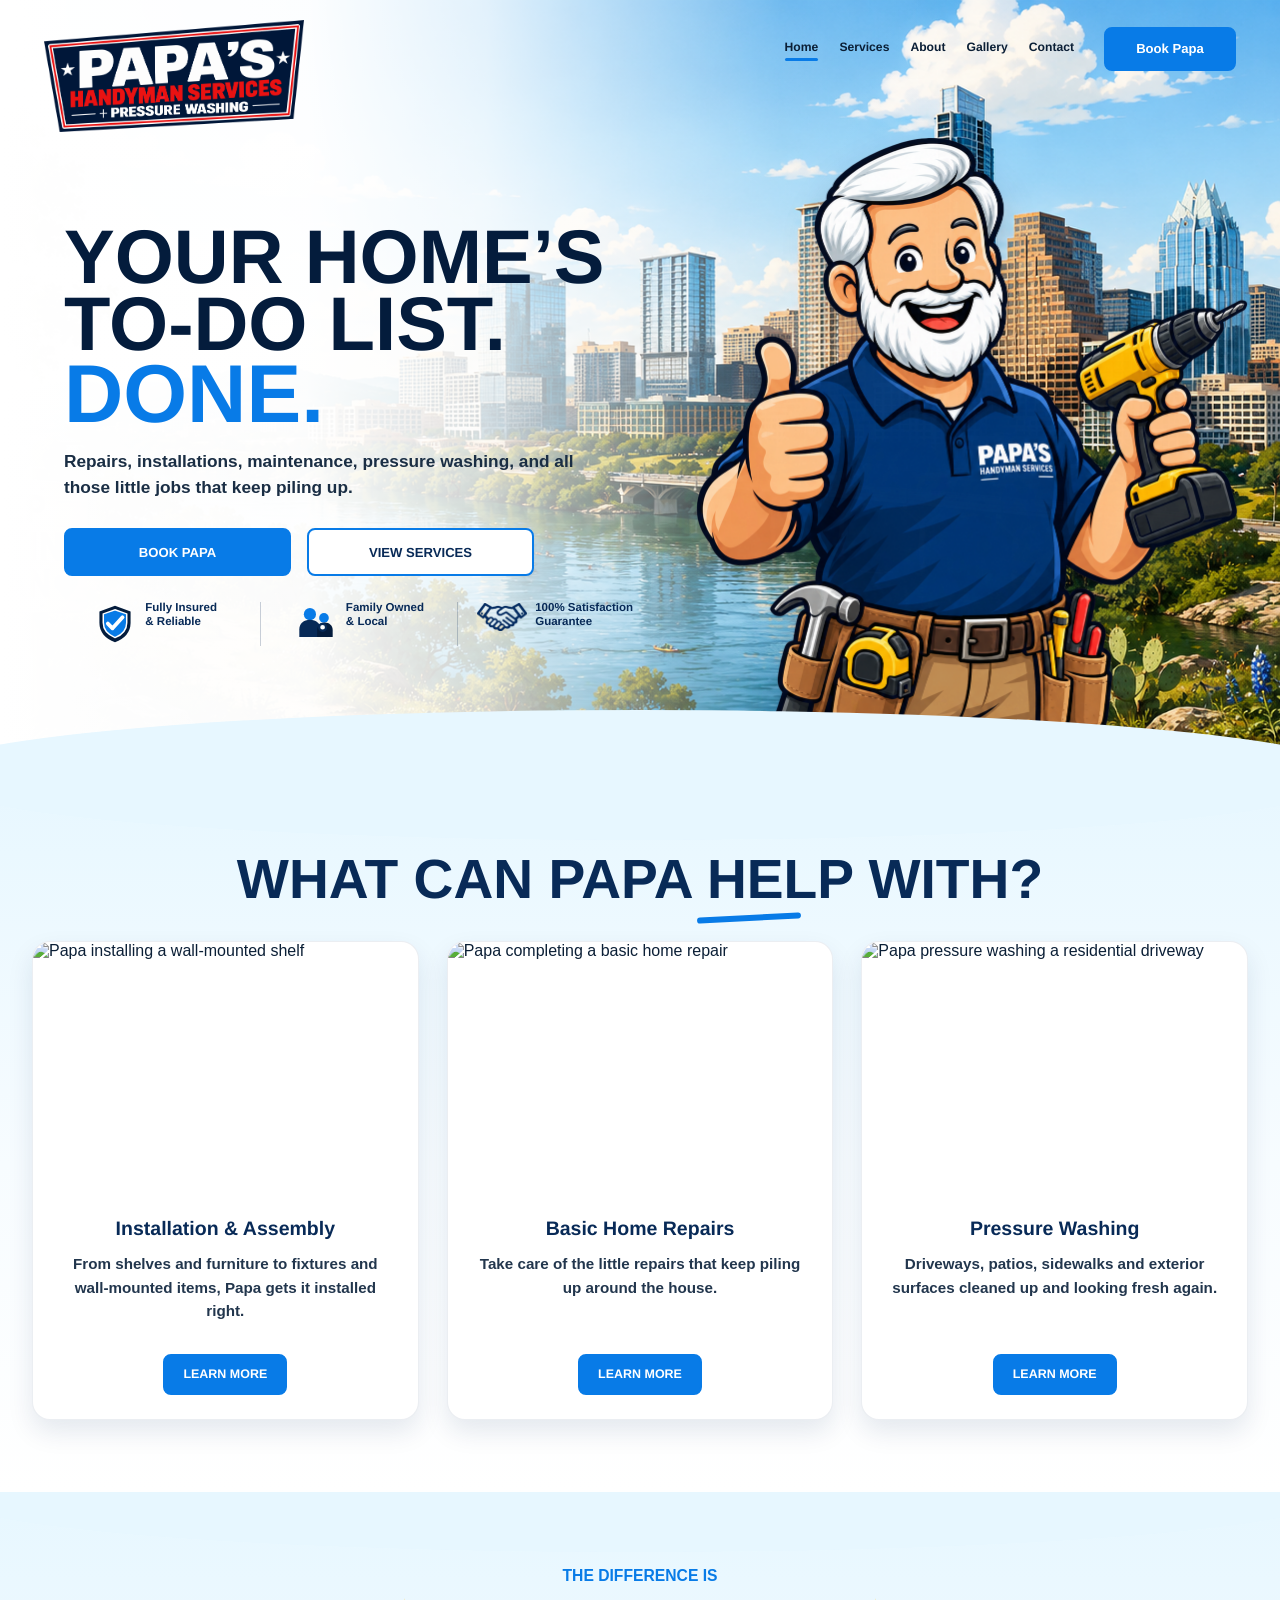
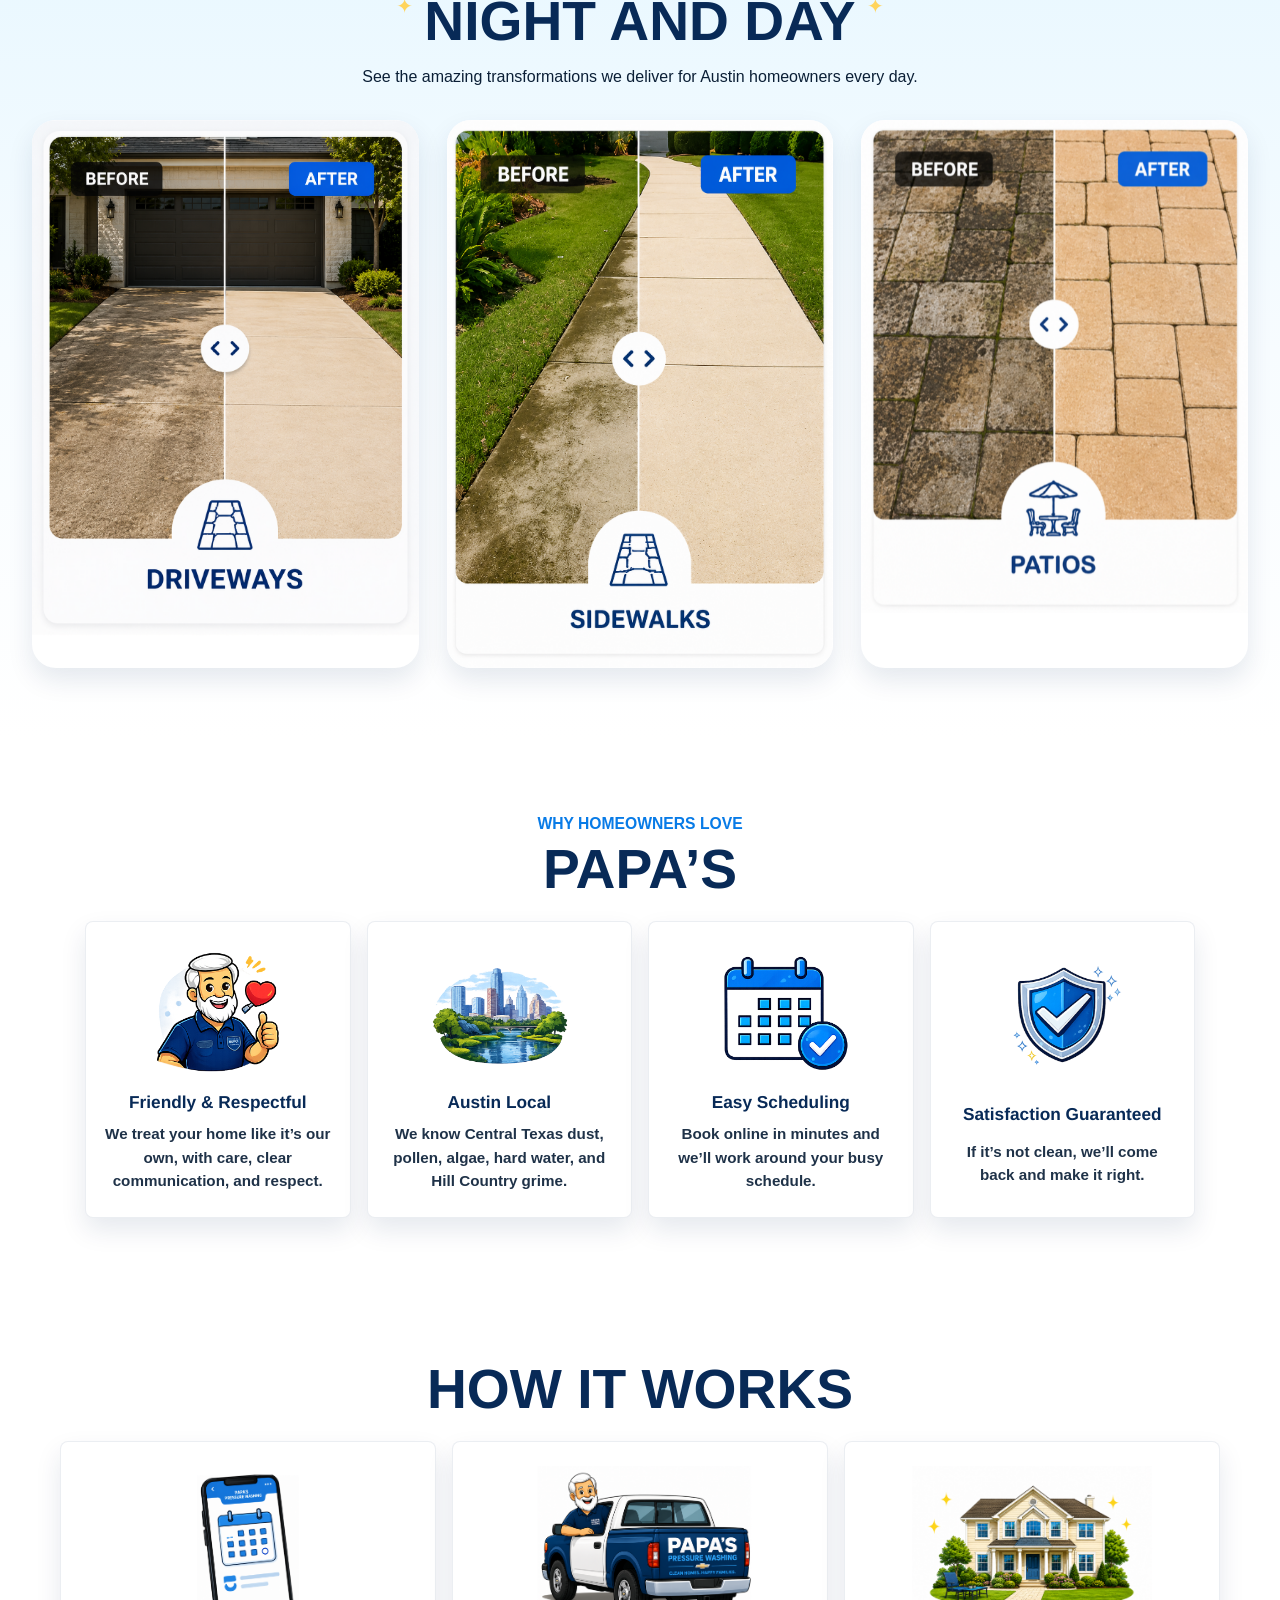
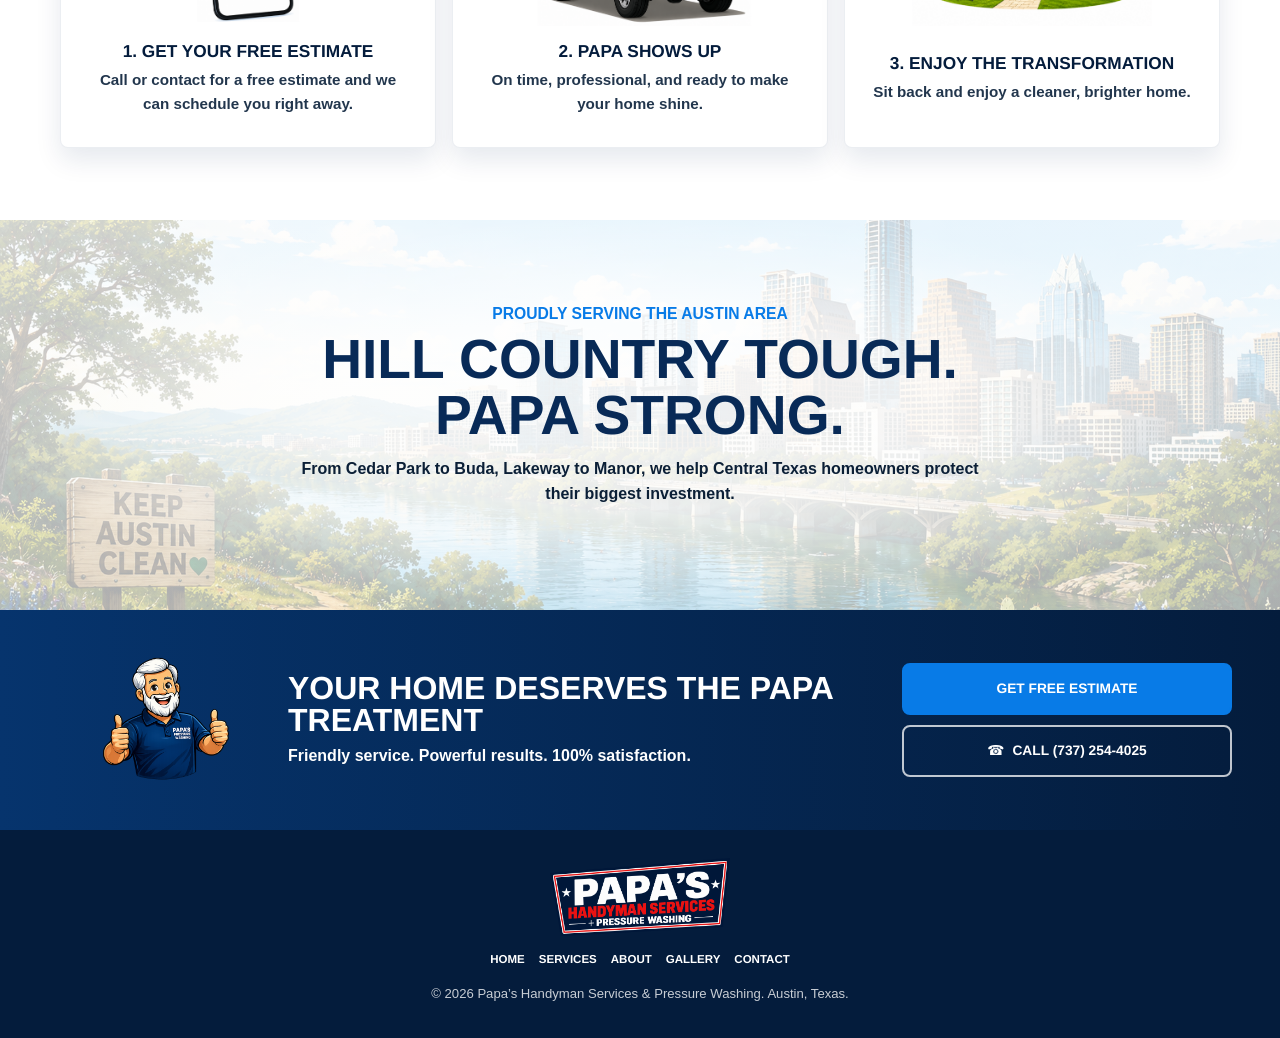
==== commit 9038da4c: "Add files via upload" ====
--- a/index.html
+++ b/index.html
@@ -112,6 +112,39 @@
       </div>
     </section>
 
+    <section class="services section section-blue" id="services">
+      <div class="section-heading services-heading">
+        <h2>What Can Papa Help With?</h2>
+      </div>
+
+      <div class="service-grid">
+        <article class="service-card">
+          <img src="assets/services/basic-assembly.png" alt="Papa installing a wall-mounted shelf" width="1536" height="1024" loading="lazy" decoding="async" />
+          <div>
+            <h3>Installation &amp; Assembly</h3>
+            <p>From shelves and furniture to fixtures and wall-mounted items, Papa gets it installed right.</p>
+            <a class="btn btn-small btn-primary" href="services.html">Learn More</a>
+          </div>
+        </article>
+        <article class="service-card">
+          <img src="assets/services/basic-homerepairs.png" alt="Papa completing a basic home repair" width="1536" height="1024" loading="lazy" decoding="async" />
+          <div>
+            <h3>Basic Home Repairs</h3>
+            <p>Take care of the little repairs that keep piling up around the house.</p>
+            <a class="btn btn-small btn-primary" href="services.html">Learn More</a>
+          </div>
+        </article>
+        <article class="service-card">
+          <img src="assets/services/papapw.png" alt="Papa pressure washing a residential driveway" width="1536" height="1024" loading="lazy" decoding="async" />
+          <div>
+            <h3>Pressure Washing</h3>
+            <p>Driveways, patios, sidewalks and exterior surfaces cleaned up and looking fresh again.</p>
+            <a class="btn btn-small btn-primary" href="services.html">Learn More</a>
+          </div>
+        </article>
+      </div>
+    </section>
+
     <section class="difference section section-blue" id="before-after">
       <div class="section-heading split-heading">
         <p class="eyebrow">The Difference Is</p>
@@ -158,39 +191,6 @@
           <img class="trust-image" src="assets/satisfaction.png" alt="" width="478" height="488" loading="lazy" decoding="async" aria-hidden="true" />
           <h3>Satisfaction Guaranteed</h3>
           <p>If it’s not clean, we’ll come back and make it right.</p>
-        </article>
-      </div>
-    </section>
-
-    <section class="services section section-blue" id="services">
-      <div class="section-heading">
-        <h2>Our Services</h2>
-      </div>
-
-      <div class="service-grid">
-        <article class="service-card">
-          <img src="assets/services/driveway-cleaning.png" alt="Driveway cleaning illustration" loading="lazy" decoding="async" />
-          <div>
-            <h3>Driveway Cleaning</h3>
-            <p>Oil stains, tire marks, and dirt don’t stand a chance.</p>
-            <a class="btn btn-small btn-primary" href="services.html#driveway-concrete-cleaning">Learn More</a>
-          </div>
-        </article>
-        <article class="service-card">
-          <img src="assets/services/house-washing.png" alt="House washing illustration" loading="lazy" decoding="async" />
-          <div>
-            <h3>House Washing</h3>
-            <p>Soft wash techniques that safely remove mold, algae, and buildup.</p>
-            <a class="btn btn-small btn-primary" href="services.html#house-washing">Learn More</a>
-          </div>
-        </article>
-        <article class="service-card">
-          <img src="assets/services/patio-cleaning.png" alt="Patios and sidewalks cleaning illustration" loading="lazy" decoding="async" />
-          <div>
-            <h3>Patios &amp; Sidewalks</h3>
-            <p>Bring new life back to your outdoor spaces.</p>
-            <a class="btn btn-small btn-primary" href="services.html#deck-patio-cleaning">Learn More</a>
-          </div>
         </article>
       </div>
     </section>
--- a/styles.css
+++ b/styles.css
@@ -642,12 +642,12 @@
 }
 
 .hero-papa {
-  right: -11%;
-  bottom: -4%;
+  right: 2%;
+  bottom: -1%;
   z-index: 2;
-  width: 92%;
+  width: 90%;
   height: auto;
-  max-height: 96%;
+  max-height: 94%;
   object-fit: contain;
   object-position: right bottom;
   filter: drop-shadow(0 16px 16px rgba(4, 28, 60, 0.18));
@@ -860,12 +860,36 @@
 }
 
 .services {
-  padding-top: 72px;
+  padding-top: 76px;
+  padding-bottom: 76px;
+}
+
+.services-heading {
+  max-width: 1040px;
+  margin-bottom: 34px;
+}
+
+.services-heading h2 {
+  position: relative;
+  display: inline-block;
+}
+
+.services-heading h2::after {
+  position: absolute;
+  right: 30%;
+  bottom: -14px;
+  width: 104px;
+  height: 6px;
+  border-radius: 999px;
+  background: var(--blue);
+  content: "";
+  transform: rotate(-3deg);
 }
 
 .service-grid {
-  max-width: 1160px;
+  max-width: 1280px;
   margin: 0 auto;
+  gap: clamp(18px, 2.2vw, 28px);
 }
 
 .service-card {
@@ -885,7 +909,8 @@
 
 .service-card img {
   width: 100%;
-  height: 220px;
+  height: auto;
+  aspect-ratio: 3 / 2;
   border-radius: 18px 18px 0 0;
   object-fit: cover;
 }
@@ -894,8 +919,13 @@
   display: grid;
   grid-template-rows: auto 1fr auto;
   gap: 12px;
-  padding: 18px;
+  min-height: 220px;
+  padding: 20px 22px 24px;
   text-align: center;
+}
+
+.service-card h3 {
+  font-size: 1.22rem;
 }
 
 .service-card p {
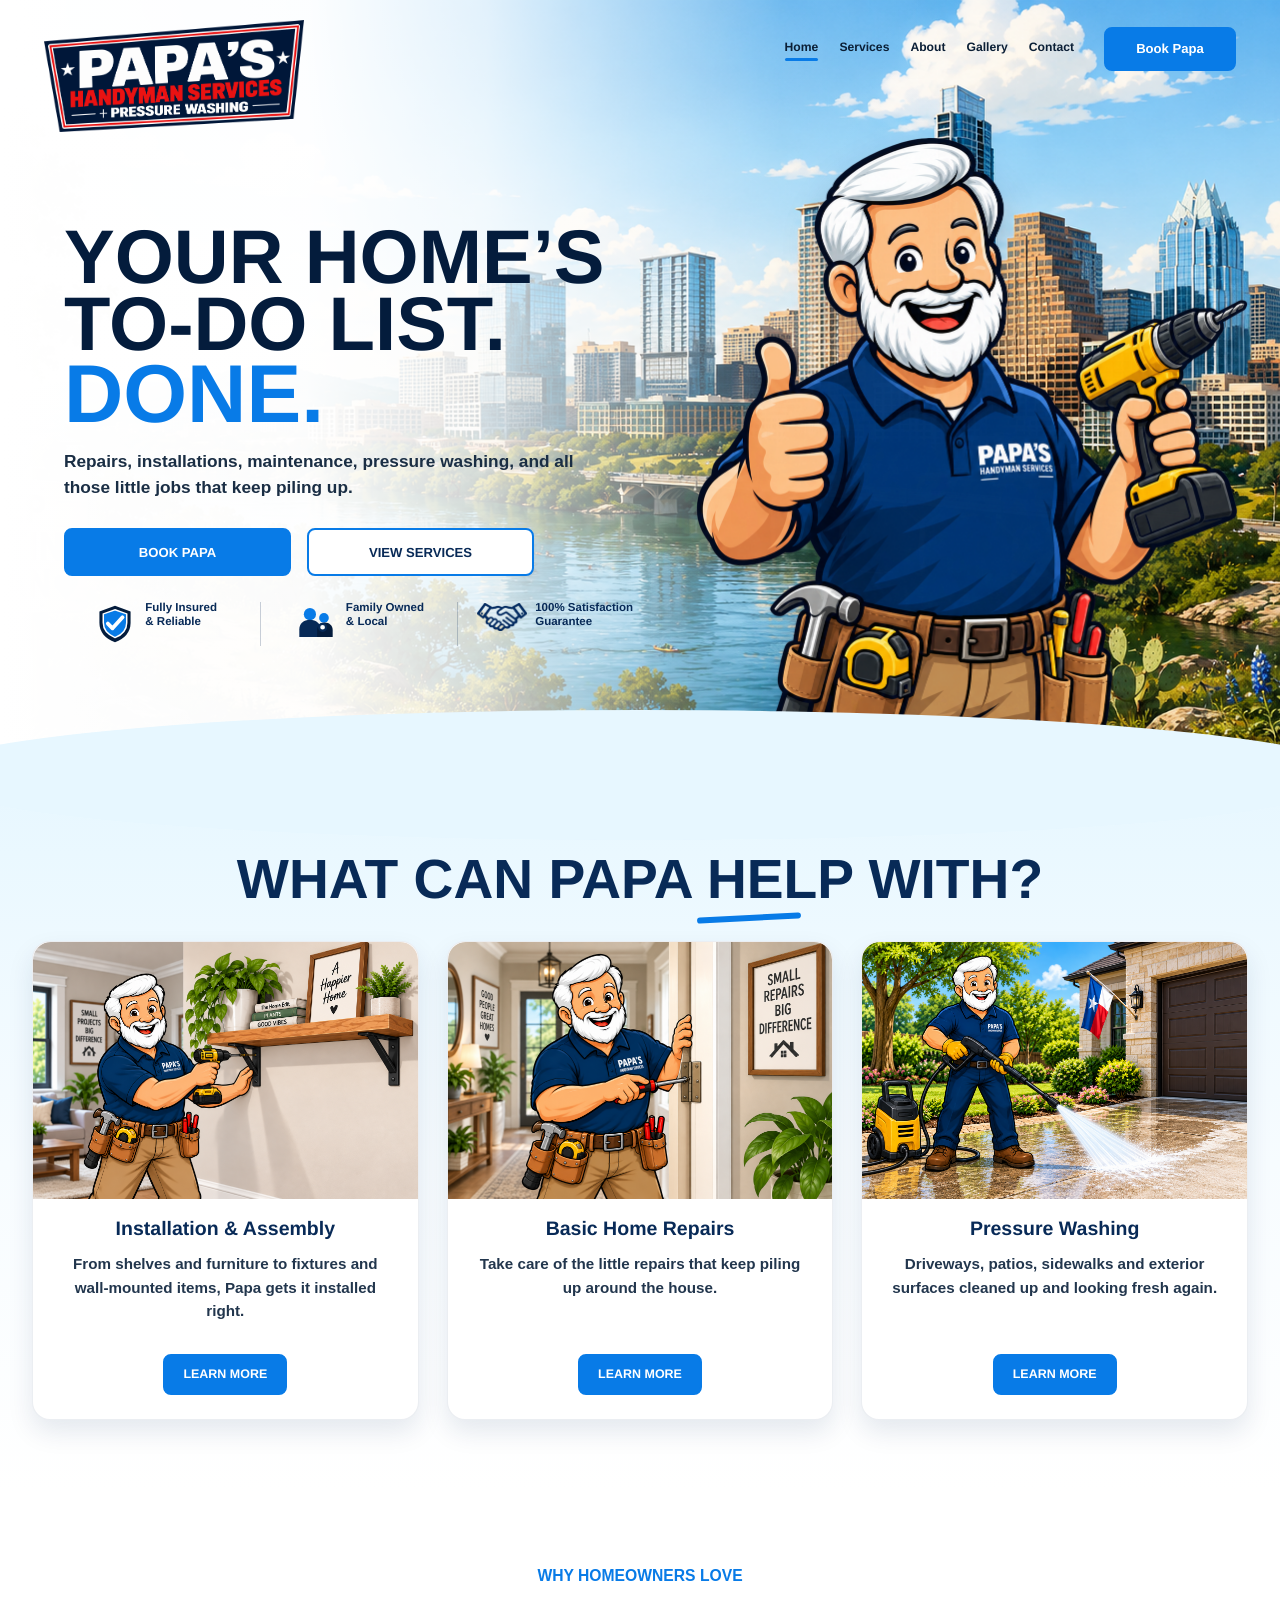
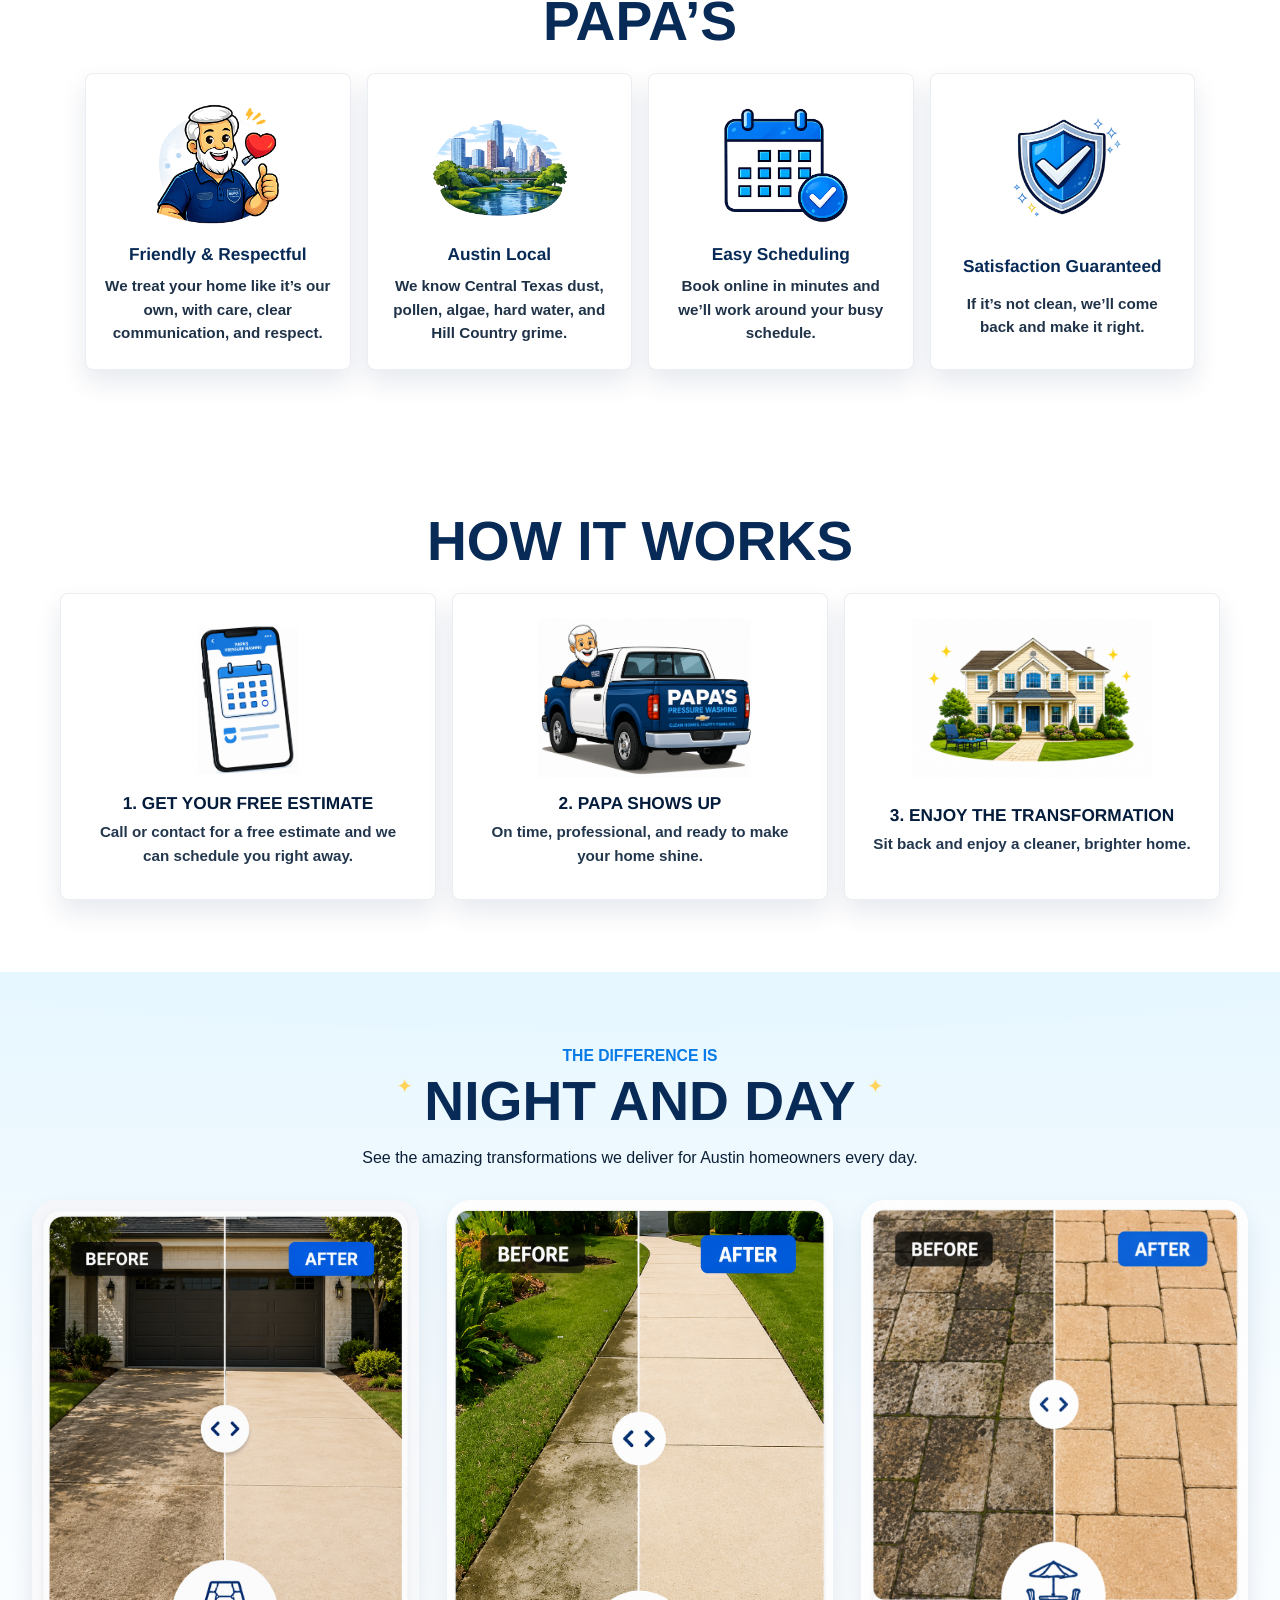
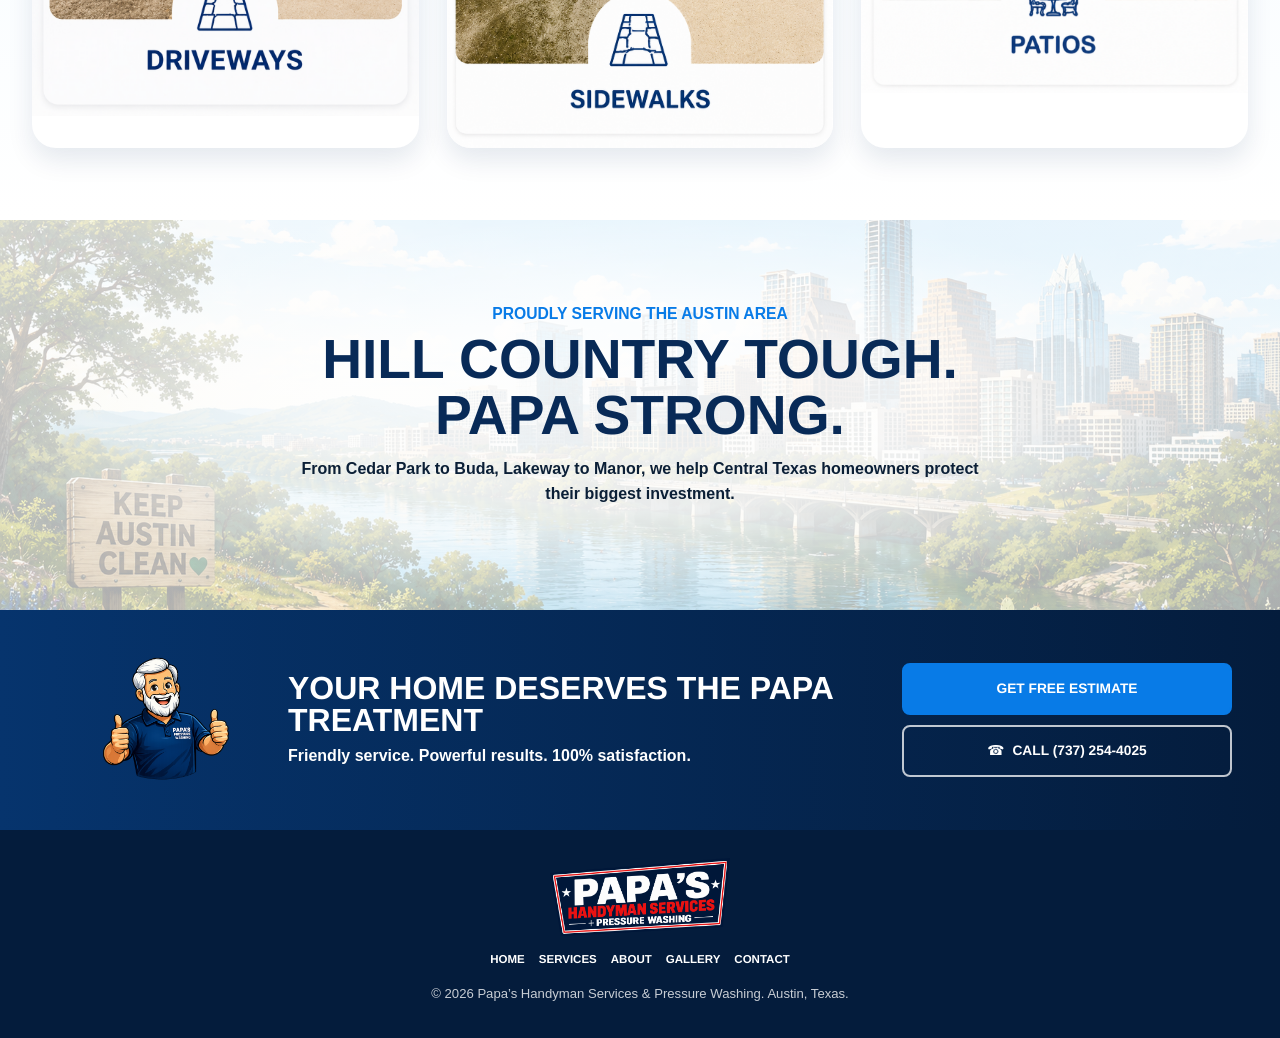
==== commit fcec2e2f: "Add files via upload" ====
--- a/index.html
+++ b/index.html
@@ -145,6 +145,66 @@
       </div>
     </section>
 
+    <section class="trust section" id="why-papa">
+      <div class="section-heading">
+        <p class="eyebrow">Why Homeowners Love</p>
+        <h2>Papa’s</h2>
+      </div>
+
+      <div class="trust-grid">
+        <article class="trust-card">
+          <img class="trust-image" src="assets/papaapproved.png" alt="" width="500" height="489" loading="lazy" decoding="async" aria-hidden="true" />
+          <h3>Friendly &amp; Respectful</h3>
+          <p>We treat your home like it’s our own, with care, clear communication, and respect.</p>
+        </article>
+        <article class="trust-card">
+          <img class="trust-image" src="assets/austinlocal.png" alt="" width="500" height="489" loading="lazy" decoding="async" aria-hidden="true" />
+          <h3>Austin Local</h3>
+          <p>We know Central Texas dust, pollen, algae, hard water, and Hill Country grime.</p>
+        </article>
+        <article class="trust-card">
+          <img class="trust-image" src="assets/easy-scheduling.png" alt="" width="500" height="489" loading="lazy" decoding="async" aria-hidden="true" />
+          <h3>Easy Scheduling</h3>
+          <p>Book online in minutes and we’ll work around your busy schedule.</p>
+        </article>
+        <article class="trust-card">
+          <img class="trust-image" src="assets/satisfaction.png" alt="" width="478" height="488" loading="lazy" decoding="async" aria-hidden="true" />
+          <h3>Satisfaction Guaranteed</h3>
+          <p>If it’s not clean, we’ll come back and make it right.</p>
+        </article>
+      </div>
+    </section>
+
+    <section class="how section" id="how-it-works">
+      <div class="section-heading">
+        <h2>How It Works</h2>
+      </div>
+
+      <div class="steps">
+        <article class="step-card">
+          <img src="assets/how-it-works/schedule-appt.png" alt="Scheduling a pressure washing appointment on a phone" loading="lazy" decoding="async" />
+          <div>
+            <h3>1. Get Your Free Estimate</h3>
+            <p>Call or contact for a free estimate and we can schedule you right away.</p>
+          </div>
+        </article>
+        <article class="step-card">
+          <img src="assets/how-it-works/papa-shows.png" alt="Papa arriving in a pressure washing truck" loading="lazy" decoding="async" />
+          <div>
+            <h3>2. Papa Shows Up</h3>
+            <p>On time, professional, and ready to make your home shine.</p>
+          </div>
+        </article>
+        <article class="step-card">
+          <img src="assets/how-it-works/enjoy.png" alt="Clean home and yard after exterior cleaning" loading="lazy" decoding="async" />
+          <div>
+            <h3>3. Enjoy The Transformation</h3>
+            <p>Sit back and enjoy a cleaner, brighter home.</p>
+          </div>
+        </article>
+      </div>
+    </section>
+
     <section class="difference section section-blue" id="before-after">
       <div class="section-heading split-heading">
         <p class="eyebrow">The Difference Is</p>
@@ -161,66 +221,6 @@
         </article>
         <article class="before-after-card">
           <img src="assets/before-after/patios.png" alt="Patio before and after pressure washing" width="1111" height="1416" loading="lazy" decoding="async" />
-        </article>
-      </div>
-    </section>
-
-    <section class="trust section" id="why-papa">
-      <div class="section-heading">
-        <p class="eyebrow">Why Homeowners Love</p>
-        <h2>Papa’s</h2>
-      </div>
-
-      <div class="trust-grid">
-        <article class="trust-card">
-          <img class="trust-image" src="assets/papaapproved.png" alt="" width="500" height="489" loading="lazy" decoding="async" aria-hidden="true" />
-          <h3>Friendly &amp; Respectful</h3>
-          <p>We treat your home like it’s our own, with care, clear communication, and respect.</p>
-        </article>
-        <article class="trust-card">
-          <img class="trust-image" src="assets/austinlocal.png" alt="" width="500" height="489" loading="lazy" decoding="async" aria-hidden="true" />
-          <h3>Austin Local</h3>
-          <p>We know Central Texas dust, pollen, algae, hard water, and Hill Country grime.</p>
-        </article>
-        <article class="trust-card">
-          <img class="trust-image" src="assets/easy-scheduling.png" alt="" width="500" height="489" loading="lazy" decoding="async" aria-hidden="true" />
-          <h3>Easy Scheduling</h3>
-          <p>Book online in minutes and we’ll work around your busy schedule.</p>
-        </article>
-        <article class="trust-card">
-          <img class="trust-image" src="assets/satisfaction.png" alt="" width="478" height="488" loading="lazy" decoding="async" aria-hidden="true" />
-          <h3>Satisfaction Guaranteed</h3>
-          <p>If it’s not clean, we’ll come back and make it right.</p>
-        </article>
-      </div>
-    </section>
-
-    <section class="how section" id="how-it-works">
-      <div class="section-heading">
-        <h2>How It Works</h2>
-      </div>
-
-      <div class="steps">
-        <article class="step-card">
-          <img src="assets/how-it-works/schedule-appt.png" alt="Scheduling a pressure washing appointment on a phone" loading="lazy" decoding="async" />
-          <div>
-            <h3>1. Get Your Free Estimate</h3>
-            <p>Call or contact for a free estimate and we can schedule you right away.</p>
-          </div>
-        </article>
-        <article class="step-card">
-          <img src="assets/how-it-works/papa-shows.png" alt="Papa arriving in a pressure washing truck" loading="lazy" decoding="async" />
-          <div>
-            <h3>2. Papa Shows Up</h3>
-            <p>On time, professional, and ready to make your home shine.</p>
-          </div>
-        </article>
-        <article class="step-card">
-          <img src="assets/how-it-works/enjoy.png" alt="Clean home and yard after exterior cleaning" loading="lazy" decoding="async" />
-          <div>
-            <h3>3. Enjoy The Transformation</h3>
-            <p>Sit back and enjoy a cleaner, brighter home.</p>
-          </div>
         </article>
       </div>
     </section>
